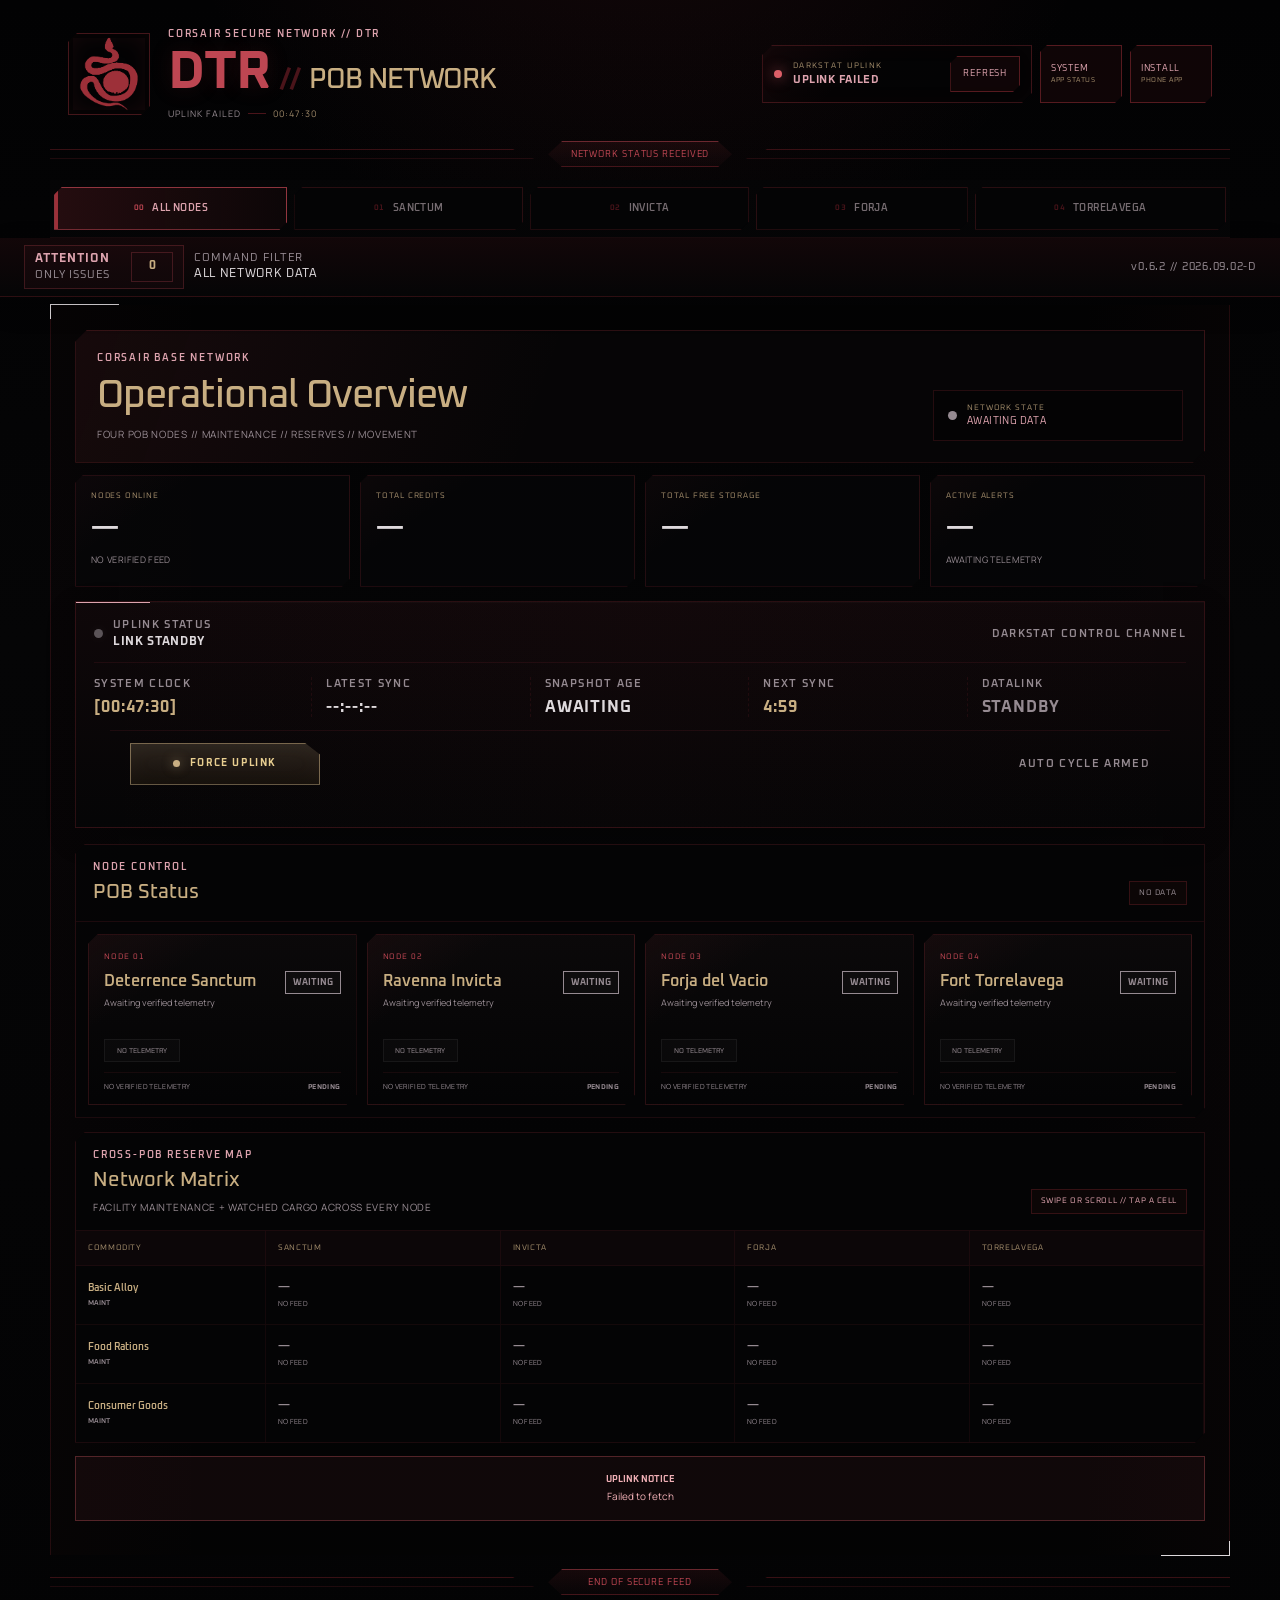
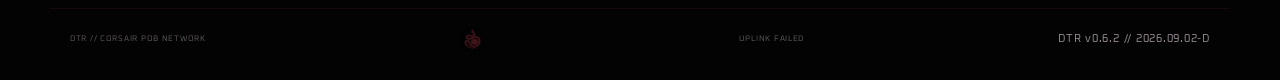
==== index.html @ dafbfe87 "DTR v0.6.2: compact POB detail telemetry Move structural integrity and last-sync data into the POB h" ====
<!doctype html>
<html lang="en">
<head>
  <meta charset="utf-8">
  <meta name="viewport" content="width=device-width,initial-scale=1,viewport-fit=cover">
  <meta name="theme-color" content="#050506">
  <meta name="description" content="DTR Corsair POB Network Control">
  <meta name="application-name" content="DTR Control">
  <meta name="mobile-web-app-capable" content="yes">
  <meta name="apple-mobile-web-app-capable" content="yes">
  <meta name="apple-mobile-web-app-status-bar-style" content="black-translucent">
  <meta name="apple-mobile-web-app-title" content="DTR Control">
  <title>DTR // POB Network</title>
  <link rel="manifest" href="./manifest.webmanifest">
  <link rel="icon" type="image/png" sizes="64x64" href="./assets/favicon-64.png">
  <link rel="apple-touch-icon" sizes="180x180" href="./assets/apple-touch-icon.png">
  <link rel="preconnect" href="https://fonts.googleapis.com">
  <link rel="preconnect" href="https://fonts.gstatic.com" crossorigin>
  <link href="https://fonts.googleapis.com/css2?family=Manrope:wght@400;500;600;700&family=Oxanium:wght@500;600;700&display=swap" rel="stylesheet">
  <link rel="stylesheet" href="./styles.css">
  <link rel="stylesheet" href="./enhancements.css">
  <link rel="stylesheet" href="./dtr-quality.css">
  <link rel="stylesheet" href="./dtr-uplink.css">
  <link rel="stylesheet" href="./dtr-responsive.css">
</head>
<body>
  <div class="ambient-grid" aria-hidden="true"></div>
  <div class="offline-banner" id="offlineBanner" role="status" aria-live="polite" hidden><strong>OFFLINE MODE</strong><span>LAST VERIFIED CACHE // LIVE TELEMETRY PAUSED</span></div>

  <header class="topbar">
    <div class="brand-shell">
      <div class="brand-sigil" aria-hidden="true"></div>
      <div class="brand-copy">
        <p class="eyebrow">CORSAIR SECURE NETWORK // DTR</p>
        <h1><span class="brand-main">DTR</span><span class="brand-slash">//</span><span class="brand-sub">POB NETWORK</span></h1>
        <div class="brand-meta">
          <span id="headerFreshness" aria-live="polite">AWAITING TELEMETRY</span><i></i>
          <span id="headerClock">--:--:--</span>
        </div>
      </div>
    </div>

    <div class="header-actions">
      <div class="uplink" id="uplink">
        <span class="status-dot" aria-hidden="true"></span>
        <div class="uplink-copy"><small>DARKSTAT UPLINK</small><strong id="statusText">CONNECTING</strong></div>
        <button id="refreshButton" type="button" aria-label="Refresh Darkstat telemetry">REFRESH</button>
      </div>
      <button class="system-button" id="systemButton" type="button" aria-haspopup="dialog" aria-controls="systemPanel"><span>SYSTEM</span><small>APP STATUS</small></button>
      <button class="install-button" id="installButton" type="button"><span>INSTALL</span><small>PHONE APP</small></button>
    </div>
  </header>

  <div class="transmission-rail" aria-hidden="true"><span>NETWORK STATUS RECEIVED</span></div>

  <nav class="tabs" id="tabs" aria-label="POB navigation">
    <button class="tab active" type="button" data-view="overview"><span>00</span>ALL NODES</button>
    <button class="tab" type="button" data-view="deterrence-sanctum"><span>01</span>SANCTUM</button>
    <button class="tab" type="button" data-view="ravenna-invicta"><span>02</span>INVICTA</button>
    <button class="tab" type="button" data-view="forja-del-vacio"><span>03</span>FORJA</button>
    <button class="tab" type="button" data-view="fort-torrelavega"><span>04</span>TORRELAVEGA</button>
  </nav>

  <main class="command-frame">
    <section id="overviewView" class="view">
      <div class="network-hero">
        <div class="network-identity">
          <p class="section-kicker">CORSAIR BASE NETWORK</p>
          <h2>Operational Overview</h2>
          <p class="section-subline">Four POB nodes // maintenance // reserves // movement</p>
        </div>
        <div class="network-state" id="networkState"><i></i><div><small>NETWORK STATE</small><strong>AWAITING DATA</strong></div></div>
      </div>

      <div class="network-metrics">
        <article><small>NODES ONLINE</small><strong id="metricNodes">—</strong><span id="metricNodesSub">NO VERIFIED FEED</span></article>
        <article><small>TOTAL CREDITS</small><strong id="metricCredits">—</strong><span id="metricCreditsDelta">NO BASELINE</span></article>
        <article><small>TOTAL FREE STORAGE</small><strong id="metricStorage">—</strong><span id="metricStorageDelta">NO BASELINE</span></article>
        <article><small>ACTIVE ALERTS</small><strong id="metricAlerts">—</strong><span id="metricAlertsSub">MAINTENANCE + HEALTH</span></article>
      </div>

      <section class="overview-section">
        <div class="section-head compact">
          <div><p class="section-kicker">NODE CONTROL</p><h3>POB Status</h3></div>
          <span class="freshness-chip" id="overviewSync">NO DATA</span>
        </div>
        <div class="overview-grid" id="overviewGrid"></div>
      </section>

      <section class="matrix-panel">
        <div class="section-head compact">
          <div>
            <p class="section-kicker">CROSS-POB RESERVE MAP</p>
            <h3>Network Matrix</h3>
            <p class="section-subline">Facility maintenance + watched cargo across every node</p>
          </div>
          <span class="matrix-hint">SWIPE OR SCROLL // TAP A CELL</span>
        </div>
        <div class="matrix-wrap" id="networkMatrix"></div>
      </section>
    </section>

    <section id="detailView" class="view" hidden>
      <div class="base-hero">
        <div class="base-hero-copy">
          <p class="section-kicker" id="detailKicker">POB DETAIL</p>
          <h2 id="detailName">—</h2>
          <p class="location-line" id="detailLocation">Awaiting telemetry</p>
          <div class="hero-delta" id="detailDelta">NO BASELINE SNAPSHOT</div>
        </div>
        <div class="hero-sigil" aria-hidden="true"></div>
        <div class="base-hero-telemetry">
          <div class="hero-health">
            <div class="hero-health-head"><small>STRUCTURAL INTEGRITY</small><span class="health-badge" id="detailHealthBadge">—</span></div>
            <div class="meter" aria-hidden="true"><span id="healthMeter"></span></div>
          </div>
          <div class="hero-sync"><small>LAST VERIFIED SYNC</small><strong id="syncValue">—</strong><span id="syncMode">—</span></div>
        </div>
      </div>

      <div class="stat-grid compact-stats">
        <article class="stat-card"><span class="card-index">01</span><small>BASE CREDITS</small><strong id="creditsValue">—</strong><span class="delta" id="creditsDelta">—</span></article>
        <article class="stat-card"><span class="card-index">02</span><small>FREE STORAGE</small><strong id="storageValue">—</strong><span class="delta" id="storageDelta">—</span></article>
      </div>

      <div class="detail-columns">
        <section class="maintenance-panel">
          <div class="section-head compact">
            <div><p class="section-kicker">FACILITY MAINTENANCE</p><h3>Daily Operating Reserves</h3><p class="section-subline">Basic Alloy // Food Rations // Consumer Goods</p></div>
            <span class="facility-state" id="facilityState">CHECKING</span>
          </div>
          <div class="maintenance-grid" id="maintenanceGrid"></div>
        </section>

        <section class="priority-panel">
          <div class="section-head compact">
            <div><p class="section-kicker">PRIORITY FEED</p><h3>Attention Required</h3></div>
            <span class="alert-count" id="priorityCount">0 ALERTS</span>
          </div>
          <div class="priority-list" id="priorityList"></div>
        </section>
      </div>

      <section class="watch-panel">
        <div class="section-head compact">
          <div><p class="section-kicker">WATCHED CARGO</p><h3>Quick Reserves</h3><p class="section-subline">Star commodities in the manifest to pin them here and into the network matrix</p></div>
          <span class="watch-count" id="watchCount">0 WATCHED</span>
        </div>
        <div class="watch-grid" id="watchGrid"></div>
      </section>

      <section class="inventory-panel">
        <div class="inventory-head">
          <div><p class="section-kicker">CARGO MANIFEST</p><h3>Base Inventory</h3><p class="section-subline">Live stock // quotations // watch controls</p></div>
          <div class="inventory-tools">
            <div class="filter-segments" id="inventoryFilters">
              <button class="active" data-filter="all" type="button">ALL</button>
              <button data-filter="watch" type="button">WATCHED</button>
              <button data-filter="buy" type="button">BASE BUYS</button>
              <button data-filter="sell" type="button">BASE SELLS</button>
            </div>
            <label class="search"><span class="sr-only">Search inventory</span><input id="inventorySearch" type="search" placeholder="SEARCH COMMODITIES…"></label>
          </div>
        </div>
        <div class="table-wrap">
          <table>
            <thead><tr><th>WATCH</th><th>ITEM</th><th>QUANTITY</th><th>BASE BUYS</th><th>BASE SELLS</th><th>STOCK LEVEL</th></tr></thead>
            <tbody id="inventoryBody"></tbody>
          </table>
        </div>
        <div class="empty-state" id="inventoryEmpty" hidden>NO MATCHING COMMODITY FOUND.</div>
      </section>
    </section>

    <section id="errorView" class="error-box" role="alert" hidden><strong>UPLINK NOTICE</strong><span id="errorText">Darkstat could not be reached.</span></section>
  </main>

  <div class="transmission-rail transmission-rail-end" aria-hidden="true"><span>END OF SECURE FEED</span></div>
  <footer><span>DTR // CORSAIR POB NETWORK</span><span class="footer-sigil" aria-hidden="true"></span><span id="footerState">AWAITING TELEMETRY</span></footer>

  <aside class="system-overlay" id="systemPanel" role="dialog" aria-modal="true" aria-labelledby="systemTitle" hidden>
    <section class="system-sheet">
      <header><div><small>DTR NETWORK DIAGNOSTICS</small><strong id="systemTitle">SYSTEM CHECK</strong></div><button id="systemClose" type="button">CLOSE</button></header>
      <div class="system-overall" id="systemOverall"><i></i><div><strong>CHECKING</strong><span>Collecting app status.</span></div></div>
      <div class="system-grid" id="systemGrid"></div>
      <div class="system-actions"><button id="systemRefresh" type="button">RUN CHECK</button><button id="systemInstall" type="button">INSTALL APP</button></div>
    </section>
  </aside>

  <aside class="install-sheet" id="installSheet" role="dialog" aria-modal="true" aria-labelledby="installTitle" hidden>
    <div><small>DTR COMMAND APP</small><strong id="installTitle">INSTALL ON THIS DEVICE</strong><span id="installMessage">Add DTR to your home screen.</span></div>
    <div class="install-actions"><button id="installPrimary" type="button">INSTALL</button><button id="installClose" type="button">LATER</button></div>
  </aside>

  <script src="./dtr-pwa.js"></script>
  <script src="./app.js"></script>
  <script src="./dtr-quality.js"></script>
  <script src="./dtr-uplink.js"></script>
</body>
</html>
---- styles.css ----
:root{color-scheme:dark;--bg:#050506;--bg2:#09090b;--panel:rgba(9,9,11,.94);--panel2:rgba(13,11,13,.98);--line:rgba(157,48,57,.34);--line-hot:rgba(189,70,82,.72);--red:#9d3039;--red-bright:#bd4652;--red-deep:#4a141a;--rose:#dda3ae;--gold:#c8ae82;--gold-soft:#9f8969;--text:#ded9dc;--muted:#766d72;--good:#62c998;--warn:#d2a767;--bad:#dc5f68;--sigil:none}*{box-sizing:border-box}html{min-width:320px;background:#000;scroll-behavior:smooth}body{margin:0;min-height:100vh;color:var(--text);background:radial-gradient(circle at 50% -12%,rgba(157,48,57,.13),transparent 30rem),linear-gradient(180deg,#020203,var(--bg) 38%,#030304);font-family:"Manrope",system-ui,-apple-system,"Segoe UI",sans-serif;overflow-x:hidden}body::before{content:"";position:fixed;inset:0;z-index:-3;pointer-events:none;background:linear-gradient(rgba(255,255,255,.008) 1px,transparent 1px),linear-gradient(90deg,rgba(255,255,255,.006) 1px,transparent 1px);background-size:4px 4px;mask-image:linear-gradient(to bottom,rgba(0,0,0,.65),transparent 80%)}body::after{content:"";position:fixed;inset:0;z-index:99;pointer-events:none;background:repeating-linear-gradient(to bottom,rgba(255,255,255,.008) 0,rgba(255,255,255,.008) 1px,transparent 1px,transparent 4px);opacity:.24;mix-blend-mode:soft-light}button,input{font:inherit}button{-webkit-tap-highlight-color:transparent}.modal-open{overflow:hidden}.ambient-grid{position:fixed;left:50%;top:21rem;width:min(980px,105vw);aspect-ratio:1;z-index:-2;translate:-50% 0;opacity:.022;background:var(--sigil) center/contain no-repeat;filter:grayscale(1) sepia(.5) saturate(1.5);pointer-events:none}.topbar,.tabs,.command-frame,footer,.transmission-rail{width:min(1180px,calc(100% - 32px));margin-inline:auto}.topbar{padding:28px 18px 18px;display:flex;justify-content:space-between;align-items:center;gap:24px}.brand-shell{min-width:0;display:flex;align-items:center;gap:18px}.brand-sigil{width:82px;height:82px;flex:0 0 auto;border:1px solid rgba(157,48,57,.42);background:var(--sigil) center/112% no-repeat;box-shadow:inset 0 0 0 4px rgba(0,0,0,.58),inset 0 0 24px rgba(157,48,57,.14),0 0 22px rgba(157,48,57,.08);clip-path:polygon(9px 0,100% 0,100% calc(100% - 9px),calc(100% - 9px) 100%,0 100%,0 9px)}.brand-copy{min-width:0}.eyebrow,.section-kicker{margin:0 0 6px;color:var(--rose);font-family:"Oxanium",sans-serif;font-size:10px;font-weight:600;letter-spacing:.18em}.brand-copy h1{display:flex;align-items:baseline;gap:9px;margin:0;line-height:.94;white-space:nowrap;font-family:"Oxanium",sans-serif;letter-spacing:-.035em}.brand-main{color:var(--red-bright);font-size:clamp(33px,5.8vw,54px);font-weight:700;text-shadow:0 0 22px rgba(157,48,57,.18)}.brand-slash{color:var(--red-deep);font-size:clamp(19px,3vw,29px)}.brand-sub{color:var(--gold);font-size:clamp(17px,3vw,28px);font-weight:500}.brand-meta{margin-top:9px;display:flex;align-items:center;flex-wrap:wrap;gap:7px;color:var(--gold-soft);font-size:9px;letter-spacing:.11em}.brand-meta i{width:18px;height:1px;background:var(--red-deep)}.header-actions{display:flex;align-items:stretch;gap:8px}.uplink{display:grid;grid-template-columns:auto 1fr auto;align-items:center;gap:11px;min-width:270px;padding:10px 11px;border:1px solid var(--line);background:linear-gradient(135deg,rgba(157,48,57,.08),transparent 36%),rgba(4,4,5,.92);clip-path:polygon(10px 0,100% 0,100% calc(100% - 10px),calc(100% - 10px) 100%,0 100%,0 10px);box-shadow:inset 0 0 24px rgba(157,48,57,.035)}.status-dot{width:8px;height:8px;border-radius:50%;background:var(--warn);box-shadow:0 0 14px rgba(210,167,103,.75)}.uplink-copy small{display:block;color:var(--gold-soft);font-family:"Oxanium",sans-serif;font-size:8px;letter-spacing:.16em}.uplink-copy strong{display:block;margin-top:2px;color:var(--rose);font-family:"Oxanium",sans-serif;font-size:11px;letter-spacing:.05em}.uplink button,.system-button,.install-button{border:1px solid rgba(157,48,57,.5);color:var(--rose);background:rgba(74,20,26,.18);font-family:"Oxanium",sans-serif;cursor:pointer;clip-path:polygon(7px 0,100% 0,100% calc(100% - 7px),calc(100% - 7px) 100%,0 100%,0 7px)}.uplink button{min-height:36px;padding:0 12px;font-size:9px;letter-spacing:.09em}.system-button,.install-button{min-width:82px;padding:7px 10px;display:flex;flex-direction:column;align-items:flex-start;justify-content:center;gap:1px}.system-button span,.install-button span{font-size:9px;letter-spacing:.08em}.system-button small,.install-button small{color:var(--gold-soft);font-size:7px;letter-spacing:.08em}.uplink button:hover,.system-button:hover,.install-button:hover,.uplink button:focus-visible,.system-button:focus-visible,.install-button:focus-visible{outline:none;border-color:var(--red-bright);background:rgba(157,48,57,.18)}.uplink[data-state=live] .status-dot{background:var(--good);box-shadow:0 0 14px rgba(98,201,152,.72)}.uplink[data-state=cache] .status-dot{background:var(--warn)}.uplink[data-state=error] .status-dot{background:var(--bad);box-shadow:0 0 14px rgba(220,95,104,.72)}.offline-banner{position:sticky;top:0;z-index:120;padding:8px 14px;display:flex;justify-content:center;gap:10px;background:#351015;border-bottom:1px solid var(--line-hot);color:var(--rose);font:9px "Oxanium",sans-serif;letter-spacing:.08em}.offline-banner span{color:var(--gold-soft)}.transmission-rail{position:relative;height:31px;margin-top:1px;margin-bottom:10px;display:flex;align-items:center;justify-content:center;color:var(--red-bright);font:9px "Oxanium",sans-serif;letter-spacing:.1em;text-transform:uppercase}.transmission-rail::before,.transmission-rail::after{content:"";position:absolute;top:50%;width:calc(50% - 105px);height:8px;translate:0 -50%;border-top:1px solid var(--red-deep);border-bottom:1px solid rgba(157,48,57,.18)}.transmission-rail::before{left:0;clip-path:polygon(0 0,calc(100% - 22px) 0,100% 100%,0 100%)}.transmission-rail::after{right:0;clip-path:polygon(22px 0,100% 0,100% 100%,0 100%)}.transmission-rail span{position:relative;min-width:184px;padding:7px 18px 6px;border-top:1px solid var(--line-hot);border-bottom:1px solid var(--line);text-align:center;background:linear-gradient(180deg,rgba(157,48,57,.12),rgba(157,48,57,.035));clip-path:polygon(14px 0,calc(100% - 14px) 0,100% 50%,calc(100% - 14px) 100%,14px 100%,0 50%)}.tabs{position:sticky;top:0;z-index:80;padding:7px 4px;display:flex;gap:7px;overflow-x:auto;background:linear-gradient(180deg,rgba(5,5,6,.98),rgba(5,5,6,.9));backdrop-filter:blur(12px);border-bottom:1px solid rgba(157,48,57,.12);scrollbar-width:thin;scrollbar-color:var(--red-deep) transparent}.tab{flex:1 0 auto;min-height:43px;padding:0 14px;display:inline-flex;align-items:center;justify-content:center;gap:8px;border:1px solid rgba(157,48,57,.24);color:#766c71;background:rgba(5,5,6,.76);font:600 10px "Oxanium",sans-serif;letter-spacing:.04em;cursor:pointer;clip-path:polygon(8px 0,100% 0,100% calc(100% - 8px),calc(100% - 8px) 100%,0 100%,0 8px)}.tab span{color:var(--red-deep);font-size:8px}.tab:hover{color:var(--rose);border-color:rgba(157,48,57,.45)}.tab.active{color:var(--rose);border-color:var(--line-hot);background:linear-gradient(90deg,rgba(157,48,57,.2),rgba(157,48,57,.04)),rgba(7,5,6,.96);box-shadow:inset 3px 0 0 var(--red)}.tab.active span{color:var(--red-bright)}.command-frame{position:relative;margin-top:8px;padding:25px 24px 34px;border-left:1px solid rgba(157,48,57,.2);border-right:1px solid rgba(157,48,57,.2);background:linear-gradient(90deg,rgba(157,48,57,.024),transparent 13%,transparent 87%,rgba(157,48,57,.024)),rgba(0,0,0,.13)}.command-frame::before,.command-frame::after{content:"";position:absolute;width:68px;height:14px;border-color:var(--red-deep);pointer-events:none}.command-frame::before{left:-1px;top:-1px;border-left:1px solid;border-top:1px solid}.command-frame::after{right:-1px;bottom:-1px;border-right:1px solid;border-bottom:1px solid}.network-hero,.base-hero{position:relative;overflow:hidden;display:flex;align-items:flex-end;justify-content:space-between;gap:20px;padding:21px;border:1px solid rgba(157,48,57,.25);background:linear-gradient(110deg,rgba(157,48,57,.11),transparent 42%),rgba(7,6,7,.82);clip-path:polygon(12px 0,100% 0,100% calc(100% - 12px),calc(100% - 12px) 100%,0 100%,0 12px)}.network-hero h2,.base-hero h2{margin:0;color:var(--gold);font:500 clamp(25px,4vw,39px) "Oxanium",sans-serif;letter-spacing:-.025em}.section-subline,.location-line{margin:7px 0 0;color:#6f646a;font-size:10px;letter-spacing:.07em;text-transform:uppercase}.network-state{display:flex;align-items:center;gap:10px;min-width:250px;padding:12px 14px;border:1px solid rgba(157,48,57,.22);background:rgba(0,0,0,.34)}.network-state i,.system-overall i{width:9px;height:9px;border-radius:50%;background:var(--muted)}.network-state small{display:block;color:var(--gold-soft);font:8px "Oxanium",sans-serif;letter-spacing:.11em}.network-state strong{display:block;margin-top:2px;color:var(--rose);font:10px "Oxanium",sans-serif;letter-spacing:.04em}.network-state[data-tone=good] i,.system-overall[data-tone=good] i{background:var(--good);box-shadow:0 0 12px rgba(98,201,152,.7)}.network-state[data-tone=warn] i,.system-overall[data-tone=warn] i{background:var(--warn);box-shadow:0 0 12px rgba(210,167,103,.7)}.network-state[data-tone=danger] i,.system-overall[data-tone=danger] i{background:var(--bad);box-shadow:0 0 12px rgba(220,95,104,.7)}.network-metrics{margin-top:12px;display:grid;grid-template-columns:repeat(4,minmax(0,1fr));gap:10px}.network-metrics article,.stat-card{position:relative;min-height:112px;padding:15px;border:1px solid rgba(157,48,57,.2);background:linear-gradient(145deg,rgba(157,48,57,.045),transparent 28%),rgba(6,6,7,.88);clip-path:polygon(8px 0,100% 0,100% calc(100% - 8px),calc(100% - 8px) 100%,0 100%,0 8px)}.network-metrics small,.stat-card small{display:block;color:var(--gold-soft);font:8px "Oxanium",sans-serif;letter-spacing:.1em}.network-metrics strong,.stat-card>strong{display:block;margin-top:10px;color:var(--text);font:600 clamp(19px,3vw,28px) "Oxanium",sans-serif}.network-metrics span,.stat-card .delta{display:block;margin-top:7px;color:var(--muted);font-size:9px;letter-spacing:.04em}.network-metrics span [data-tone],.delta [data-tone]{font-weight:700}.overview-section,.matrix-panel,.maintenance-panel,.priority-panel,.watch-panel,.inventory-panel{margin-top:14px;border:1px solid rgba(157,48,57,.21);background:rgba(5,5,6,.78);clip-path:polygon(10px 0,100% 0,100% calc(100% - 10px),calc(100% - 10px) 100%,0 100%,0 10px)}.section-head{display:flex;align-items:flex-end;justify-content:space-between;gap:18px;padding:16px 17px;border-bottom:1px solid rgba(157,48,57,.16)}.section-head.compact h3,.inventory-head h3{margin:0;color:var(--gold);font:500 20px "Oxanium",sans-serif}.freshness-chip,.matrix-hint,.facility-state,.alert-count,.watch-count{padding:6px 9px;border:1px solid rgba(157,48,57,.28);color:var(--rose);background:rgba(74,20,26,.11);font:8px "Oxanium",sans-serif;letter-spacing:.07em;white-space:nowrap}.overview-grid{padding:12px;display:grid;grid-template-columns:repeat(4,minmax(0,1fr));gap:10px}.base-card{position:relative;min-width:0;padding:17px 15px 13px;border:1px solid rgba(157,48,57,.25);color:var(--text);background:linear-gradient(145deg,rgba(157,48,57,.08),transparent 27%),linear-gradient(180deg,rgba(11,9,10,.96),rgba(4,4,5,.96));cursor:pointer;clip-path:polygon(10px 0,100% 0,100% calc(100% - 10px),calc(100% - 10px) 100%,0 100%,0 10px);transition:.18s}.base-card:hover{transform:translateY(-2px);border-color:var(--line-hot)}.base-card[data-state=missing]{opacity:.62;border-style:dashed}.node-id{display:block;margin-bottom:9px;color:var(--red-bright);font:8px "Oxanium",sans-serif;letter-spacing:.12em}.base-card-head{display:flex;justify-content:space-between;gap:10px;align-items:flex-start}.base-card h3{margin:0;color:var(--gold);font:600 16px "Oxanium",sans-serif}.where{min-height:31px;margin:5px 0 0;color:#70666b;font-size:9px;line-height:1.45}.health-pill,.health-badge{display:inline-flex;align-items:center;justify-content:center;border:1px solid currentColor;color:var(--muted);background:rgba(255,255,255,.02);font:700 9px "Oxanium",sans-serif;white-space:nowrap}.health-pill{padding:5px 7px}.health-badge{min-width:82px;padding:10px 13px;font-size:13px}.base-card-stats{margin-top:13px;display:grid;grid-template-columns:1fr 1fr;gap:8px}.base-card-stats>div{padding-top:8px;border-top:1px solid rgba(157,48,57,.12)}.base-card-stats>div:last-child{grid-column:1/-1}.base-card-stats small{display:block;color:var(--muted);font-size:7px;letter-spacing:.08em}.base-card-stats strong{display:block;margin-top:3px;color:var(--text);font:600 11px "Oxanium",sans-serif}.base-card-stats em{display:block;margin-top:3px;font-style:normal;font-size:8px}.maintenance-mini{margin-top:12px;display:grid;grid-template-columns:repeat(3,1fr);gap:5px}.maintenance-mini>span{padding:6px 5px;border:1px solid rgba(255,255,255,.06);background:rgba(255,255,255,.015);color:var(--muted);font:7px "Oxanium",sans-serif;text-align:center}.maintenance-mini b{display:block;margin-top:2px;color:inherit;font-size:9px}.base-card-footer{margin-top:10px;padding-top:9px;border-top:1px solid rgba(157,48,57,.12);display:flex;justify-content:space-between;gap:8px;color:var(--muted);font-size:7px;letter-spacing:.05em}.base-card-footer b{font:700 7px "Oxanium",sans-serif}.matrix-wrap{overflow-x:auto}.matrix-table{min-width:780px}.matrix-row{display:grid;grid-template-columns:190px repeat(4,minmax(130px,1fr));border-bottom:1px solid rgba(157,48,57,.1)}.matrix-row:last-child{border-bottom:0}.matrix-row>strong,.matrix-row>span,.matrix-row>button{min-height:58px;padding:9px 12px;display:flex;flex-direction:column;justify-content:center;border:0;border-right:1px solid rgba(157,48,57,.1);background:transparent;color:var(--text);text-align:left}.matrix-row>button{cursor:pointer}.matrix-row>button:hover{background:rgba(157,48,57,.08)}.matrix-row>strong{color:var(--gold);font:600 10px "Oxanium",sans-serif}.matrix-row>strong small{margin-top:3px;color:var(--muted);font-size:7px}.matrix-row>button b{font:600 12px "Oxanium",sans-serif}.matrix-row>button small{margin-top:3px;color:inherit;font-size:7px;letter-spacing:.04em}.matrix-head{background:rgba(157,48,57,.05)}.matrix-head>span{min-height:34px;color:var(--gold-soft);font:8px "Oxanium",sans-serif;letter-spacing:.08em}.base-hero{margin-bottom:11px}.base-hero-copy{position:relative;z-index:2}.hero-sigil{position:absolute;right:100px;top:50%;width:150px;aspect-ratio:1;translate:0 -50%;opacity:.055;background:var(--sigil) center/contain no-repeat}.hero-delta{margin-top:10px;color:var(--rose);font:8px "Oxanium",sans-serif;letter-spacing:.06em}.stat-grid{display:grid;grid-template-columns:repeat(4,minmax(0,1fr));gap:10px}.card-index{position:absolute;right:10px;top:8px;color:rgba(157,48,57,.28);font:700 20px "Oxanium",sans-serif}.meter{height:5px;margin-top:14px;border-radius:99px;overflow:hidden;background:#1c1518}.meter span{display:block;height:100%;background:var(--good);transition:width .25s}.meter[data-tone=warn] span{background:var(--warn)}.meter[data-tone=danger] span{background:var(--bad)}.detail-columns{display:grid;grid-template-columns:1.35fr .65fr;gap:12px}.maintenance-grid{padding:12px;display:grid;grid-template-columns:repeat(3,minmax(0,1fr));gap:9px}.maintenance-card{padding:13px;border:1px solid rgba(255,255,255,.06);background:rgba(255,255,255,.014)}.maintenance-title{display:flex;justify-content:space-between;gap:8px;align-items:flex-start}.maintenance-title small{display:block;color:var(--muted);font:7px "Oxanium",sans-serif;letter-spacing:.06em}.maintenance-title strong{display:block;margin-top:4px;color:var(--gold);font:600 12px "Oxanium",sans-serif}.maintenance-title>span{color:inherit;font:700 7px "Oxanium",sans-serif;white-space:nowrap}.maintenance-value{margin-top:15px;display:flex;align-items:baseline;gap:5px}.maintenance-value b{font:600 24px "Oxanium",sans-serif}.maintenance-value em{color:var(--muted);font-style:normal;font-size:8px}.maintenance-value>span{margin-left:auto;font-size:8px}.maintenance-meter{position:relative;height:6px;margin-top:11px;background:#1b1517;overflow:hidden}.maintenance-meter i{display:block;height:100%;background:currentColor;opacity:.85}.maintenance-meter mark{position:absolute;left:16.6%;top:0;width:1px;height:100%;background:#fff;opacity:.35}.maintenance-thresholds{margin-top:7px;display:flex;justify-content:space-between;gap:7px;color:var(--muted);font-size:6px;letter-spacing:.04em}.priority-list{padding:12px;display:grid;gap:7px}.priority-list article{padding:10px;display:grid;grid-template-columns:28px 1fr;gap:9px;border:1px solid rgba(255,255,255,.06);background:rgba(255,255,255,.012)}.priority-list article>span{color:inherit;font:700 10px "Oxanium",sans-serif}.priority-list strong{color:inherit;font:600 9px "Oxanium",sans-serif}.priority-list p{margin:4px 0 0;color:var(--muted);font-size:8px;line-height:1.4}.priority-empty{padding:18px;display:flex;align-items:center;gap:10px;color:var(--good)}.priority-empty i{width:8px;height:8px;border-radius:50%;background:var(--good);box-shadow:0 0 12px rgba(98,201,152,.6)}.priority-empty strong{display:block;font:600 9px "Oxanium",sans-serif}.priority-empty span{display:block;margin-top:3px;color:var(--muted);font-size:8px}.watch-grid{padding:12px;display:grid;grid-template-columns:repeat(auto-fit,minmax(160px,1fr));gap:8px}.watch-card{position:relative;padding:12px;border:1px solid rgba(157,48,57,.18);background:rgba(157,48,57,.025)}.watch-card small{display:block;color:var(--muted);font:7px "Oxanium",sans-serif}.watch-card strong{display:block;margin-top:5px;color:var(--gold);font:600 11px "Oxanium",sans-serif}.watch-card>b{display:block;margin-top:10px;font:600 20px "Oxanium",sans-serif}.watch-card>span{display:block;margin-top:5px;font-size:8px}.watch-remove{position:absolute;right:7px;top:6px;border:0;background:none;color:var(--muted);cursor:pointer;font-size:16px}.watch-empty{grid-column:1/-1;padding:18px;text-align:center;color:var(--muted);font:9px "Oxanium",sans-serif}.watch-empty small{display:block;margin-top:5px;color:#5f575b;font:8px "Manrope",sans-serif}.inventory-head{padding:16px;display:flex;align-items:flex-end;justify-content:space-between;gap:16px;border-bottom:1px solid rgba(157,48,57,.16)}.inventory-tools{display:flex;align-items:center;gap:8px;flex-wrap:wrap;justify-content:flex-end}.filter-segments{display:flex;gap:4px;overflow-x:auto}.filter-segments button{min-height:34px;padding:0 9px;border:1px solid rgba(157,48,57,.18);background:#070607;color:var(--muted);font:7px "Oxanium",sans-serif;cursor:pointer}.filter-segments button.active{border-color:var(--line-hot);color:var(--rose);background:rgba(157,48,57,.12)}.search input{width:min(230px,38vw);min-height:36px;padding:0 10px;border:1px solid rgba(157,48,57,.25);outline:0;background:#040405;color:var(--text);font-size:10px}.search input:focus{border-color:var(--red-bright)}.table-wrap{overflow-x:auto}table{width:100%;border-collapse:collapse;font-variant-numeric:tabular-nums}th,td{padding:11px 13px;border-bottom:1px solid rgba(157,48,57,.1);text-align:left}th{color:var(--gold-soft);font:7px "Oxanium",sans-serif;letter-spacing:.08em}td{font-size:10px}th:nth-child(n+3),td:nth-child(n+3){text-align:right}.item-name{color:var(--text);font-weight:700}.muted{color:var(--muted)}.watch-toggle{width:26px;height:26px;border:1px solid rgba(157,48,57,.15);background:transparent;color:#40383c;cursor:pointer}.watch-toggle.active{color:var(--gold);border-color:rgba(200,174,130,.32);background:rgba(200,174,130,.06)}.empty-state,.error-box{padding:17px;text-align:center;font-size:10px}.empty-state{color:var(--muted)}.error-box{margin-top:13px;border:1px solid rgba(220,95,104,.32);background:rgba(220,95,104,.06);color:#efafb5}.error-box strong{display:block;margin-bottom:4px;font:700 9px "Oxanium",sans-serif}[data-tone=good]{color:var(--good)!important}[data-tone=warn]{color:var(--warn)!important}[data-tone=danger]{color:var(--bad)!important}[data-tone=muted]{color:var(--muted)!important}.facility-state[data-tone=good],.alert-count[data-tone=good]{border-color:rgba(98,201,152,.28);background:rgba(98,201,152,.05)}.facility-state[data-tone=warn],.alert-count[data-tone=warn]{border-color:rgba(210,167,103,.3);background:rgba(210,167,103,.05)}.facility-state[data-tone=danger],.alert-count[data-tone=danger]{border-color:rgba(220,95,104,.34);background:rgba(220,95,104,.06)}.transmission-rail-end{margin-top:12px}footer{padding:18px 20px 28px;display:flex;justify-content:space-between;align-items:center;gap:12px;border-top:1px solid rgba(157,48,57,.12);color:#5e565a;font:8px "Oxanium",sans-serif;letter-spacing:.09em}.footer-sigil{width:25px;height:25px;background:var(--sigil) center/contain no-repeat;opacity:.4}.system-overlay{position:fixed;inset:0;z-index:140;padding:18px;display:grid;place-items:center;background:rgba(0,0,0,.74);backdrop-filter:blur(8px)}.system-sheet{width:min(720px,100%);max-height:88vh;overflow:auto;border:1px solid var(--line-hot);background:#070607;box-shadow:0 28px 80px rgba(0,0,0,.6);clip-path:polygon(12px 0,100% 0,100% calc(100% - 12px),calc(100% - 12px) 100%,0 100%,0 12px)}.system-sheet header{padding:15px 16px;display:flex;justify-content:space-between;align-items:center;border-bottom:1px solid var(--line)}.system-sheet header small{display:block;color:var(--red-bright);font:7px "Oxanium",sans-serif}.system-sheet header strong{display:block;margin-top:3px;color:var(--gold);font:600 18px "Oxanium",sans-serif}.system-sheet header button,.system-actions button{min-height:34px;padding:0 11px;border:1px solid rgba(157,48,57,.32);background:rgba(157,48,57,.07);color:var(--rose);font:8px "Oxanium",sans-serif;cursor:pointer}.system-overall{margin:12px;padding:12px;display:flex;align-items:center;gap:10px;border:1px solid rgba(157,48,57,.16);background:rgba(255,255,255,.012)}.system-overall strong{display:block;color:var(--text);font:600 10px "Oxanium",sans-serif}.system-overall span{display:block;margin-top:3px;color:var(--muted);font-size:8px}.system-grid{padding:0 12px 12px;display:grid;grid-template-columns:repeat(2,1fr);gap:8px}.system-grid article{padding:11px;border:1px solid rgba(255,255,255,.06);background:rgba(255,255,255,.01)}.system-grid small{display:block;color:var(--muted);font:7px "Oxanium",sans-serif}.system-grid strong{display:block;margin-top:5px;color:inherit;font:600 11px "Oxanium",sans-serif}.system-grid span{display:block;margin-top:4px;color:var(--muted);font-size:8px}.system-actions{padding:12px 16px;border-top:1px solid rgba(157,48,57,.12);display:flex;justify-content:flex-end;gap:7px}.install-sheet{position:fixed;z-index:150;left:50%;bottom:max(14px,env(safe-area-inset-bottom));translate:-50% 0;width:min(560px,calc(100% - 28px));padding:15px;border:1px solid var(--line-hot);background:#090708;box-shadow:0 24px 60px rgba(0,0,0,.7);display:flex;justify-content:space-between;align-items:center;gap:18px;clip-path:polygon(10px 0,100% 0,100% calc(100% - 10px),calc(100% - 10px) 100%,0 100%,0 10px)}.install-sheet small{display:block;color:var(--red-bright);font:7px "Oxanium",sans-serif}.install-sheet strong{display:block;margin-top:3px;color:var(--gold);font:600 11px "Oxanium",sans-serif}.install-sheet span{display:block;margin-top:5px;color:var(--muted);font-size:8px;line-height:1.4}.install-actions{display:flex;gap:6px}.install-actions button{min-height:34px;padding:0 10px;border:1px solid rgba(157,48,57,.3);background:rgba(157,48,57,.08);color:var(--rose);font:8px "Oxanium",sans-serif;cursor:pointer}.sr-only{position:absolute;width:1px;height:1px;padding:0;margin:-1px;overflow:hidden;clip:rect(0,0,0,0);white-space:nowrap;border:0}[hidden]{display:none!important}@media(max-width:980px){.topbar{align-items:flex-start;flex-direction:column}.header-actions{width:100%}.uplink{flex:1}.network-metrics,.stat-grid{grid-template-columns:repeat(2,1fr)}.overview-grid{grid-template-columns:repeat(2,1fr)}.detail-columns{grid-template-columns:1fr}.maintenance-grid{grid-template-columns:repeat(3,1fr)}}@media(max-width:680px){.topbar,.tabs,.command-frame,footer,.transmission-rail{width:min(100% - 18px,1180px)}.topbar{padding:19px 6px 13px;gap:13px}.brand-sigil{width:62px;height:62px}.brand-shell{gap:11px}.eyebrow{font-size:8px}.brand-main{font-size:34px}.brand-sub{font-size:17px}.brand-slash{font-size:19px}.brand-meta{font-size:7px;gap:5px}.brand-meta i{width:10px}.header-actions{display:grid;grid-template-columns:1fr auto auto;gap:5px}.uplink{min-width:0;padding:8px}.uplink button{display:none}.system-button,.install-button{min-width:67px;padding:6px}.tabs{top:0;padding-inline:0}.tab{min-height:40px;padding:0 11px;font-size:9px;flex:0 0 auto}.command-frame{padding:15px 9px 24px}.network-hero,.base-hero{padding:16px;align-items:flex-start;flex-direction:column}.network-state{min-width:0;width:100%}.network-metrics,.stat-grid,.overview-grid,.maintenance-grid{grid-template-columns:1fr}.overview-grid{padding:8px}.network-metrics{gap:7px}.network-metrics article,.stat-card{min-height:96px}.base-card-stats{grid-template-columns:1fr 1fr}.detail-columns{gap:8px}.section-head,.inventory-head{padding:13px;align-items:flex-start;flex-direction:column}.section-head.compact{flex-direction:row;align-items:flex-end}.maintenance-grid,.priority-list,.watch-grid{padding:8px}.maintenance-card{padding:11px}.inventory-tools{width:100%;justify-content:flex-start}.filter-segments{width:100%;padding-bottom:2px}.filter-segments button{flex:0 0 auto}.search{width:100%}.search input{width:100%}.table-wrap{overflow:visible}table,tbody,tr,td{display:block;width:100%}thead{display:none}tbody{padding:7px}tr{position:relative;margin-bottom:7px;padding:8px 9px 8px 42px;border:1px solid rgba(157,48,57,.12);background:rgba(255,255,255,.008)}td{padding:5px 0;border:0!important;text-align:right!important;font-size:9px}td::before{content:attr(data-label);float:left;color:var(--muted);font:7px "Oxanium",sans-serif;letter-spacing:.05em}.item-name{text-align:left!important;font-size:11px;color:var(--gold);padding-bottom:8px}.item-name::before{display:none}td:first-child{position:absolute;left:8px;top:9px;padding:0}.watch-toggle{width:27px;height:27px}.hero-sigil{right:-14px;top:18px;translate:0 0;width:110px}.health-badge{align-self:flex-start}.matrix-hint{display:none}.matrix-table{min-width:720px}.system-grid{grid-template-columns:1fr}.install-sheet{align-items:stretch;flex-direction:column}.install-actions{justify-content:flex-end}.transmission-rail::before,.transmission-rail::after{width:calc(50% - 88px)}.transmission-rail span{min-width:156px;font-size:8px}.section-head.compact h3,.inventory-head h3{font-size:17px}}@media(prefers-reduced-motion:reduce){*{scroll-behavior:auto!important;transition:none!important}}
---- enhancements.css ----
:root {
  --sigil: url("./assets/icon-512.png") !important;
}

.stock-cell {
  min-width: 190px;
}

.stock-level {
  width: 100%;
  min-width: 170px;
  color: var(--muted);
}

.stock-range {
  display: flex;
  justify-content: space-between;
  gap: 10px;
  margin-bottom: 7px;
  color: var(--muted);
  font: 0.75rem "Oxanium", sans-serif;
  letter-spacing: 0.045em;
}

.stock-track {
  position: relative;
  height: 8px;
  overflow: hidden;
  background: #1a1416;
  border: 1px solid rgba(157, 48, 57, 0.16);
}

.stock-track > i {
  display: block;
  height: 100%;
  background: var(--good);
  opacity: 0.9;
  transition: width 0.22s ease;
}

.stock-track > mark {
  position: absolute;
  top: -1px;
  bottom: -1px;
  width: 2px;
  translate: -1px 0;
  background: var(--gold);
  box-shadow: 0 0 5px rgba(200, 174, 130, 0.45);
}

.stock-level[data-tone="warn"] .stock-track > i {
  background: var(--warn);
}

.stock-level[data-tone="danger"] .stock-track > i {
  background: var(--bad);
}

.stock-level[data-tone="muted"] .stock-track > i {
  background: #4a4246;
}

.stock-level.compact {
  min-width: 0;
  margin-top: 9px;
}

.stock-level.compact .stock-range {
  font-size: 0.72rem;
}

.stock-level.compact .stock-track {
  height: 7px;
}

.stock-unavailable {
  display: inline-block;
  color: var(--muted);
  font: 600 0.8rem "Oxanium", sans-serif;
}

#detailDelta,
#creditsDelta,
#storageDelta {
  display: none !important;
}

@media (max-width: 640px) {
  .stock-cell {
    min-width: 0 !important;
    padding-top: 10px !important;
  }

  .stock-level {
    min-width: 0;
  }

  .stock-track {
    height: 10px;
  }
}
---- dtr-quality.css ----
/* DTR compact quality layer */
.dtr-quickbar {
  position: relative;
  z-index: 30;
  display: flex;
  align-items: center;
  gap: 10px;
  min-height: 52px;
  margin: 0;
  padding: 7px clamp(10px, 2vw, 24px);
  border-bottom: 1px solid rgba(157, 48, 57, 0.2);
  background: linear-gradient(180deg, rgba(19, 7, 9, 0.96), rgba(5, 5, 6, 0.98));
  box-shadow: 0 10px 28px rgba(0, 0, 0, 0.2);
}

.dtr-attention-toggle {
  display: grid;
  grid-template-columns: auto auto;
  grid-template-areas: "label count" "sub count";
  align-items: center;
  gap: 2px 10px;
  min-width: 160px;
  min-height: 44px;
  padding: 6px 10px;
  border: 1px solid rgba(189, 70, 82, 0.26);
  background: rgba(157, 48, 57, 0.055);
  color: var(--text);
  font-family: "Oxanium", sans-serif;
  text-align: left;
  cursor: pointer;
}

.dtr-attention-toggle span {
  grid-area: label;
  color: var(--rose);
  font-size: 0.75rem;
  font-weight: 700;
  letter-spacing: 0.08em;
}

.dtr-attention-toggle small {
  grid-area: sub;
  color: var(--muted);
  font-size: 0.67rem;
  letter-spacing: 0.08em;
}

.dtr-attention-toggle b {
  grid-area: count;
  display: grid;
  place-items: center;
  min-width: 30px;
  height: 30px;
  border: 1px solid rgba(189, 70, 82, 0.28);
  color: var(--gold);
  font-size: 0.75rem;
}

.dtr-attention-toggle[aria-pressed="true"] {
  border-color: rgba(189, 70, 82, 0.7);
  background: linear-gradient(180deg, rgba(157, 48, 57, 0.22), rgba(74, 20, 26, 0.09));
  box-shadow: inset 0 -2px 0 var(--red-bright);
}

.dtr-attention-toggle[aria-pressed="true"] b {
  background: rgba(189, 70, 82, 0.15);
  color: #fff;
}

.dtr-quickbar-state {
  display: grid;
  gap: 2px;
  min-width: 0;
}

.dtr-quickbar-state small {
  color: var(--muted);
  font: 0.67rem "Oxanium", sans-serif;
  letter-spacing: 0.1em;
}

.dtr-quickbar-state strong {
  overflow: hidden;
  color: var(--text);
  font: 0.75rem "Oxanium", sans-serif;
  letter-spacing: 0.055em;
  text-overflow: ellipsis;
  white-space: nowrap;
}

.dtr-build-chip {
  margin-left: auto;
  color: var(--muted);
  font: 0.68rem "Oxanium", sans-serif;
  letter-spacing: 0.07em;
  white-space: nowrap;
}

.dtr-attention-hidden {
  display: none !important;
}

.dtr-footer-build {
  color: var(--muted) !important;
  font: 0.68rem "Oxanium", sans-serif !important;
  letter-spacing: 0.07em !important;
  white-space: nowrap;
}

.dtr-diagnostic-card {
  position: relative;
  display: grid;
  gap: 6px;
  min-height: 104px;
  padding: 13px;
  overflow: hidden;
  border: 1px solid rgba(157, 48, 57, 0.18);
  background: linear-gradient(150deg, rgba(157, 48, 57, 0.055), rgba(255, 255, 255, 0.012));
}

.dtr-diagnostic-card::before {
  content: "";
  position: absolute;
  top: 0;
  bottom: 0;
  left: 0;
  width: 2px;
  background: #61595d;
}

.dtr-diagnostic-card[data-tone="good"]::before { background: var(--good); }
.dtr-diagnostic-card[data-tone="warn"]::before { background: var(--warn); }
.dtr-diagnostic-card[data-tone="danger"]::before { background: var(--bad); }

.dtr-diagnostic-card small {
  color: var(--muted);
  font: 0.68rem "Oxanium", sans-serif;
  letter-spacing: 0.09em;
}

.dtr-diagnostic-card strong {
  color: var(--text);
  font: 0.85rem "Oxanium", sans-serif;
  letter-spacing: 0.035em;
}

.dtr-diagnostic-card[data-tone="good"] strong { color: var(--good); }
.dtr-diagnostic-card[data-tone="warn"] strong { color: var(--warn); }
.dtr-diagnostic-card[data-tone="danger"] strong { color: var(--bad); }

.dtr-diagnostic-card span {
  color: var(--muted);
  font-size: 0.8rem;
  line-height: 1.45;
}

.system-actions { flex-wrap: wrap; }
.system-actions #dtrDiagnosticsCopy { border-color: rgba(200, 174, 130, 0.28); color: var(--gold); }
.dtr-mobile-nav { display: none; }
.system-overlay { z-index: 440 !important; }
.install-sheet { z-index: 460 !important; }

@media (max-width: 760px) {
  body {
    padding-bottom: calc(84px + env(safe-area-inset-bottom, 0px));
  }

  .tabs {
    display: none !important;
  }

  .dtr-quickbar {
    position: relative;
    top: auto;
    z-index: 85;
    gap: 8px;
    min-height: 48px;
    padding: 2px 8px;
    background: rgba(5, 5, 6, 0.97);
    backdrop-filter: blur(14px);
  }

  .dtr-attention-toggle {
    grid-template-areas: "label count";
    min-width: 132px;
    min-height: 44px;
    padding: 5px 8px;
  }

  .dtr-attention-toggle small,
  .dtr-quickbar-state small {
    display: none;
  }

  .dtr-attention-toggle b {
    min-width: 28px;
    height: 28px;
  }

  .dtr-quickbar-state {
    display: block;
  }

  .dtr-quickbar-state strong {
    font-size: 0.7rem;
  }

  .dtr-build-chip {
    display: none;
  }

  .dtr-mobile-nav {
    position: fixed;
    z-index: 220;
    right: 0;
    bottom: 0;
    left: 0;
    display: grid;
    grid-template-columns: repeat(5, minmax(0, 1fr));
    gap: 4px;
    padding: 7px 6px calc(7px + env(safe-area-inset-bottom, 0px));
    border-top: 1px solid rgba(189, 70, 82, 0.4);
    background: rgba(5, 5, 6, 0.985);
    box-shadow: 0 -14px 32px rgba(0, 0, 0, 0.55);
    backdrop-filter: blur(16px);
    transition: opacity 0.16s ease, transform 0.16s ease;
  }

  .modal-open .dtr-mobile-nav {
    opacity: 0;
    transform: translateY(112%);
    pointer-events: none;
  }

  .dtr-mobile-nav button {
    display: grid;
    place-items: center;
    gap: 4px;
    min-width: 0;
    min-height: 64px;
    padding: 7px 3px;
    border: 1px solid rgba(255, 255, 255, 0.075);
    background: rgba(255, 255, 255, 0.02);
    color: #aea3aa;
    font-family: "Oxanium", sans-serif;
    cursor: pointer;
  }

  .dtr-mobile-nav button small {
    color: rgba(221, 163, 174, 0.78);
    font-size: 0.67rem;
    letter-spacing: 0.08em;
  }

  .dtr-mobile-nav button span {
    max-width: 100%;
    overflow: hidden;
    font-size: clamp(0.69rem, 2.7vw, 0.82rem);
    font-weight: 700;
    letter-spacing: 0.015em;
    text-overflow: ellipsis;
    white-space: nowrap;
  }

  .dtr-mobile-nav button.active {
    border-color: rgba(189, 70, 82, 0.72);
    background: linear-gradient(180deg, rgba(157, 48, 57, 0.28), rgba(74, 20, 26, 0.1));
    color: #f2bbc5;
    box-shadow: inset 0 -3px 0 var(--red-bright);
  }

  .dtr-mobile-nav button.active small {
    color: #e5c690;
  }

  .dtr-diagnostic-card {
    min-height: 96px;
    padding: 12px;
  }

  .system-actions #dtrDiagnosticsCopy {
    width: 100%;
  }

  .install-sheet {
    bottom: max(14px, env(safe-area-inset-bottom, 0px)) !important;
    max-height: calc(100dvh - 28px);
    overflow: auto;
  }

  .system-overlay {
    padding-bottom: calc(18px + env(safe-area-inset-bottom, 0px));
  }
}

@media (max-width: 390px) {
  .dtr-quickbar-state strong {
    font-size: 0.67rem;
    line-height: 1.25;
    white-space: normal;
  }

  .dtr-attention-toggle {
    min-width: 124px;
  }

  .dtr-mobile-nav button {
    min-height: 60px;
  }

  .dtr-mobile-nav button span {
    font-size: clamp(0.65rem, 2.65vw, 0.74rem);
  }
}
---- dtr-uplink.css ----
/* DTR FORCE UPLINK deck + cleaner overview metrics. */
#overviewView #metricCreditsDelta,
#overviewView #metricStorageDelta,
#overviewView .base-card-stats em,
#overviewView .base-card-stats>div:nth-child(3){display:none!important}
#overviewView .base-card-stats{grid-template-columns:repeat(2,minmax(0,1fr))!important}

.dtr-uplink-console{
  position:relative;margin:14px 0 16px;padding:16px 18px 14px;
  border:1px solid rgba(157,48,57,.24);background:
  linear-gradient(180deg,rgba(16,8,10,.94),rgba(5,5,6,.98));
  box-shadow:inset 0 1px 0 rgba(255,255,255,.018),0 10px 28px rgba(0,0,0,.18);
  overflow:hidden
}
.dtr-uplink-console::before{content:"";position:absolute;left:0;top:0;width:74px;height:1px;background:var(--rose,#dda3ae)}
.dtr-uplink-console::after{content:"";position:absolute;inset:0;pointer-events:none;background:linear-gradient(90deg,transparent 0,rgba(157,48,57,.025) 50%,transparent 100%)}
.dtr-uplink-head,.dtr-uplink-actions{position:relative;z-index:1;display:flex;align-items:center;justify-content:space-between;gap:14px}
.dtr-uplink-head{padding-bottom:12px;border-bottom:1px solid rgba(157,48,57,.14)}
.dtr-uplink-head>span,.dtr-uplink-actions>span{color:var(--muted,#7d7378);font:600 7px "Oxanium",sans-serif;letter-spacing:.12em}
.dtr-uplink-state{display:flex;align-items:center;gap:10px}.dtr-uplink-state>i{width:9px;height:9px;border-radius:50%;background:#5b5458;box-shadow:0 0 12px rgba(255,255,255,.08)}
.dtr-uplink-state small,.dtr-uplink-grid small{display:block;color:var(--muted,#7d7378);font:600 7px "Oxanium",sans-serif;letter-spacing:.12em}
.dtr-uplink-state strong{display:block;margin-top:3px;color:var(--text,#ded9dc);font:700 12px "Oxanium",sans-serif;letter-spacing:.055em}
.dtr-uplink-console[data-tone=good] .dtr-uplink-state>i{background:var(--good,#63d3a6);box-shadow:0 0 14px rgba(99,211,166,.45)}
.dtr-uplink-console[data-tone=good] .dtr-uplink-state strong{color:var(--good,#63d3a6)}
.dtr-uplink-console[data-tone=warn] .dtr-uplink-state>i{background:var(--gold,#c8ae82);box-shadow:0 0 14px rgba(200,174,130,.38)}
.dtr-uplink-console[data-tone=warn] .dtr-uplink-state strong{color:var(--gold,#c8ae82)}
.dtr-uplink-console[data-tone=danger] .dtr-uplink-state>i{background:var(--bad,#d6535d);box-shadow:0 0 14px rgba(214,83,93,.42)}
.dtr-uplink-console[data-tone=danger] .dtr-uplink-state strong{color:var(--bad,#d6535d)}

.dtr-uplink-grid{position:relative;z-index:1;display:grid;grid-template-columns:repeat(5,minmax(0,1fr));gap:0;padding:14px 0 13px}
.dtr-uplink-grid>div{min-width:0;padding:0 14px;border-right:1px dashed rgba(157,48,57,.14)}
.dtr-uplink-grid>div:first-child{padding-left:0}.dtr-uplink-grid>div:last-child{padding-right:0;border-right:0}
.dtr-uplink-grid strong{display:block;margin-top:6px;color:var(--text,#ded9dc);font:700 16px "Oxanium",sans-serif;letter-spacing:.055em;white-space:nowrap}
#dtrUplinkClock,#dtrUplinkNext{color:var(--gold,#c8ae82)}
#dtrUplinkDatalink[data-tone=good]{color:var(--good,#63d3a6)}
#dtrUplinkDatalink[data-tone=warn]{color:var(--gold,#c8ae82)}
#dtrUplinkDatalink[data-tone=danger]{color:var(--bad,#d6535d)}

.dtr-uplink-actions{padding-top:12px;border-top:1px solid rgba(157,48,57,.14)}
#dtrForceUplink{position:relative;display:inline-flex;align-items:center;justify-content:center;gap:10px;min-width:190px;min-height:42px;padding:0 18px;border:1px solid rgba(200,174,130,.55);background:linear-gradient(180deg,rgba(200,174,130,.18),rgba(113,86,42,.12));color:#e9cf91;font:700 10px "Oxanium",sans-serif;letter-spacing:.16em;clip-path:polygon(0 0,92% 0,100% 28%,100% 100%,0 100%);cursor:pointer;box-shadow:inset 0 0 22px rgba(200,174,130,.035)}
#dtrForceUplink>i{width:7px;height:7px;border-radius:50%;background:var(--gold,#c8ae82);box-shadow:0 0 11px rgba(200,174,130,.55)}
#dtrForceUplink:hover:not(:disabled){border-color:#e4c47d;background:linear-gradient(180deg,rgba(200,174,130,.26),rgba(113,86,42,.16))}
#dtrForceUplink:disabled{opacity:.52;cursor:default}#dtrForceUplink.busy>i{animation:dtr-uplink-pulse .9s ease-in-out infinite}
#dtrUplinkMessage[data-tone=good]{color:var(--good,#63d3a6)}#dtrUplinkMessage[data-tone=warn]{color:var(--gold,#c8ae82)}#dtrUplinkMessage[data-tone=danger]{color:var(--bad,#d6535d)}
@keyframes dtr-uplink-pulse{0%,100%{opacity:.35;transform:scale(.8)}50%{opacity:1;transform:scale(1.15)}}

@media(max-width:820px){
  .dtr-uplink-console{padding:14px 13px 13px;margin:10px 0 14px}
  .dtr-uplink-head>span{display:none}
  .dtr-uplink-grid{grid-template-columns:repeat(2,minmax(0,1fr));gap:12px 0;padding:13px 0}
  .dtr-uplink-grid>div{padding:0 10px;border-right:0;border-bottom:1px dashed rgba(157,48,57,.13);padding-bottom:10px}
  .dtr-uplink-grid>div:nth-last-child(-n+2){border-bottom:0;padding-bottom:0}
  .dtr-uplink-grid>div:nth-child(odd){padding-left:0;border-right:1px dashed rgba(157,48,57,.13)}
  .dtr-uplink-grid strong{font-size:14px}
  .dtr-uplink-actions{align-items:stretch;flex-direction:column}.dtr-uplink-actions>span{text-align:center}
  #dtrForceUplink{width:100%;min-height:46px}
}

@media(max-width:640px){
  #overviewView .base-card-stats{grid-template-columns:repeat(2,minmax(0,1fr))!important}
}
---- dtr-responsive.css ----
/* DTR v0.6.2 responsive and accessibility layer */
:root {
  --muted: #958a91;
}

.tabs {
  top: var(--sticky-offset, 0px);
}

button:focus-visible,
input:focus-visible,
[tabindex]:focus-visible {
  outline: 2px solid var(--gold);
  outline-offset: 3px;
}

.tab,
.base-card,
.matrix-row > button,
.filter-segments button,
.watch-toggle,
.system-sheet button,
.install-actions button {
  touch-action: manipulation;
}

.section-subline,
.location-line,
.where {
  color: #9a8e95;
}

.filter-segments button,
.watch-toggle,
.system-sheet header button,
.system-actions button,
.install-actions button {
  min-height: 44px;
}

.watch-toggle {
  width: 44px;
  height: 44px;
  font-size: 18px;
}

.install-sheet small,
.system-sheet header small {
  font-size: 0.75rem;
}

.install-sheet strong {
  font-size: 0.9rem;
}

.install-sheet span,
.system-overall span,
.system-grid span {
  font-size: 0.8rem;
}

.install-actions button,
.system-sheet header button,
.system-actions button {
  font-size: 0.75rem;
}

.matrix-wrap {
  scrollbar-color: var(--red) #120d0f;
  overscroll-behavior-inline: contain;
}

.matrix-hint {
  white-space: normal;
  text-align: right;
  line-height: 1.4;
}

.base-hero-telemetry {
  position: relative;
  z-index: 2;
  display: grid;
  flex: 0 1 330px;
  min-width: 280px;
  gap: 9px;
}

.hero-health,
.hero-sync {
  border: 1px solid rgba(157, 48, 57, 0.22);
  background: rgba(0, 0, 0, 0.32);
}

.hero-health {
  padding: 10px 11px;
}

.hero-health-head {
  display: flex;
  align-items: center;
  justify-content: space-between;
  gap: 12px;
}

.hero-health-head small,
.hero-sync small {
  color: var(--gold-soft);
  font: 0.75rem "Oxanium", sans-serif;
  letter-spacing: 0.08em;
}

.hero-health .health-badge {
  min-width: 72px;
  padding: 7px 10px;
  font-size: 0.9rem;
}

.hero-health .meter {
  height: 6px;
  margin-top: 10px;
}

.hero-health .meter > span[data-tone="warn"] {
  background: var(--warn);
}

.hero-health .meter > span[data-tone="danger"] {
  background: var(--bad);
}

.hero-health .meter > span[data-tone="muted"] {
  background: var(--muted);
}

.hero-sync {
  display: grid;
  grid-template-columns: minmax(0, 1fr) auto;
  align-items: baseline;
  gap: 4px 10px;
  padding: 9px 11px;
}

.hero-sync strong {
  color: var(--text);
  font: 600 1rem "Oxanium", sans-serif;
}

.hero-sync span {
  grid-column: 1 / -1;
  color: var(--muted);
  font-size: 0.75rem;
  letter-spacing: 0.04em;
}

.compact-stats {
  grid-template-columns: repeat(2, minmax(0, 1fr));
}

.stock-range.is-fixed {
  justify-content: flex-start;
  color: var(--gold-soft);
}

.dtr-uplink-head > span,
.dtr-uplink-actions > span,
.dtr-uplink-state small,
.dtr-uplink-grid small {
  font-size: 0.7rem;
}

@media (max-width: 680px) {
  .topbar {
    gap: 8px;
    padding: 12px 6px 8px;
  }

  .brand-shell {
    gap: 10px;
  }

  .brand-sigil {
    width: 58px;
    height: 58px;
  }

  .eyebrow {
    margin-bottom: 3px;
    font-size: 0.52rem;
    letter-spacing: 0.14em;
  }

  .brand-copy h1 {
    gap: 6px;
  }

  .brand-main {
    font-size: 1.95rem;
  }

  .brand-slash {
    font-size: 1.05rem;
  }

  .brand-sub {
    font-size: 0.96rem;
  }

  .brand-meta {
    gap: 5px;
    margin-top: 5px;
    font-size: 0.52rem;
  }

  .header-actions {
    grid-template-columns: minmax(0, 1fr) auto auto;
    gap: 5px;
    min-height: 52px;
  }

  .uplink {
    grid-template-columns: auto minmax(0, 1fr) auto;
    gap: 8px;
    min-height: 52px;
    padding: 6px 8px;
  }

  .uplink-copy {
    min-width: 0;
  }

  .uplink-copy small,
  .uplink-copy strong {
    overflow: hidden;
    text-overflow: ellipsis;
    white-space: nowrap;
  }

  .uplink-copy small {
    font-size: 0.62rem;
  }

  .uplink-copy strong {
    font-size: 0.78rem;
  }

  .uplink button {
    display: inline-flex;
    align-items: center;
    justify-content: center;
    min-width: 56px;
    min-height: 44px;
    padding: 0 9px;
    font-size: 0.7rem;
  }

  .system-button,
  .install-button {
    min-width: 62px;
    min-height: 52px;
    padding: 5px 7px;
  }

  .system-button span,
  .install-button span {
    font-size: 0.7rem;
  }

  .system-button small,
  .install-button small {
    font-size: 0.6rem;
  }

  .transmission-rail {
    display: none;
  }

  .command-frame {
    margin-top: 0;
  }

  .network-metrics,
  .overview-grid,
  .maintenance-grid {
    grid-template-columns: 1fr;
  }

  .stat-grid {
    grid-template-columns: repeat(2, minmax(0, 1fr));
  }

  .stat-grid .stat-card:first-child,
  .stat-grid .stat-card:last-child {
    grid-column: 1 / -1;
  }

  .compact-stats .stat-card:first-child,
  .compact-stats .stat-card:last-child {
    grid-column: auto;
  }

  .base-hero {
    gap: 14px;
  }

  .base-hero-telemetry {
    width: 100%;
    min-width: 0;
    grid-template-columns: minmax(0, 1fr) minmax(118px, 0.62fr);
    align-items: stretch;
  }

  .hero-sync {
    display: flex;
    flex-direction: column;
    align-items: flex-start;
    justify-content: center;
    gap: 3px;
  }

  .hero-sync strong {
    font-size: 0.9rem;
  }

  .hero-sync span {
    font-size: 0.72rem;
    line-height: 1.35;
  }

  .matrix-hint {
    display: inline-flex;
    max-width: 145px;
    font-size: 0.7rem;
  }

  .matrix-table {
    min-width: 620px;
  }

  .matrix-row {
    grid-template-columns: 150px repeat(4, minmax(112px, 1fr));
  }

  .matrix-row > strong,
  .matrix-head > span:first-child {
    position: sticky;
    left: 0;
    z-index: 3;
    background: #090708;
    box-shadow: 8px 0 14px rgba(0, 0, 0, 0.38);
  }

  .matrix-head > span:first-child {
    z-index: 4;
  }

  .filter-segments button {
    padding-inline: 13px;
    font-size: 0.72rem;
  }

  td {
    font-size: 0.82rem;
  }

  td::before {
    font-size: 0.7rem;
  }

  .item-name {
    font-size: 0.95rem;
  }

  .install-actions {
    width: 100%;
    display: grid;
    grid-template-columns: 1fr 1fr;
  }

  .install-actions button {
    min-height: 48px;
  }

  .dtr-uplink-grid > div:last-child {
    grid-column: 1 / -1;
    padding: 0 0 10px;
    border-bottom: 0;
  }
}

@media (max-width: 390px) {
  .brand-sigil {
    width: 56px;
    height: 56px;
  }

  .brand-main {
    font-size: 31px;
  }

  .brand-sub {
    font-size: 15px;
  }

  .system-button,
  .install-button {
    min-width: 58px;
  }

  .uplink button {
    min-width: 52px;
    padding-inline: 7px;
    font-size: 0.7rem;
  }

  .base-hero-telemetry {
    grid-template-columns: 1fr;
  }

  .hero-sync {
    display: grid;
    grid-template-columns: minmax(0, 1fr) auto;
  }
}

@media (orientation: landscape) and (max-height: 560px) and (max-width: 1000px) {
  .topbar {
    width: min(1180px, calc(100% - 24px));
    flex-direction: row;
    align-items: center;
    gap: 14px;
    padding: 9px 0;
  }

  .brand-shell {
    flex: 0 1 340px;
    gap: 9px;
  }

  .brand-sigil {
    width: 52px;
    height: 52px;
  }

  .eyebrow {
    margin-bottom: 2px;
    font-size: 0.48rem;
  }

  .brand-main {
    font-size: 1.85rem;
  }

  .brand-slash {
    font-size: 1rem;
  }

  .brand-sub {
    font-size: 0.9rem;
  }

  .brand-meta {
    margin-top: 4px;
    font-size: 0.48rem;
  }

  .header-actions {
    display: grid;
    flex: 1 1 auto;
    grid-template-columns: minmax(180px, 1fr) auto auto;
    gap: 5px;
    width: auto;
    min-width: 0;
  }

  .uplink {
    min-width: 0;
    min-height: 52px;
    padding: 6px 8px;
  }

  .uplink button,
  .system-button,
  .install-button {
    min-height: 44px;
  }

  .transmission-rail {
    display: none;
  }

  .dtr-quickbar {
    min-height: 46px;
    padding-block: 3px;
  }
}
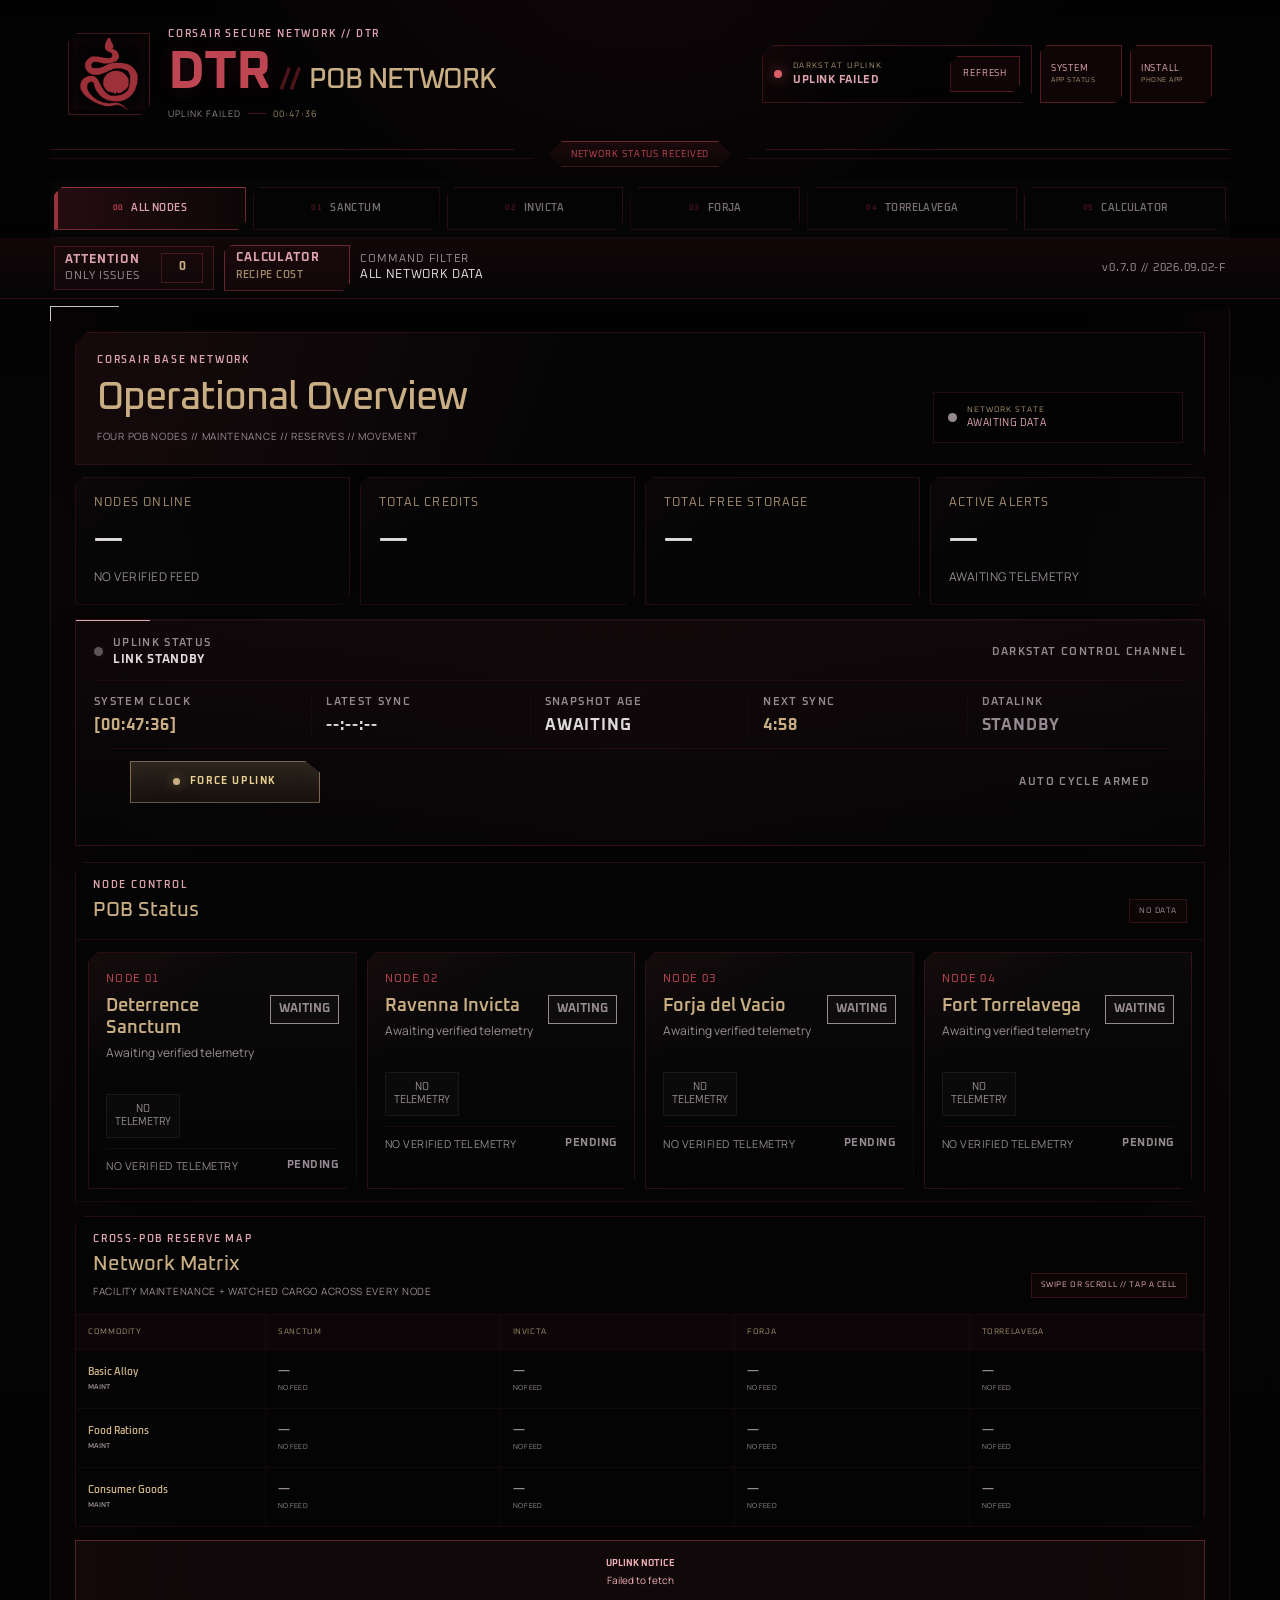
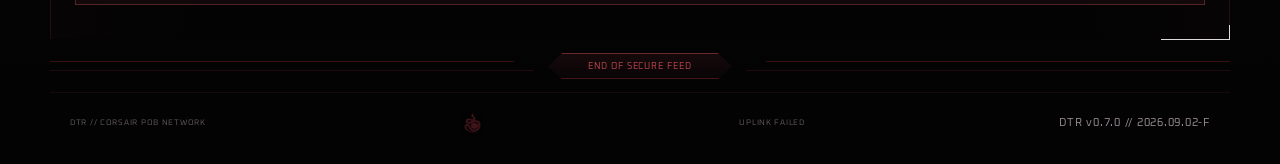
==== commit 5b91977b: "DTR v0.7.0: add live POB recipe calculator Add the complete 292-recipe Discovery catalog, searchable" ====
--- a/index.html
+++ b/index.html
@@ -22,6 +22,7 @@
   <link rel="stylesheet" href="./dtr-quality.css">
   <link rel="stylesheet" href="./dtr-uplink.css">
   <link rel="stylesheet" href="./dtr-responsive.css">
+  <link rel="stylesheet" href="./dtr-calculator.css">
 </head>
 <body>
   <div class="ambient-grid" aria-hidden="true"></div>
@@ -53,12 +54,13 @@
 
   <div class="transmission-rail" aria-hidden="true"><span>NETWORK STATUS RECEIVED</span></div>
 
-  <nav class="tabs" id="tabs" aria-label="POB navigation">
+  <nav class="tabs" id="tabs" aria-label="DTR workspace navigation">
     <button class="tab active" type="button" data-view="overview"><span>00</span>ALL NODES</button>
     <button class="tab" type="button" data-view="deterrence-sanctum"><span>01</span>SANCTUM</button>
     <button class="tab" type="button" data-view="ravenna-invicta"><span>02</span>INVICTA</button>
     <button class="tab" type="button" data-view="forja-del-vacio"><span>03</span>FORJA</button>
     <button class="tab" type="button" data-view="fort-torrelavega"><span>04</span>TORRELAVEGA</button>
+    <button class="tab" type="button" data-view="calculator"><span>05</span>CALCULATOR</button>
   </nav>
 
   <main class="command-frame">
@@ -98,6 +100,10 @@
         </div>
         <div class="matrix-wrap" id="networkMatrix"></div>
       </section>
+    </section>
+
+    <section id="calculatorView" class="view calculator-view" hidden>
+      <div class="calculator-empty">LOADING RECIPE CATALOG…</div>
     </section>
 
     <section id="detailView" class="view" hidden>
@@ -193,7 +199,9 @@
   </aside>
 
   <script src="./dtr-pwa.js"></script>
+  <script src="./recipe-catalog.js"></script>
   <script src="./app.js"></script>
+  <script src="./dtr-calculator.js"></script>
   <script src="./dtr-quality.js"></script>
   <script src="./dtr-uplink.js"></script>
 </body>
--- a/dtr-quality.css
+++ b/dtr-quality.css
@@ -2,15 +2,20 @@
 .dtr-quickbar {
   position: relative;
   z-index: 30;
+  margin: 0;
+  border-bottom: 1px solid rgba(157, 48, 57, 0.2);
+  background: linear-gradient(180deg, rgba(19, 7, 9, 0.96), rgba(5, 5, 6, 0.98));
+  box-shadow: 0 10px 28px rgba(0, 0, 0, 0.2);
+}
+
+.dtr-quickbar-inner {
   display: flex;
   align-items: center;
   gap: 10px;
+  width: min(1180px, calc(100% - 32px));
   min-height: 52px;
-  margin: 0;
-  padding: 7px clamp(10px, 2vw, 24px);
-  border-bottom: 1px solid rgba(157, 48, 57, 0.2);
-  background: linear-gradient(180deg, rgba(19, 7, 9, 0.96), rgba(5, 5, 6, 0.98));
-  box-shadow: 0 10px 28px rgba(0, 0, 0, 0.2);
+  margin-inline: auto;
+  padding: 7px 4px;
 }
 
 .dtr-attention-toggle {
@@ -173,11 +178,15 @@
     position: relative;
     top: auto;
     z-index: 85;
-    gap: 8px;
-    min-height: 48px;
-    padding: 2px 8px;
     background: rgba(5, 5, 6, 0.97);
     backdrop-filter: blur(14px);
+  }
+
+  .dtr-quickbar-inner {
+    gap: 8px;
+    width: min(1180px, calc(100% - 18px));
+    min-height: 48px;
+    padding: 2px 0;
   }
 
   .dtr-attention-toggle {
--- a/dtr-responsive.css
+++ b/dtr-responsive.css
@@ -1,4 +1,4 @@
-/* DTR v0.6.2 responsive and accessibility layer */
+/* DTR v0.6.3 responsive and accessibility layer */
 :root {
   --muted: #958a91;
 }
@@ -161,6 +161,77 @@
   color: var(--gold-soft);
 }
 
+@media (min-width: 981px) {
+  .network-metrics article {
+    min-height: 128px;
+    padding: 18px;
+  }
+
+  .network-metrics small {
+    font-size: 0.75rem;
+  }
+
+  .network-metrics strong {
+    margin-top: 12px;
+    font-size: clamp(1.8rem, 1.5vw, 2.25rem);
+  }
+
+  .network-metrics span {
+    margin-top: 9px;
+    font-size: 0.75rem;
+  }
+
+  .base-card {
+    padding: 19px 17px 15px;
+  }
+
+  .node-id {
+    font-size: 0.7rem;
+  }
+
+  .base-card h3 {
+    font-size: 1.1rem;
+  }
+
+  .where {
+    min-height: 38px;
+    font-size: 0.75rem;
+  }
+
+  .health-pill {
+    padding: 6px 8px;
+    font-size: 0.75rem;
+  }
+
+  .base-card-stats > div:last-child {
+    grid-column: auto;
+  }
+
+  .base-card-stats small {
+    font-size: 0.68rem;
+  }
+
+  .base-card-stats strong {
+    margin-top: 5px;
+    font-size: 1rem;
+  }
+
+  .maintenance-mini > span {
+    padding: 8px 5px;
+    font-size: 0.65rem;
+  }
+
+  .maintenance-mini b {
+    margin-top: 4px;
+    font-size: 0.82rem;
+  }
+
+  .base-card-footer,
+  .base-card-footer b {
+    font-size: 0.68rem;
+  }
+}
+
 .dtr-uplink-head > span,
 .dtr-uplink-actions > span,
 .dtr-uplink-state small,
@@ -488,7 +559,7 @@
     display: none;
   }
 
-  .dtr-quickbar {
+  .dtr-quickbar-inner {
     min-height: 46px;
     padding-block: 3px;
   }
--- a/dtr-calculator.css
+++ b/dtr-calculator.css
@@ -0,0 +1,816 @@
+/* DTR v0.7 calculator workspace */
+.calculator-view {
+  min-width: 0;
+}
+
+.calculator-heading {
+  position: relative;
+  display: flex;
+  align-items: flex-end;
+  justify-content: space-between;
+  gap: 24px;
+  padding: 20px 21px;
+  overflow: hidden;
+  border: 1px solid rgba(157, 48, 57, 0.28);
+  background: linear-gradient(110deg, rgba(157, 48, 57, 0.12), transparent 46%), rgba(7, 6, 7, 0.88);
+  clip-path: polygon(12px 0, 100% 0, 100% calc(100% - 12px), calc(100% - 12px) 100%, 0 100%, 0 12px);
+}
+
+.calculator-heading::after {
+  content: attr(data-recipe-count);
+  position: absolute;
+  right: 150px;
+  bottom: -24px;
+  color: rgba(157, 48, 57, 0.07);
+  font: 700 6rem "Oxanium", sans-serif;
+  pointer-events: none;
+}
+
+.calculator-heading > div,
+.calculator-heading > button {
+  position: relative;
+  z-index: 1;
+}
+
+.calculator-heading h2 {
+  margin: 0;
+  color: var(--gold);
+  font: 500 clamp(1.8rem, 4vw, 2.55rem) "Oxanium", sans-serif;
+  letter-spacing: -0.025em;
+}
+
+.calculator-heading p:last-child {
+  margin: 8px 0 0;
+  color: #a0959b;
+  font-size: 0.78rem;
+  letter-spacing: 0.075em;
+}
+
+.calculator-heading > button,
+.dtr-calculator-launch {
+  min-height: 46px;
+  border: 1px solid rgba(189, 70, 82, 0.5);
+  background: rgba(74, 20, 26, 0.17);
+  color: var(--rose);
+  font: 600 0.75rem "Oxanium", sans-serif;
+  letter-spacing: 0.07em;
+  cursor: pointer;
+  clip-path: polygon(7px 0, 100% 0, 100% calc(100% - 7px), calc(100% - 7px) 100%, 0 100%, 0 7px);
+}
+
+.calculator-heading > button {
+  flex: 0 0 auto;
+  padding: 0 15px;
+}
+
+.calculator-heading > button:hover,
+.calculator-heading > button:focus-visible,
+.dtr-calculator-launch:hover,
+.dtr-calculator-launch:focus-visible,
+.dtr-calculator-launch.active {
+  border-color: var(--red-bright);
+  background: rgba(157, 48, 57, 0.2);
+  color: #f2bbc5;
+}
+
+.calculator-controls,
+.calculator-quote,
+.calculator-materials,
+.calculator-catalysts {
+  margin-top: 12px;
+  border: 1px solid rgba(157, 48, 57, 0.22);
+  background: rgba(5, 5, 6, 0.84);
+  clip-path: polygon(10px 0, 100% 0, 100% calc(100% - 10px), calc(100% - 10px) 100%, 0 100%, 0 10px);
+}
+
+.calculator-section-head {
+  display: flex;
+  align-items: center;
+  justify-content: space-between;
+  gap: 16px;
+  min-height: 54px;
+  padding: 12px 16px;
+  border-bottom: 1px solid rgba(157, 48, 57, 0.17);
+}
+
+.calculator-section-head > div {
+  display: flex;
+  align-items: center;
+  gap: 10px;
+}
+
+.calculator-section-head > div > span {
+  display: grid;
+  place-items: center;
+  width: 30px;
+  height: 30px;
+  border: 1px solid rgba(189, 70, 82, 0.3);
+  color: var(--red-bright);
+  font: 700 0.72rem "Oxanium", sans-serif;
+}
+
+.calculator-section-head strong {
+  color: var(--gold);
+  font: 600 0.9rem "Oxanium", sans-serif;
+  letter-spacing: 0.06em;
+}
+
+.calculator-section-head > small {
+  color: #a0959b;
+  font: 0.72rem "Oxanium", sans-serif;
+  letter-spacing: 0.055em;
+  text-align: right;
+}
+
+.calculator-form-grid {
+  display: grid;
+  grid-template-columns: repeat(2, minmax(0, 1fr));
+  gap: 13px;
+  padding: 16px;
+}
+
+.calculator-field {
+  display: grid;
+  min-width: 0;
+  gap: 7px;
+}
+
+.calculator-field.calculator-wide {
+  grid-column: 1 / -1;
+}
+
+.calculator-field > span,
+.calculator-alternative > span {
+  color: var(--rose);
+  font: 600 0.76rem "Oxanium", sans-serif;
+  letter-spacing: 0.07em;
+}
+
+.calculator-field > small {
+  min-height: 1.1em;
+  color: #948990;
+  font-size: 0.75rem;
+  letter-spacing: 0.035em;
+  line-height: 1.4;
+}
+
+.calculator-field input,
+.calculator-field select,
+.calculator-alternative select {
+  width: 100%;
+  min-width: 0;
+  min-height: 50px;
+  padding: 0 13px;
+  border: 1px solid rgba(157, 48, 57, 0.32);
+  border-radius: 0;
+  outline: 0;
+  background: #050405;
+  color: var(--text);
+  font-size: 1rem;
+}
+
+.calculator-field input:focus,
+.calculator-field select:focus,
+.calculator-alternative select:focus {
+  border-color: var(--red-bright);
+  box-shadow: 0 0 0 2px rgba(189, 70, 82, 0.12);
+}
+
+.calculator-quantity {
+  display: grid;
+  grid-template-columns: 52px minmax(0, 1fr) 52px;
+  gap: 6px;
+}
+
+.calculator-quantity input {
+  padding-inline: 8px;
+  text-align: center;
+  font: 600 1.05rem "Oxanium", sans-serif;
+  font-variant-numeric: tabular-nums;
+}
+
+.calculator-quantity button {
+  min-width: 48px;
+  min-height: 50px;
+  border: 1px solid rgba(189, 70, 82, 0.38);
+  background: rgba(157, 48, 57, 0.08);
+  color: var(--rose);
+  font: 600 1.4rem "Oxanium", sans-serif;
+  cursor: pointer;
+}
+
+.calculator-quantity button:hover,
+.calculator-quantity button:focus-visible {
+  border-color: var(--red-bright);
+  background: rgba(157, 48, 57, 0.18);
+}
+
+.calculator-recipe-meta {
+  display: grid;
+  grid-template-columns: 1.7fr repeat(3, minmax(0, 0.72fr));
+  margin: 0 16px 16px;
+  border: 1px solid rgba(157, 48, 57, 0.16);
+  background: rgba(157, 48, 57, 0.025);
+}
+
+.calculator-recipe-meta > div {
+  min-width: 0;
+  padding: 12px 13px;
+  border-right: 1px solid rgba(157, 48, 57, 0.14);
+}
+
+.calculator-recipe-meta > div:last-child {
+  border-right: 0;
+}
+
+.calculator-recipe-meta small,
+.calculator-quote-grid small {
+  display: block;
+  color: #9b8f96;
+  font: 0.7rem "Oxanium", sans-serif;
+  letter-spacing: 0.065em;
+}
+
+.calculator-recipe-meta strong {
+  display: block;
+  margin-top: 5px;
+  overflow: hidden;
+  color: var(--text);
+  font: 600 0.95rem "Oxanium", sans-serif;
+  text-overflow: ellipsis;
+  white-space: nowrap;
+}
+
+.calculator-recipe-notes {
+  display: flex;
+  flex-wrap: wrap;
+  gap: 7px;
+  margin: -4px 16px 16px;
+}
+
+.calculator-recipe-notes span {
+  padding: 6px 8px;
+  border: 1px solid rgba(210, 167, 103, 0.28);
+  background: rgba(210, 167, 103, 0.045);
+  color: var(--warn);
+  font: 0.68rem "Oxanium", sans-serif;
+  letter-spacing: 0.045em;
+}
+
+.calculator-quote[data-calculator-tone="good"] {
+  border-color: rgba(98, 201, 152, 0.3);
+}
+
+.calculator-quote[data-calculator-tone="warn"] {
+  border-color: rgba(210, 167, 103, 0.34);
+}
+
+.calculator-quote[data-calculator-tone="danger"] {
+  border-color: rgba(220, 95, 104, 0.4);
+}
+
+.calculator-quote-grid {
+  display: grid;
+  grid-template-columns: repeat(4, minmax(0, 1fr));
+  gap: 9px;
+  padding: 12px;
+}
+
+.calculator-quote-grid article {
+  min-width: 0;
+  min-height: 116px;
+  padding: 14px;
+  border: 1px solid rgba(157, 48, 57, 0.17);
+  background: linear-gradient(145deg, rgba(157, 48, 57, 0.055), transparent 38%), rgba(4, 4, 5, 0.72);
+}
+
+.calculator-quote-grid strong {
+  display: block;
+  margin-top: 11px;
+  color: var(--text);
+  font: 600 clamp(1.2rem, 2.1vw, 1.65rem) "Oxanium", sans-serif;
+  font-variant-numeric: tabular-nums;
+  overflow-wrap: anywhere;
+}
+
+.calculator-quote-grid span {
+  display: block;
+  margin-top: 8px;
+  color: #9b8f96;
+  font-size: 0.74rem;
+  line-height: 1.4;
+}
+
+.calculator-quote-state {
+  display: flex;
+  align-items: center;
+  gap: 9px;
+  min-height: 46px;
+  margin: 0 12px 12px;
+  padding: 10px 12px;
+  border: 1px solid rgba(157, 48, 57, 0.17);
+  background: rgba(255, 255, 255, 0.012);
+}
+
+.calculator-quote-state i,
+.calculator-legend i {
+  width: 9px;
+  height: 9px;
+  flex: 0 0 auto;
+  border-radius: 50%;
+  background: currentColor;
+  box-shadow: 0 0 10px currentColor;
+}
+
+.calculator-quote-state strong {
+  font: 600 0.77rem "Oxanium", sans-serif;
+  letter-spacing: 0.055em;
+}
+
+.calculator-table-wrap {
+  overflow-x: auto;
+}
+
+.calculator-table {
+  min-width: 920px;
+}
+
+.calculator-table th {
+  padding: 11px 12px;
+  color: #9f9299;
+  font-size: 0.7rem;
+}
+
+.calculator-table td {
+  padding: 13px 12px;
+  font-size: 0.88rem;
+  vertical-align: middle;
+}
+
+.calculator-table tr[data-calculator-tone="warn"] {
+  background: rgba(210, 167, 103, 0.025);
+}
+
+.calculator-table tr[data-calculator-tone="danger"] {
+  background: rgba(220, 95, 104, 0.035);
+}
+
+.calculator-table td:first-child {
+  min-width: 240px;
+}
+
+.calculator-table td:first-child > strong {
+  display: block;
+  color: var(--gold);
+  font: 600 0.93rem "Oxanium", sans-serif;
+}
+
+.calculator-table td:first-child > small {
+  display: block;
+  margin-top: 4px;
+  color: #80767c;
+  font-size: 0.7rem;
+}
+
+.calculator-table td:nth-child(n + 2) {
+  font-family: "Oxanium", sans-serif;
+  font-variant-numeric: tabular-nums;
+}
+
+.calculator-price {
+  color: var(--gold);
+  font-weight: 600;
+}
+
+.calculator-status {
+  display: inline-flex;
+  align-items: center;
+  justify-content: center;
+  min-height: 30px;
+  padding: 5px 8px;
+  border: 1px solid currentColor;
+  font: 700 0.67rem "Oxanium", sans-serif;
+  letter-spacing: 0.045em;
+  white-space: nowrap;
+}
+
+.calculator-alternative {
+  display: grid;
+  gap: 6px;
+  margin-top: 10px;
+}
+
+.calculator-alternative > span {
+  font-size: 0.64rem;
+}
+
+.calculator-alternative select {
+  min-height: 44px;
+  padding: 0 9px;
+  font-size: 0.82rem;
+}
+
+.calculator-legend {
+  display: flex;
+  flex-wrap: wrap;
+  gap: 13px 20px;
+  padding: 11px 13px;
+  border-top: 1px solid rgba(157, 48, 57, 0.14);
+  color: #988d93;
+  font: 0.68rem "Oxanium", sans-serif;
+  letter-spacing: 0.04em;
+}
+
+.calculator-legend span {
+  display: inline-flex;
+  align-items: center;
+  gap: 7px;
+}
+
+.calculator-catalysts {
+  padding-bottom: 12px;
+}
+
+.calculator-catalysts summary {
+  display: flex;
+  align-items: center;
+  justify-content: space-between;
+  gap: 12px;
+  min-height: 54px;
+  padding: 12px 16px;
+  color: var(--gold);
+  font: 600 0.86rem "Oxanium", sans-serif;
+  letter-spacing: 0.055em;
+  cursor: pointer;
+  list-style-position: inside;
+}
+
+.calculator-catalysts summary b {
+  font-size: 0.7rem;
+}
+
+.calculator-catalysts > p {
+  margin: -3px 16px 12px;
+  color: #948990;
+  font-size: 0.75rem;
+  letter-spacing: 0.035em;
+}
+
+.calculator-catalyst-grid {
+  display: grid;
+  grid-template-columns: repeat(auto-fit, minmax(270px, 1fr));
+  gap: 8px;
+  padding: 0 12px;
+}
+
+.calculator-catalyst-grid article {
+  padding: 13px;
+  border: 1px solid rgba(157, 48, 57, 0.16);
+  border-left-width: 3px;
+  background: rgba(255, 255, 255, 0.012);
+}
+
+.calculator-catalyst-grid article[data-calculator-tone="good"] { border-left-color: var(--good); }
+.calculator-catalyst-grid article[data-calculator-tone="warn"] { border-left-color: var(--warn); }
+.calculator-catalyst-grid article[data-calculator-tone="danger"] { border-left-color: var(--bad); }
+.calculator-catalyst-grid article[data-calculator-tone="muted"] { border-left-color: var(--muted); }
+
+.calculator-catalyst-grid article > div > strong {
+  display: block;
+  color: var(--gold);
+  font: 600 0.88rem "Oxanium", sans-serif;
+}
+
+.calculator-catalyst-grid article > div > small {
+  display: block;
+  margin-top: 4px;
+  color: #80767c;
+  font-size: 0.68rem;
+}
+
+.calculator-catalyst-grid dl {
+  display: grid;
+  grid-template-columns: repeat(3, minmax(0, 1fr));
+  gap: 6px;
+  margin: 12px 0;
+}
+
+.calculator-catalyst-grid dl > div {
+  min-width: 0;
+}
+
+.calculator-catalyst-grid dt {
+  color: #8c8187;
+  font: 0.62rem "Oxanium", sans-serif;
+  letter-spacing: 0.04em;
+}
+
+.calculator-catalyst-grid dd {
+  margin: 4px 0 0;
+  overflow: hidden;
+  color: var(--text);
+  font: 600 0.82rem "Oxanium", sans-serif;
+  text-overflow: ellipsis;
+  white-space: nowrap;
+}
+
+.calculator-empty {
+  margin: 12px;
+  padding: 22px 16px;
+  border: 1px dashed rgba(157, 48, 57, 0.28);
+  background: rgba(157, 48, 57, 0.035);
+  text-align: center;
+  font: 600 0.85rem "Oxanium", sans-serif;
+  letter-spacing: 0.055em;
+}
+
+.calculator-empty small {
+  display: block;
+  margin-top: 7px;
+  color: #9b9096;
+  font: 0.75rem "Manrope", sans-serif;
+}
+
+.calculator-source {
+  display: flex;
+  justify-content: space-between;
+  gap: 12px;
+  padding: 16px 4px 2px;
+  color: #82777d;
+  font: 0.68rem "Oxanium", sans-serif;
+  letter-spacing: 0.045em;
+}
+
+.calculator-source a {
+  color: var(--gold-soft);
+  text-underline-offset: 3px;
+}
+
+.dtr-calculator-launch {
+  display: grid;
+  flex: 0 0 auto;
+  grid-template-columns: 1fr;
+  gap: 1px;
+  min-width: 126px;
+  padding: 5px 11px;
+  text-align: left;
+}
+
+.dtr-calculator-launch span {
+  font-size: 0.74rem;
+  font-weight: 700;
+}
+
+.dtr-calculator-launch small {
+  color: var(--gold-soft);
+  font-size: 0.62rem;
+  letter-spacing: 0.07em;
+}
+
+@media (max-width: 760px) {
+  .calculator-heading {
+    align-items: flex-start;
+    padding: 16px;
+  }
+
+  .calculator-heading::after {
+    right: 70px;
+    font-size: 4.5rem;
+  }
+
+  .calculator-heading h2 {
+    font-size: 1.8rem;
+  }
+
+  .calculator-heading p:last-child {
+    max-width: 260px;
+    font-size: 0.72rem;
+    line-height: 1.45;
+  }
+
+  .calculator-heading > button {
+    min-width: 92px;
+    padding-inline: 9px;
+    font-size: 0.68rem;
+  }
+
+  .calculator-form-grid {
+    grid-template-columns: 1fr;
+    gap: 14px;
+    padding: 13px;
+  }
+
+  .calculator-field.calculator-wide {
+    grid-column: auto;
+  }
+
+  .calculator-field > span {
+    font-size: 0.75rem;
+  }
+
+  .calculator-field > small {
+    font-size: 0.72rem;
+  }
+
+  .calculator-recipe-meta {
+    grid-template-columns: repeat(2, minmax(0, 1fr));
+    margin: 0 13px 13px;
+  }
+
+  .calculator-recipe-meta > div:nth-child(2) {
+    border-right: 0;
+  }
+
+  .calculator-recipe-meta > div:nth-child(-n + 2) {
+    border-bottom: 1px solid rgba(157, 48, 57, 0.14);
+  }
+
+  .calculator-recipe-meta strong {
+    font-size: 0.88rem;
+  }
+
+  .calculator-recipe-notes {
+    margin-inline: 13px;
+  }
+
+  .calculator-quote-grid {
+    grid-template-columns: repeat(2, minmax(0, 1fr));
+    gap: 7px;
+    padding: 8px;
+  }
+
+  .calculator-quote-grid article {
+    min-height: 111px;
+    padding: 12px;
+  }
+
+  .calculator-quote-grid strong {
+    font-size: 1.24rem;
+  }
+
+  .calculator-table-wrap {
+    overflow: visible;
+    padding: 8px;
+  }
+
+  .calculator-table,
+  .calculator-table tbody,
+  .calculator-table tr,
+  .calculator-table td {
+    display: block;
+    width: 100%;
+    min-width: 0;
+  }
+
+  .calculator-table {
+    min-width: 0;
+  }
+
+  .calculator-table thead {
+    display: none;
+  }
+
+  .calculator-table tr {
+    position: relative;
+    display: grid;
+    grid-template-columns: repeat(2, minmax(0, 1fr));
+    gap: 12px 10px;
+    margin-bottom: 8px;
+    padding: 13px;
+    border: 1px solid rgba(157, 48, 57, 0.16);
+    border-left-width: 3px;
+    background: rgba(255, 255, 255, 0.01);
+  }
+
+  .calculator-table tr:last-child {
+    margin-bottom: 0;
+  }
+
+  .calculator-table tr[data-calculator-tone="good"] { border-left-color: var(--good); }
+  .calculator-table tr[data-calculator-tone="warn"] { border-left-color: var(--warn); }
+  .calculator-table tr[data-calculator-tone="danger"] { border-left-color: var(--bad); }
+  .calculator-table tr[data-calculator-tone="muted"] { border-left-color: var(--muted); }
+
+  .calculator-table td {
+    padding: 0;
+    border: 0;
+    text-align: left !important;
+    font-size: 0.88rem;
+  }
+
+  .calculator-table td:first-child {
+    grid-column: 1 / -1;
+    padding-bottom: 11px;
+    border-bottom: 1px solid rgba(157, 48, 57, 0.13);
+  }
+
+  .calculator-table td::before {
+    content: attr(data-label);
+    display: block;
+    float: none;
+    margin-bottom: 5px;
+    color: #948990;
+    font: 0.67rem "Oxanium", sans-serif;
+    letter-spacing: 0.055em;
+  }
+
+  .calculator-table td:first-child::before {
+    display: none;
+  }
+
+  .calculator-table td:last-child {
+    display: flex;
+    align-items: flex-end;
+    justify-content: flex-start;
+  }
+
+  .calculator-table td:last-child::before {
+    display: none;
+  }
+
+  .calculator-status {
+    min-height: 36px;
+  }
+
+  .calculator-alternative select {
+    min-height: 48px;
+    font-size: 0.88rem;
+  }
+
+  .calculator-legend {
+    gap: 11px;
+    font-size: 0.65rem;
+  }
+
+  .calculator-catalyst-grid {
+    grid-template-columns: 1fr;
+    padding-inline: 8px;
+  }
+
+  .calculator-source {
+    flex-direction: column;
+    padding: 15px 3px 0;
+    line-height: 1.5;
+  }
+
+  .dtr-calculator-launch {
+    min-width: 118px;
+    min-height: 44px;
+    padding: 4px 8px;
+  }
+
+  .dtr-calculator-launch span {
+    font-size: 0.7rem;
+  }
+
+  .dtr-calculator-launch small {
+    font-size: 0.59rem;
+  }
+}
+
+@media (max-width: 430px) {
+  .calculator-heading {
+    display: grid;
+    gap: 13px;
+  }
+
+  .calculator-heading > button {
+    width: 100%;
+  }
+
+  .calculator-section-head {
+    align-items: flex-start;
+  }
+
+  .calculator-section-head > small {
+    max-width: 145px;
+    line-height: 1.4;
+  }
+
+  .calculator-quote-grid {
+    grid-template-columns: 1fr;
+  }
+
+  .calculator-quote-grid article {
+    min-height: 98px;
+  }
+
+  .calculator-catalysts summary {
+    align-items: flex-start;
+    flex-direction: column;
+  }
+
+  .dtr-quickbar-state {
+    display: none !important;
+  }
+}
+
+@media (max-width: 365px) {
+  .dtr-attention-toggle {
+    min-width: 112px;
+  }
+
+  .dtr-calculator-launch {
+    min-width: 108px;
+  }
+}
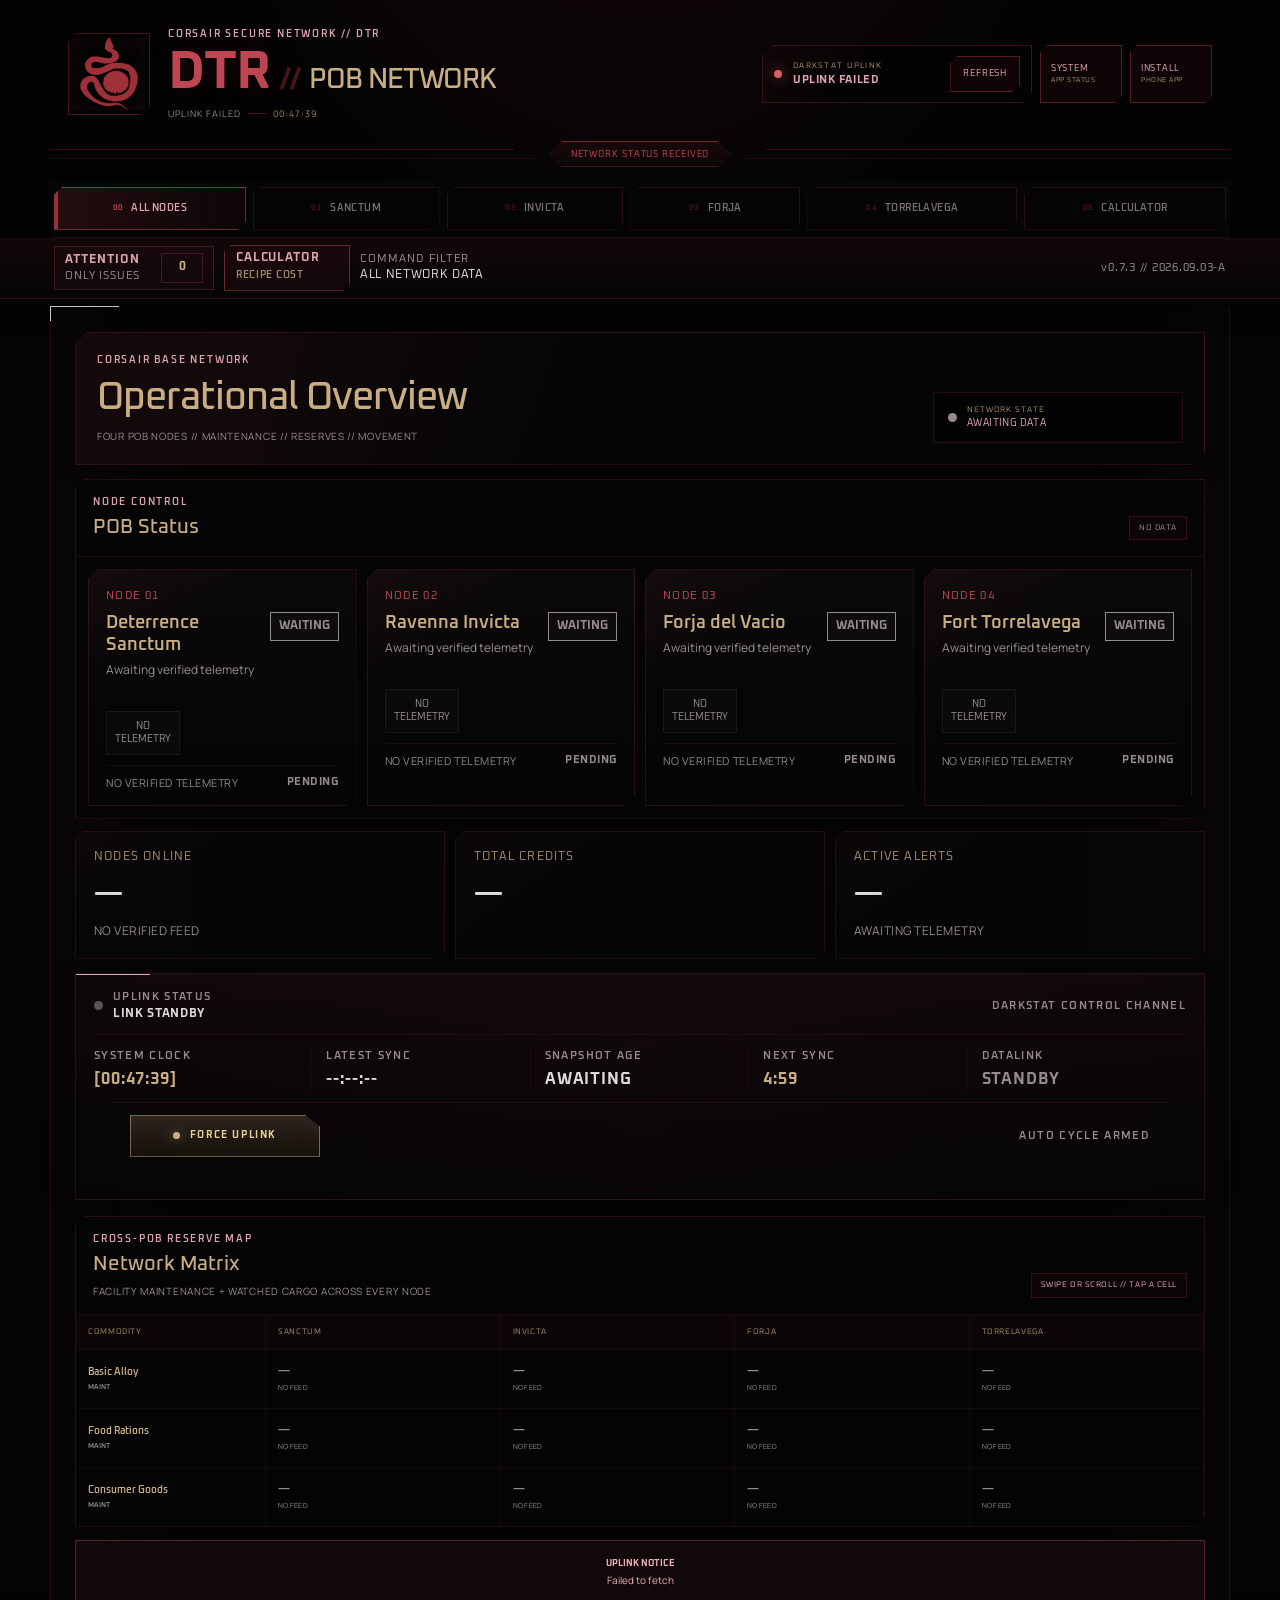
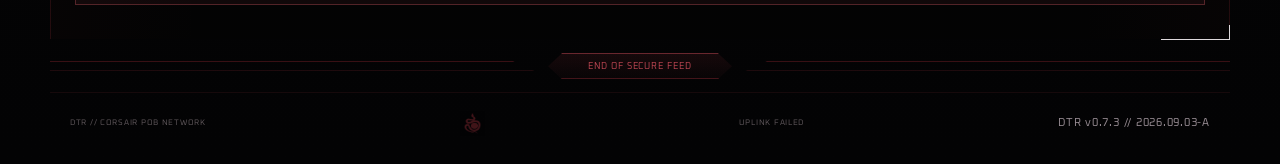
==== commit bce43af9: "DTR v0.7.3: prioritize POB overview Remove aggregate free storage from the all-nodes dashboard, move" ====
--- a/index.html
+++ b/index.html
@@ -74,13 +74,6 @@
         <div class="network-state" id="networkState"><i></i><div><small>NETWORK STATE</small><strong>AWAITING DATA</strong></div></div>
       </div>
 
-      <div class="network-metrics">
-        <article><small>NODES ONLINE</small><strong id="metricNodes">—</strong><span id="metricNodesSub">NO VERIFIED FEED</span></article>
-        <article><small>TOTAL CREDITS</small><strong id="metricCredits">—</strong><span id="metricCreditsDelta">NO BASELINE</span></article>
-        <article><small>TOTAL FREE STORAGE</small><strong id="metricStorage">—</strong><span id="metricStorageDelta">NO BASELINE</span></article>
-        <article><small>ACTIVE ALERTS</small><strong id="metricAlerts">—</strong><span id="metricAlertsSub">MAINTENANCE + HEALTH</span></article>
-      </div>
-
       <section class="overview-section">
         <div class="section-head compact">
           <div><p class="section-kicker">NODE CONTROL</p><h3>POB Status</h3></div>
@@ -88,6 +81,12 @@
         </div>
         <div class="overview-grid" id="overviewGrid"></div>
       </section>
+
+      <div class="network-metrics">
+        <article><small>NODES ONLINE</small><strong id="metricNodes">—</strong><span id="metricNodesSub">NO VERIFIED FEED</span></article>
+        <article><small>TOTAL CREDITS</small><strong id="metricCredits">—</strong><span id="metricCreditsDelta">NO BASELINE</span></article>
+        <article><small>ACTIVE ALERTS</small><strong id="metricAlerts">—</strong><span id="metricAlertsSub">MAINTENANCE + HEALTH</span></article>
+      </div>
 
       <section class="matrix-panel">
         <div class="section-head compact">
--- a/dtr-uplink.css
+++ b/dtr-uplink.css
@@ -1,9 +1,9 @@
 /* DTR FORCE UPLINK deck + cleaner overview metrics. */
 #overviewView #metricCreditsDelta,
-#overviewView #metricStorageDelta,
 #overviewView .base-card-stats em,
 #overviewView .base-card-stats>div:nth-child(3){display:none!important}
 #overviewView .base-card-stats{grid-template-columns:repeat(2,minmax(0,1fr))!important}
+#overviewView .network-metrics{grid-template-columns:repeat(3,minmax(0,1fr))}
 
 .dtr-uplink-console{
   position:relative;margin:14px 0 16px;padding:16px 18px 14px;
@@ -57,5 +57,6 @@
 }
 
 @media(max-width:640px){
+  #overviewView .network-metrics{grid-template-columns:1fr}
   #overviewView .base-card-stats{grid-template-columns:repeat(2,minmax(0,1fr))!important}
 }
--- a/dtr-calculator.css
+++ b/dtr-calculator.css
@@ -271,9 +271,13 @@
 
 .calculator-quote-grid {
   display: grid;
-  grid-template-columns: repeat(4, minmax(0, 1fr));
+  grid-template-columns: repeat(2, minmax(0, 1fr));
   gap: 9px;
   padding: 12px;
+}
+
+.calculator-quote-grid[data-cards="3"] {
+  grid-template-columns: repeat(3, minmax(0, 1fr));
 }
 
 .calculator-quote-grid article {
@@ -304,6 +308,7 @@
 .calculator-quote-state {
   display: flex;
   align-items: center;
+  flex-wrap: wrap;
   gap: 9px;
   min-height: 46px;
   margin: 0 12px 12px;
@@ -327,12 +332,19 @@
   letter-spacing: 0.055em;
 }
 
+.calculator-quote-state > span {
+  margin-left: auto;
+  color: #a0959b;
+  font: 600 0.7rem "Oxanium", sans-serif;
+  letter-spacing: 0.05em;
+}
+
 .calculator-table-wrap {
   overflow-x: auto;
 }
 
 .calculator-table {
-  min-width: 920px;
+  min-width: 980px;
 }
 
 .calculator-table th {
@@ -356,7 +368,7 @@
 }
 
 .calculator-table td:first-child {
-  min-width: 240px;
+  min-width: 300px;
 }
 
 .calculator-table td:first-child > strong {
@@ -380,6 +392,83 @@
 .calculator-price {
   color: var(--gold);
   font-weight: 600;
+}
+
+.calculator-table th:nth-child(4) {
+  min-width: 210px;
+}
+
+.calculator-price-editor {
+  display: grid;
+  gap: 6px;
+  min-width: 190px;
+}
+
+.calculator-price-editor > div {
+  display: grid;
+  grid-template-columns: 38px minmax(0, 1fr);
+}
+
+.calculator-price-editor input {
+  width: 100%;
+  min-width: 0;
+  min-height: 46px;
+  padding: 0 10px;
+  border: 1px solid rgba(157, 48, 57, 0.38);
+  border-left: 0;
+  border-radius: 0;
+  outline: 0;
+  background: #050405;
+  color: var(--text);
+  font: 600 1rem "Oxanium", sans-serif;
+  font-variant-numeric: tabular-nums;
+}
+
+.calculator-price-editor > div > span {
+  display: grid;
+  place-items: center;
+  border: 1px solid rgba(157, 48, 57, 0.38);
+  border-right: 0;
+  color: #948990;
+  font: 700 0.7rem "Oxanium", sans-serif;
+}
+
+.calculator-price-editor input:focus {
+  border-color: var(--red-bright);
+  box-shadow: 0 0 0 2px rgba(189, 70, 82, 0.12);
+}
+
+.calculator-price-editor[data-source="manual"] input,
+.calculator-price-editor[data-source="manual"] > div > span {
+  border-color: rgba(210, 167, 103, 0.58);
+}
+
+.calculator-price-editor > small {
+  color: #8f858b;
+  font: 0.7rem "Oxanium", sans-serif;
+  letter-spacing: 0.035em;
+  line-height: 1.35;
+}
+
+.calculator-price-editor[data-source="manual"] > small {
+  color: var(--warn);
+}
+
+.calculator-price-editor > button {
+  min-height: 38px;
+  padding: 6px 9px;
+  border: 1px solid rgba(210, 167, 103, 0.42);
+  background: rgba(210, 167, 103, 0.055);
+  color: var(--warn);
+  font: 700 0.68rem "Oxanium", sans-serif;
+  letter-spacing: 0.045em;
+  cursor: pointer;
+}
+
+.calculator-price-editor > button:hover,
+.calculator-price-editor > button:focus-visible {
+  border-color: var(--warn);
+  background: rgba(210, 167, 103, 0.12);
 }
 
 .calculator-status {
@@ -398,16 +487,27 @@
   display: grid;
   gap: 6px;
   margin-top: 10px;
+  padding: 10px;
+  border: 1px solid rgba(210, 167, 103, 0.22);
+  background: rgba(210, 167, 103, 0.035);
 }
 
 .calculator-alternative > span {
-  font-size: 0.64rem;
+  color: var(--warn);
+  font-size: 0.72rem;
 }
 
 .calculator-alternative select {
   min-height: 44px;
   padding: 0 9px;
   font-size: 0.82rem;
+}
+
+.calculator-alternative > small {
+  color: #968b91;
+  font-size: 0.7rem;
+  letter-spacing: 0.035em;
+  line-height: 1.4;
 }
 
 .calculator-legend {
@@ -514,6 +614,15 @@
   white-space: nowrap;
 }
 
+.calculator-catalyst-grid dd em {
+  display: block;
+  margin-top: 3px;
+  color: var(--warn);
+  font-size: 0.62rem;
+  font-style: normal;
+  letter-spacing: 0.04em;
+}
+
 .calculator-empty {
   margin: 12px;
   padding: 22px 16px;
@@ -646,6 +755,19 @@
 
   .calculator-quote-grid strong {
     font-size: 1.24rem;
+  }
+
+  .calculator-quote-grid[data-cards="3"] {
+    grid-template-columns: repeat(2, minmax(0, 1fr));
+  }
+
+  .calculator-quote-grid[data-cards="3"] article:last-child {
+    grid-column: 1 / -1;
+  }
+
+  .calculator-quote-state > span {
+    width: 100%;
+    margin-left: 18px;
   }
 
   .calculator-table-wrap {
@@ -704,6 +826,10 @@
     border-bottom: 1px solid rgba(157, 48, 57, 0.13);
   }
 
+  .calculator-table td:nth-child(4) {
+    grid-column: 1 / -1;
+  }
+
   .calculator-table td::before {
     content: attr(data-label);
     display: block;
@@ -732,9 +858,27 @@
     min-height: 36px;
   }
 
+  .calculator-price-editor {
+    min-width: 0;
+  }
+
+  .calculator-price-editor input {
+    min-height: 50px;
+    font-size: 1.05rem;
+  }
+
+  .calculator-price-editor > button {
+    min-height: 44px;
+  }
+
   .calculator-alternative select {
     min-height: 48px;
     font-size: 0.88rem;
+  }
+
+  .calculator-alternative > span,
+  .calculator-alternative > small {
+    font-size: 0.74rem;
   }
 
   .calculator-legend {
@@ -791,6 +935,14 @@
     grid-template-columns: 1fr;
   }
 
+  .calculator-quote-grid[data-cards="3"] {
+    grid-template-columns: 1fr;
+  }
+
+  .calculator-quote-grid[data-cards="3"] article:last-child {
+    grid-column: auto;
+  }
+
   .calculator-quote-grid article {
     min-height: 98px;
   }
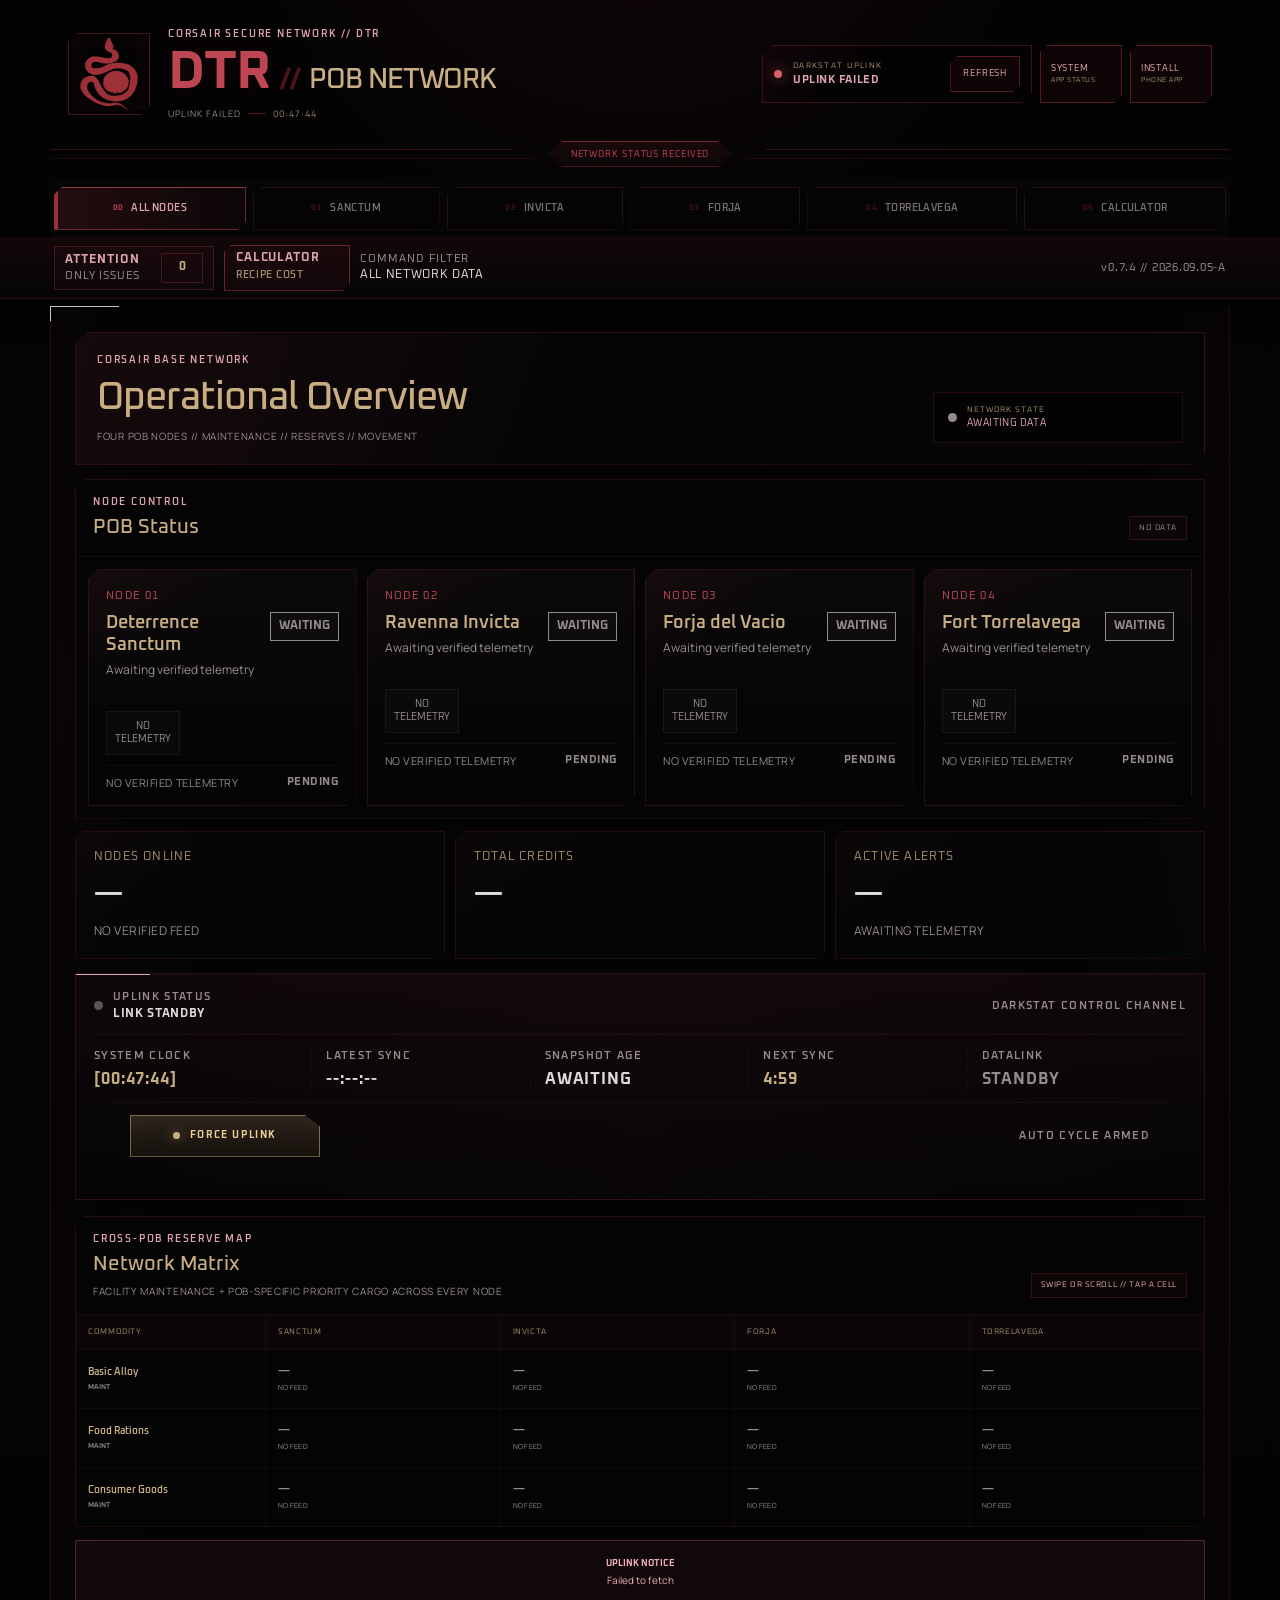
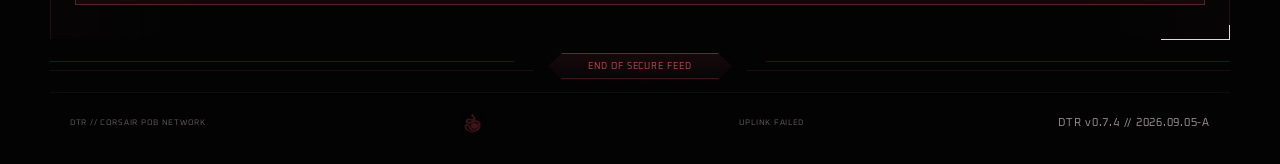
==== commit 8be9e0ad: "DTR v0.7.4: add POB pins and Torrelavega production Scope priority cargo independently per POB and a" ====
--- a/index.html
+++ b/index.html
@@ -23,6 +23,7 @@
   <link rel="stylesheet" href="./dtr-uplink.css">
   <link rel="stylesheet" href="./dtr-responsive.css">
   <link rel="stylesheet" href="./dtr-calculator.css">
+  <link rel="stylesheet" href="./dtr-production.css">
 </head>
 <body>
   <div class="ambient-grid" aria-hidden="true"></div>
@@ -93,7 +94,7 @@
           <div>
             <p class="section-kicker">CROSS-POB RESERVE MAP</p>
             <h3>Network Matrix</h3>
-            <p class="section-subline">Facility maintenance + watched cargo across every node</p>
+            <p class="section-subline">Facility maintenance + POB-specific priority cargo across every node</p>
           </div>
           <span class="matrix-hint">SWIPE OR SCROLL // TAP A CELL</span>
         </div>
@@ -146,21 +147,29 @@
         </section>
       </div>
 
+      <section class="production-panel" id="productionPanel" hidden>
+        <div class="section-head compact">
+          <div><p class="section-kicker">TORRELAVEGA PRODUCTION</p><h3>Wildcat Gold Refining</h3><p class="section-subline">Advanced recipe // Corsair material efficiency // live POB stock</p></div>
+          <span class="production-state" id="productionState">CHECKING</span>
+        </div>
+        <div id="productionGrid"></div>
+      </section>
+
       <section class="watch-panel">
         <div class="section-head compact">
-          <div><p class="section-kicker">WATCHED CARGO</p><h3>Quick Reserves</h3><p class="section-subline">Star commodities in the manifest to pin them here and into the network matrix</p></div>
-          <span class="watch-count" id="watchCount">0 WATCHED</span>
+          <div><p class="section-kicker">POB PRIORITY STOCK</p><h3>Pinned Cargo</h3><p class="section-subline">Each POB keeps its own pins // star commodities in this base's manifest</p></div>
+          <span class="watch-count" id="watchCount">0 PINNED</span>
         </div>
         <div class="watch-grid" id="watchGrid"></div>
       </section>
 
       <section class="inventory-panel">
         <div class="inventory-head">
-          <div><p class="section-kicker">CARGO MANIFEST</p><h3>Base Inventory</h3><p class="section-subline">Live stock // quotations // watch controls</p></div>
+          <div><p class="section-kicker">CARGO MANIFEST</p><h3>Base Inventory</h3><p class="section-subline">Live stock // quotations // POB pin controls</p></div>
           <div class="inventory-tools">
             <div class="filter-segments" id="inventoryFilters">
               <button class="active" data-filter="all" type="button">ALL</button>
-              <button data-filter="watch" type="button">WATCHED</button>
+              <button data-filter="watch" type="button">PINNED</button>
               <button data-filter="buy" type="button">BASE BUYS</button>
               <button data-filter="sell" type="button">BASE SELLS</button>
             </div>
@@ -169,7 +178,7 @@
         </div>
         <div class="table-wrap">
           <table>
-            <thead><tr><th>WATCH</th><th>ITEM</th><th>QUANTITY</th><th>BASE BUYS</th><th>BASE SELLS</th><th>STOCK LEVEL</th></tr></thead>
+            <thead><tr><th>PIN</th><th>ITEM</th><th>QUANTITY</th><th>BASE BUYS</th><th>BASE SELLS</th><th>STOCK LEVEL</th></tr></thead>
             <tbody id="inventoryBody"></tbody>
           </table>
         </div>
@@ -201,6 +210,7 @@
   <script src="./recipe-catalog.js"></script>
   <script src="./app.js"></script>
   <script src="./dtr-calculator.js"></script>
+  <script src="./dtr-production.js"></script>
   <script src="./dtr-quality.js"></script>
   <script src="./dtr-uplink.js"></script>
 </body>
--- a/dtr-production.css
+++ b/dtr-production.css
@@ -0,0 +1,229 @@
+/* Torrelavega production module */
+.production-panel {
+  margin-top: 14px;
+  overflow: hidden;
+  border: 1px solid rgba(157, 48, 57, 0.24);
+  background: linear-gradient(135deg, rgba(157, 48, 57, 0.05), transparent 24%), rgba(5, 5, 6, 0.82);
+  clip-path: polygon(10px 0, 100% 0, 100% calc(100% - 10px), calc(100% - 10px) 100%, 0 100%, 0 10px);
+}
+
+.production-state {
+  padding: 6px 9px;
+  border: 1px solid currentColor;
+  background: rgba(74, 20, 26, 0.11);
+  font: 700 0.68rem "Oxanium", sans-serif;
+  letter-spacing: 0.07em;
+  white-space: nowrap;
+}
+
+#productionGrid { padding: 12px; }
+
+.production-card {
+  position: relative;
+  overflow: hidden;
+  border: 1px solid rgba(157, 48, 57, 0.25);
+  background:
+    linear-gradient(115deg, rgba(157, 48, 57, 0.085), transparent 34%),
+    linear-gradient(180deg, rgba(10, 9, 10, 0.98), rgba(3, 3, 4, 0.98));
+  box-shadow: inset 3px 0 0 currentColor;
+  clip-path: polygon(12px 0, 100% 0, 100% calc(100% - 12px), calc(100% - 12px) 100%, 0 100%, 0 12px);
+}
+
+.production-card::after {
+  content: "";
+  position: absolute;
+  right: -28px;
+  top: 18px;
+  width: 180px;
+  aspect-ratio: 1;
+  pointer-events: none;
+  opacity: 0.025;
+  background: var(--sigil) center / contain no-repeat;
+}
+
+.production-card > header {
+  position: relative;
+  z-index: 1;
+  display: flex;
+  align-items: flex-end;
+  justify-content: space-between;
+  gap: 24px;
+  padding: 20px;
+  border-bottom: 1px solid rgba(157, 48, 57, 0.15);
+}
+
+.production-card > header small,
+.production-metrics small,
+.production-materials small,
+.production-card > footer small {
+  color: var(--muted);
+  font: 0.66rem "Oxanium", sans-serif;
+  letter-spacing: 0.08em;
+}
+
+.production-card h4 {
+  margin: 5px 0 0;
+  color: var(--gold);
+  font: 600 clamp(1.65rem, 4vw, 2.5rem) "Oxanium", sans-serif;
+  letter-spacing: -0.025em;
+}
+
+.production-card header p {
+  margin: 8px 0 0;
+  color: var(--gold-soft);
+  font: 0.72rem "Oxanium", sans-serif;
+  letter-spacing: 0.08em;
+}
+
+.production-card header p strong { color: var(--text); }
+
+.production-actions {
+  display: grid;
+  justify-items: end;
+  gap: 9px;
+}
+
+.production-actions span {
+  color: var(--good);
+  font: 700 0.66rem "Oxanium", sans-serif;
+  letter-spacing: 0.07em;
+}
+
+.production-actions button {
+  min-width: 190px;
+  min-height: 48px;
+  padding: 0 18px;
+  border: 1px solid rgba(200, 174, 130, 0.5);
+  background: linear-gradient(90deg, rgba(200, 174, 130, 0.11), rgba(157, 48, 57, 0.07));
+  color: var(--gold);
+  font: 700 0.76rem "Oxanium", sans-serif;
+  letter-spacing: 0.075em;
+  cursor: pointer;
+  clip-path: polygon(8px 0, 100% 0, 100% calc(100% - 8px), calc(100% - 8px) 100%, 0 100%, 0 8px);
+}
+
+.production-actions button:hover,
+.production-actions button:focus-visible {
+  outline: none;
+  border-color: var(--gold);
+  background: rgba(200, 174, 130, 0.14);
+}
+
+.production-metrics {
+  display: grid;
+  grid-template-columns: repeat(3, minmax(0, 1fr));
+  border-bottom: 1px solid rgba(157, 48, 57, 0.14);
+}
+
+.production-metrics > div {
+  min-height: 112px;
+  padding: 17px 20px;
+  border-right: 1px solid rgba(157, 48, 57, 0.12);
+}
+
+.production-metrics > div:last-child { border-right: 0; }
+
+.production-metrics strong {
+  display: block;
+  margin-top: 10px;
+  color: var(--text);
+  font: 600 clamp(1.6rem, 4vw, 2.25rem) "Oxanium", sans-serif;
+}
+
+.production-metrics span {
+  display: block;
+  margin-top: 4px;
+  color: var(--gold-soft);
+  font-size: 0.68rem;
+  letter-spacing: 0.05em;
+}
+
+.production-next {
+  margin: 14px;
+  padding: 13px 15px;
+  border: 1px dashed currentColor;
+  background: rgba(255, 255, 255, 0.012);
+  font: 700 0.75rem "Oxanium", sans-serif;
+  letter-spacing: 0.07em;
+}
+
+.production-materials {
+  margin: 0 14px 14px;
+  border: 1px solid rgba(157, 48, 57, 0.17);
+  background: rgba(0, 0, 0, 0.24);
+}
+
+.production-materials summary {
+  min-height: 46px;
+  padding: 0 14px;
+  display: flex;
+  align-items: center;
+  justify-content: space-between;
+  gap: 12px;
+  color: var(--rose);
+  font: 700 0.69rem "Oxanium", sans-serif;
+  letter-spacing: 0.075em;
+  cursor: pointer;
+  list-style-position: inside;
+}
+
+.production-materials summary span { color: var(--muted); font-size: 0.61rem; }
+.production-materials[open] summary { border-bottom: 1px solid rgba(157, 48, 57, 0.14); }
+.production-materials ul { margin: 0; padding: 0; list-style: none; }
+
+.production-materials li {
+  display: grid;
+  grid-template-columns: minmax(180px, 1fr) 130px 130px 120px;
+  align-items: center;
+  gap: 12px;
+  min-height: 70px;
+  padding: 12px 14px;
+  border-bottom: 1px solid rgba(157, 48, 57, 0.1);
+}
+
+.production-materials li:last-child { border-bottom: 0; }
+.production-materials li > div strong { display: block; margin-top: 4px; color: var(--gold); font: 600 0.92rem "Oxanium", sans-serif; }
+.production-materials li > span { display: grid; gap: 4px; }
+.production-materials li > span b { color: var(--text); font: 600 0.9rem "Oxanium", sans-serif; }
+.production-materials li > em { color: inherit; font: 700 0.65rem "Oxanium", sans-serif; font-style: normal; text-align: right; }
+
+.production-card > footer {
+  display: flex;
+  flex-wrap: wrap;
+  gap: 8px 24px;
+  padding: 14px 20px 18px;
+  border-top: 1px solid rgba(157, 48, 57, 0.12);
+}
+
+.production-card > footer span { display: grid; gap: 4px; }
+.production-card > footer b { color: var(--gold-soft); font: 600 0.72rem "Oxanium", sans-serif; }
+.production-empty { padding: 24px; text-align: center; font: 0.75rem "Oxanium", sans-serif; }
+
+@media (max-width: 760px) {
+  #productionGrid { padding: 8px; }
+  .production-card > header { align-items: stretch; flex-direction: column; gap: 15px; padding: 16px; }
+  .production-card h4 { font-size: 1.75rem; }
+  .production-actions { justify-items: stretch; }
+  .production-actions button { width: 100%; min-width: 0; min-height: 52px; }
+  .production-metrics { grid-template-columns: repeat(3, minmax(0, 1fr)); }
+  .production-metrics > div { min-height: 98px; padding: 13px 10px; }
+  .production-metrics strong { font-size: 1.35rem; }
+  .production-metrics span { overflow: hidden; font-size: 0.58rem; text-overflow: ellipsis; white-space: nowrap; }
+  .production-next { margin: 10px; padding: 12px; font-size: 0.69rem; line-height: 1.45; }
+  .production-materials { margin: 0 10px 10px; }
+  .production-materials summary { min-height: 50px; padding: 0 11px; }
+  .production-materials li {
+    grid-template-columns: 1fr 1fr;
+    gap: 12px 9px;
+    padding: 13px 11px;
+  }
+  .production-materials li > div { grid-column: 1 / -1; }
+  .production-materials li > em { grid-column: 1 / -1; text-align: left; }
+  .production-card > footer { display: grid; padding: 13px 16px 17px; }
+}
+
+@media (max-width: 390px) {
+  .production-metrics { grid-template-columns: 1fr; }
+  .production-metrics > div { min-height: 80px; border-right: 0; border-bottom: 1px solid rgba(157, 48, 57, 0.12); }
+  .production-metrics > div:last-child { border-bottom: 0; }
+}
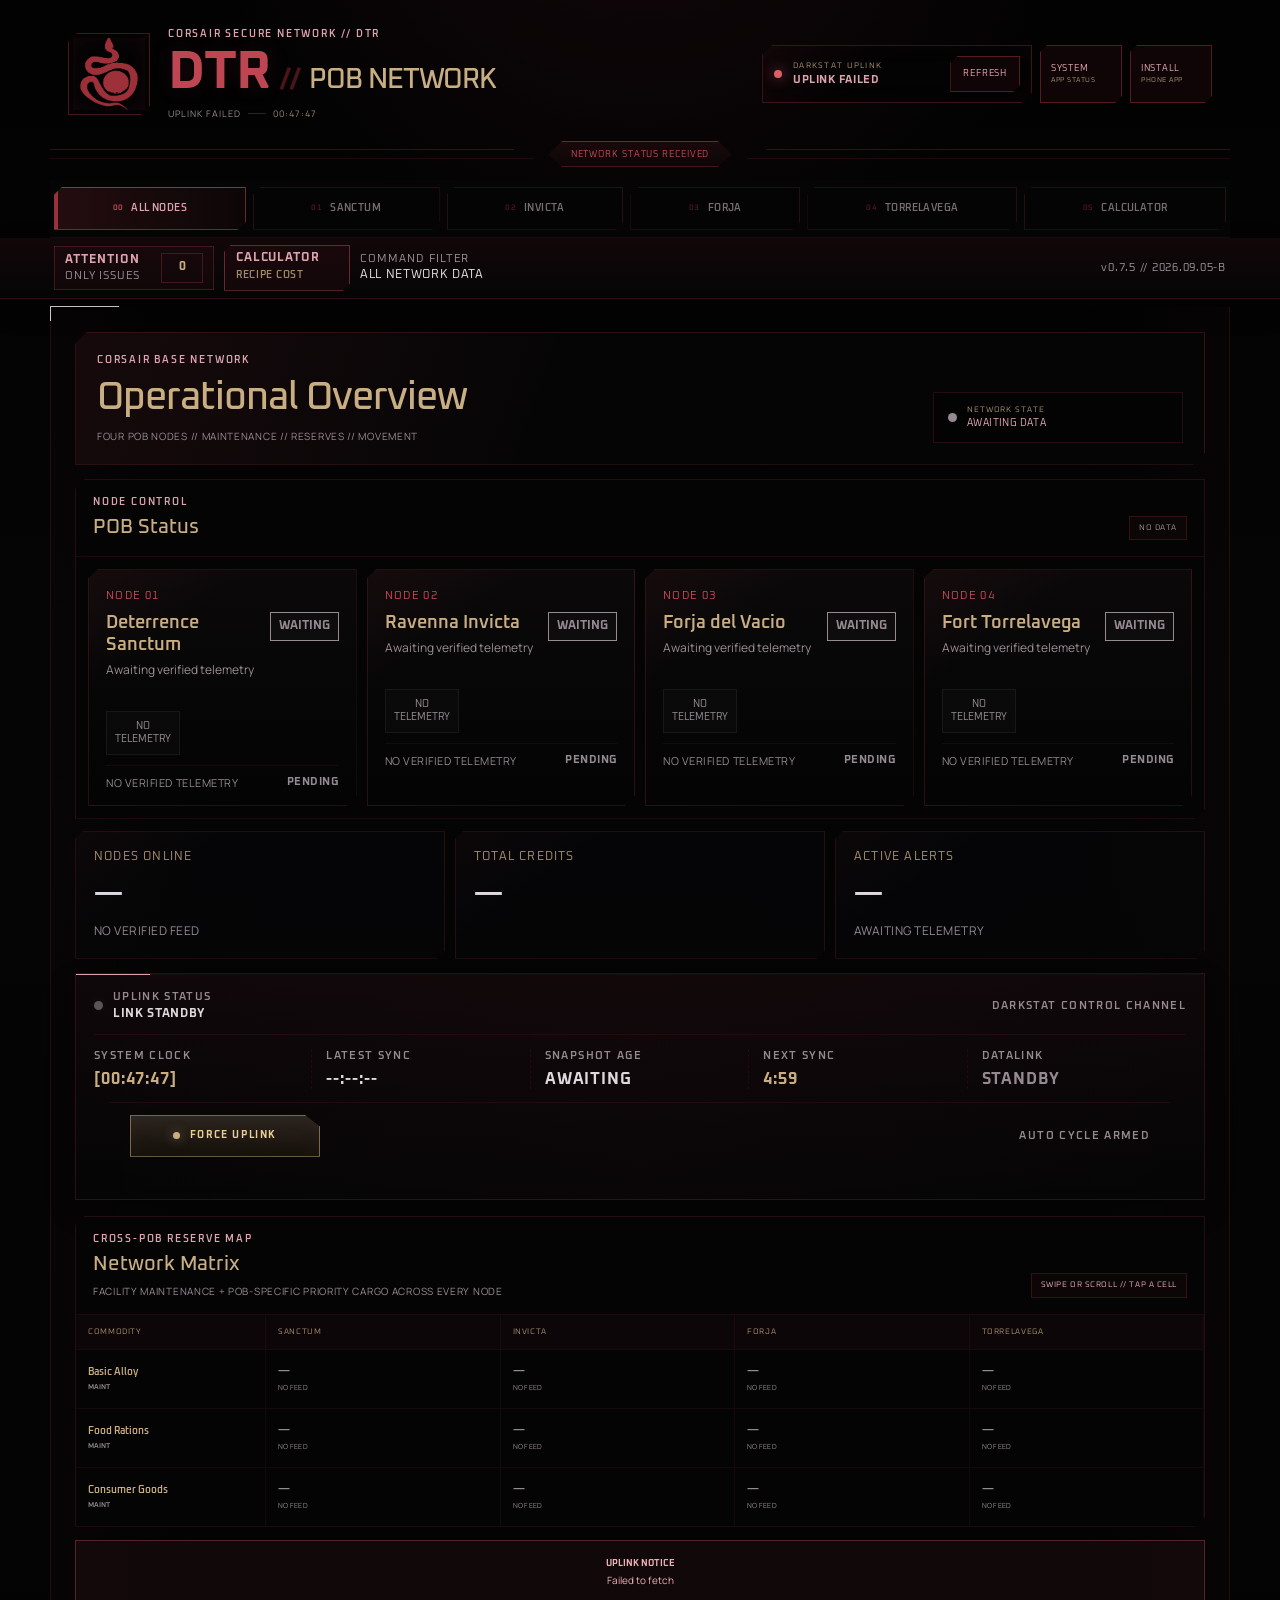
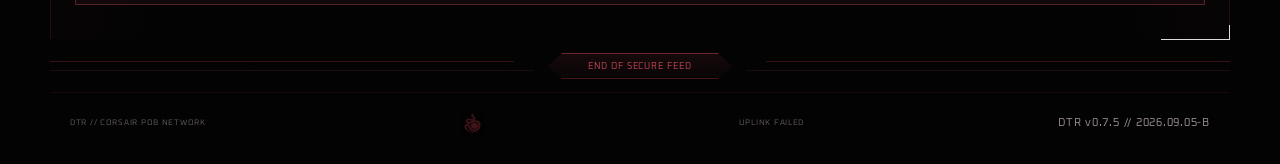
==== commit bcbb36a9: "DTR v0.7.5: compact production and add Scrap Smelter" ====
--- a/index.html
+++ b/index.html
@@ -129,27 +129,17 @@
         <article class="stat-card"><span class="card-index">02</span><small>FREE STORAGE</small><strong id="storageValue">—</strong><span class="delta" id="storageDelta">—</span></article>
       </div>
 
-      <div class="detail-columns">
-        <section class="maintenance-panel">
-          <div class="section-head compact">
-            <div><p class="section-kicker">FACILITY MAINTENANCE</p><h3>Daily Operating Reserves</h3><p class="section-subline">Basic Alloy // Food Rations // Consumer Goods</p></div>
-            <span class="facility-state" id="facilityState">CHECKING</span>
-          </div>
-          <div class="maintenance-grid" id="maintenanceGrid"></div>
-        </section>
-
-        <section class="priority-panel">
-          <div class="section-head compact">
-            <div><p class="section-kicker">PRIORITY FEED</p><h3>Attention Required</h3></div>
-            <span class="alert-count" id="priorityCount">0 ALERTS</span>
-          </div>
-          <div class="priority-list" id="priorityList"></div>
-        </section>
-      </div>
+      <section class="maintenance-panel">
+        <div class="section-head compact">
+          <div><p class="section-kicker">FACILITY MAINTENANCE</p><h3>Daily Operating Reserves</h3><p class="section-subline">Basic Alloy // Food Rations // Consumer Goods</p></div>
+          <span class="facility-state" id="facilityState">CHECKING</span>
+        </div>
+        <div class="maintenance-grid" id="maintenanceGrid"></div>
+      </section>
 
       <section class="production-panel" id="productionPanel" hidden>
         <div class="section-head compact">
-          <div><p class="section-kicker">TORRELAVEGA PRODUCTION</p><h3>Wildcat Gold Refining</h3><p class="section-subline">Advanced recipe // Corsair material efficiency // live POB stock</p></div>
+          <div><p class="section-kicker">TORRELAVEGA PRODUCTION</p><h3>Production Modules</h3><p class="section-subline">Wildcat Gold // Basic Alloy // live material capacity</p></div>
           <span class="production-state" id="productionState">CHECKING</span>
         </div>
         <div id="productionGrid"></div>
--- a/dtr-production.css
+++ b/dtr-production.css
@@ -1,4 +1,4 @@
-/* Torrelavega production module */
+/* Compact Torrelavega production modules */
 .production-panel {
   margin-top: 14px;
   overflow: hidden;
@@ -7,7 +7,8 @@
   clip-path: polygon(10px 0, 100% 0, 100% calc(100% - 10px), calc(100% - 10px) 100%, 0 100%, 0 10px);
 }
 
-.production-state {
+.production-state,
+.production-card-state {
   padding: 6px 9px;
   border: 1px solid currentColor;
   background: rgba(74, 20, 26, 0.11);
@@ -16,40 +17,47 @@
   white-space: nowrap;
 }
 
-#productionGrid { padding: 12px; }
+#productionGrid {
+  padding: 10px;
+  display: grid;
+  grid-template-columns: repeat(2, minmax(0, 1fr));
+  gap: 10px;
+}
 
 .production-card {
   position: relative;
+  min-width: 0;
   overflow: hidden;
   border: 1px solid rgba(157, 48, 57, 0.25);
   background:
-    linear-gradient(115deg, rgba(157, 48, 57, 0.085), transparent 34%),
+    linear-gradient(115deg, rgba(157, 48, 57, 0.075), transparent 32%),
     linear-gradient(180deg, rgba(10, 9, 10, 0.98), rgba(3, 3, 4, 0.98));
   box-shadow: inset 3px 0 0 currentColor;
-  clip-path: polygon(12px 0, 100% 0, 100% calc(100% - 12px), calc(100% - 12px) 100%, 0 100%, 0 12px);
+  clip-path: polygon(10px 0, 100% 0, 100% calc(100% - 10px), calc(100% - 10px) 100%, 0 100%, 0 10px);
 }
 
 .production-card::after {
   content: "";
   position: absolute;
   right: -28px;
-  top: 18px;
-  width: 180px;
+  top: 10px;
+  width: 130px;
   aspect-ratio: 1;
   pointer-events: none;
-  opacity: 0.025;
+  opacity: 0.022;
   background: var(--sigil) center / contain no-repeat;
 }
 
 .production-card > header {
   position: relative;
   z-index: 1;
+  min-height: 72px;
+  padding: 12px 13px;
   display: flex;
-  align-items: flex-end;
+  align-items: flex-start;
   justify-content: space-between;
-  gap: 24px;
-  padding: 20px;
-  border-bottom: 1px solid rgba(157, 48, 57, 0.15);
+  gap: 10px;
+  border-bottom: 1px solid rgba(157, 48, 57, 0.14);
 }
 
 .production-card > header small,
@@ -57,53 +65,53 @@
 .production-materials small,
 .production-card > footer small {
   color: var(--muted);
-  font: 0.66rem "Oxanium", sans-serif;
-  letter-spacing: 0.08em;
+  font: 0.62rem "Oxanium", sans-serif;
+  letter-spacing: 0.065em;
 }
 
 .production-card h4 {
-  margin: 5px 0 0;
+  margin: 4px 0 0;
   color: var(--gold);
-  font: 600 clamp(1.65rem, 4vw, 2.5rem) "Oxanium", sans-serif;
-  letter-spacing: -0.025em;
-}
-
-.production-card header p {
-  margin: 8px 0 0;
+  font: 600 clamp(1.25rem, 2.8vw, 1.65rem) "Oxanium", sans-serif;
+  letter-spacing: -0.02em;
+}
+
+.production-command {
+  position: relative;
+  z-index: 1;
+  padding: 9px 11px;
+  display: grid;
+  grid-template-columns: auto 1fr auto;
+  align-items: center;
+  gap: 8px;
+  border-bottom: 1px solid rgba(157, 48, 57, 0.12);
+}
+
+.production-command p {
+  margin: 0;
   color: var(--gold-soft);
-  font: 0.72rem "Oxanium", sans-serif;
-  letter-spacing: 0.08em;
-}
-
-.production-card header p strong { color: var(--text); }
-
-.production-actions {
-  display: grid;
-  justify-items: end;
-  gap: 9px;
-}
-
-.production-actions span {
-  color: var(--good);
-  font: 700 0.66rem "Oxanium", sans-serif;
-  letter-spacing: 0.07em;
-}
-
-.production-actions button {
-  min-width: 190px;
-  min-height: 48px;
-  padding: 0 18px;
+  font: 0.68rem "Oxanium", sans-serif;
+  letter-spacing: 0.06em;
+  white-space: nowrap;
+}
+
+.production-command p strong { color: var(--text); font-size: 0.88rem; }
+.production-command > span { color: var(--good); font: 700 0.61rem "Oxanium", sans-serif; letter-spacing: 0.05em; text-align: right; }
+
+.production-command button {
+  min-height: 42px;
+  padding: 0 12px;
   border: 1px solid rgba(200, 174, 130, 0.5);
   background: linear-gradient(90deg, rgba(200, 174, 130, 0.11), rgba(157, 48, 57, 0.07));
   color: var(--gold);
-  font: 700 0.76rem "Oxanium", sans-serif;
-  letter-spacing: 0.075em;
+  font: 700 0.68rem "Oxanium", sans-serif;
+  letter-spacing: 0.055em;
   cursor: pointer;
-  clip-path: polygon(8px 0, 100% 0, 100% calc(100% - 8px), calc(100% - 8px) 100%, 0 100%, 0 8px);
-}
-
-.production-actions button:hover,
-.production-actions button:focus-visible {
+  clip-path: polygon(7px 0, 100% 0, 100% calc(100% - 7px), calc(100% - 7px) 100%, 0 100%, 0 7px);
+}
+
+.production-command button:hover,
+.production-command button:focus-visible {
   outline: none;
   border-color: var(--gold);
   background: rgba(200, 174, 130, 0.14);
@@ -112,118 +120,109 @@
 .production-metrics {
   display: grid;
   grid-template-columns: repeat(3, minmax(0, 1fr));
-  border-bottom: 1px solid rgba(157, 48, 57, 0.14);
+  border-bottom: 1px solid rgba(157, 48, 57, 0.12);
 }
 
 .production-metrics > div {
-  min-height: 112px;
-  padding: 17px 20px;
-  border-right: 1px solid rgba(157, 48, 57, 0.12);
+  min-width: 0;
+  min-height: 70px;
+  padding: 10px 11px;
+  border-right: 1px solid rgba(157, 48, 57, 0.1);
 }
 
 .production-metrics > div:last-child { border-right: 0; }
 
 .production-metrics strong {
   display: block;
-  margin-top: 10px;
+  margin-top: 6px;
+  overflow: hidden;
   color: var(--text);
-  font: 600 clamp(1.6rem, 4vw, 2.25rem) "Oxanium", sans-serif;
-}
-
-.production-metrics span {
-  display: block;
-  margin-top: 4px;
-  color: var(--gold-soft);
-  font-size: 0.68rem;
-  letter-spacing: 0.05em;
+  font: 600 clamp(1.12rem, 2.7vw, 1.45rem) "Oxanium", sans-serif;
+  text-overflow: ellipsis;
+  white-space: nowrap;
 }
 
 .production-next {
-  margin: 14px;
-  padding: 13px 15px;
+  margin: 8px;
+  padding: 9px 10px;
   border: 1px dashed currentColor;
   background: rgba(255, 255, 255, 0.012);
-  font: 700 0.75rem "Oxanium", sans-serif;
-  letter-spacing: 0.07em;
+  font: 700 0.67rem/1.4 "Oxanium", sans-serif;
+  letter-spacing: 0.05em;
 }
 
 .production-materials {
-  margin: 0 14px 14px;
-  border: 1px solid rgba(157, 48, 57, 0.17);
-  background: rgba(0, 0, 0, 0.24);
-}
-
-.production-materials summary {
-  min-height: 46px;
-  padding: 0 14px;
+  margin: 0 8px 8px;
+  border: 1px solid rgba(157, 48, 57, 0.16);
+  background: rgba(0, 0, 0, 0.23);
+}
+
+.production-materials-head {
+  min-height: 34px;
+  padding: 7px 9px;
   display: flex;
   align-items: center;
   justify-content: space-between;
-  gap: 12px;
-  color: var(--rose);
-  font: 700 0.69rem "Oxanium", sans-serif;
-  letter-spacing: 0.075em;
-  cursor: pointer;
-  list-style-position: inside;
-}
-
-.production-materials summary span { color: var(--muted); font-size: 0.61rem; }
-.production-materials[open] summary { border-bottom: 1px solid rgba(157, 48, 57, 0.14); }
+  gap: 8px;
+  border-bottom: 1px solid rgba(157, 48, 57, 0.13);
+}
+
+.production-materials-head strong { color: var(--rose); font: 700 0.67rem "Oxanium", sans-serif; letter-spacing: 0.07em; }
+.production-materials-head span { color: var(--muted); font: 0.58rem "Oxanium", sans-serif; letter-spacing: 0.05em; }
 .production-materials ul { margin: 0; padding: 0; list-style: none; }
 
 .production-materials li {
-  display: grid;
-  grid-template-columns: minmax(180px, 1fr) 130px 130px 120px;
+  min-height: 56px;
+  padding: 8px 9px;
+  display: grid;
+  grid-template-columns: minmax(0, 1fr) 78px 88px;
   align-items: center;
-  gap: 12px;
-  min-height: 70px;
-  padding: 12px 14px;
-  border-bottom: 1px solid rgba(157, 48, 57, 0.1);
+  gap: 8px;
+  border-bottom: 1px solid rgba(157, 48, 57, 0.09);
 }
 
 .production-materials li:last-child { border-bottom: 0; }
-.production-materials li > div strong { display: block; margin-top: 4px; color: var(--gold); font: 600 0.92rem "Oxanium", sans-serif; }
-.production-materials li > span { display: grid; gap: 4px; }
-.production-materials li > span b { color: var(--text); font: 600 0.9rem "Oxanium", sans-serif; }
-.production-materials li > em { color: inherit; font: 700 0.65rem "Oxanium", sans-serif; font-style: normal; text-align: right; }
+.production-materials li > div { min-width: 0; }
+.production-materials li > div strong { display: block; margin-top: 2px; overflow: hidden; color: var(--gold); font: 600 0.84rem "Oxanium", sans-serif; text-overflow: ellipsis; white-space: nowrap; }
+.production-materials li > div em { display: block; margin-top: 3px; color: inherit; font: 700 0.58rem "Oxanium", sans-serif; font-style: normal; }
+.production-materials li > span { min-width: 0; display: grid; gap: 3px; text-align: right; }
+.production-materials li > span b { overflow: hidden; color: var(--text); font: 600 0.82rem "Oxanium", sans-serif; text-overflow: ellipsis; white-space: nowrap; }
 
 .production-card > footer {
+  padding: 9px 11px 12px;
   display: flex;
   flex-wrap: wrap;
-  gap: 8px 24px;
-  padding: 14px 20px 18px;
-  border-top: 1px solid rgba(157, 48, 57, 0.12);
-}
-
-.production-card > footer span { display: grid; gap: 4px; }
-.production-card > footer b { color: var(--gold-soft); font: 600 0.72rem "Oxanium", sans-serif; }
-.production-empty { padding: 24px; text-align: center; font: 0.75rem "Oxanium", sans-serif; }
+  gap: 7px 18px;
+  border-top: 1px solid rgba(157, 48, 57, 0.1);
+}
+
+.production-card > footer span { display: grid; gap: 3px; }
+.production-card > footer b { color: var(--gold-soft); font: 600 0.65rem "Oxanium", sans-serif; }
+.production-empty { grid-column: 1 / -1; padding: 20px; text-align: center; font: 0.75rem "Oxanium", sans-serif; }
+
+@media (max-width: 980px) {
+  #productionGrid { grid-template-columns: 1fr; }
+}
 
 @media (max-width: 760px) {
-  #productionGrid { padding: 8px; }
-  .production-card > header { align-items: stretch; flex-direction: column; gap: 15px; padding: 16px; }
-  .production-card h4 { font-size: 1.75rem; }
-  .production-actions { justify-items: stretch; }
-  .production-actions button { width: 100%; min-width: 0; min-height: 52px; }
-  .production-metrics { grid-template-columns: repeat(3, minmax(0, 1fr)); }
-  .production-metrics > div { min-height: 98px; padding: 13px 10px; }
-  .production-metrics strong { font-size: 1.35rem; }
-  .production-metrics span { overflow: hidden; font-size: 0.58rem; text-overflow: ellipsis; white-space: nowrap; }
-  .production-next { margin: 10px; padding: 12px; font-size: 0.69rem; line-height: 1.45; }
-  .production-materials { margin: 0 10px 10px; }
-  .production-materials summary { min-height: 50px; padding: 0 11px; }
-  .production-materials li {
-    grid-template-columns: 1fr 1fr;
-    gap: 12px 9px;
-    padding: 13px 11px;
-  }
-  .production-materials li > div { grid-column: 1 / -1; }
-  .production-materials li > em { grid-column: 1 / -1; text-align: left; }
-  .production-card > footer { display: grid; padding: 13px 16px 17px; }
-}
-
-@media (max-width: 390px) {
-  .production-metrics { grid-template-columns: 1fr; }
-  .production-metrics > div { min-height: 80px; border-right: 0; border-bottom: 1px solid rgba(157, 48, 57, 0.12); }
-  .production-metrics > div:last-child { border-bottom: 0; }
-}
+  #productionGrid { padding: 7px; gap: 7px; }
+  .production-card > header { min-height: 64px; padding: 10px 11px; }
+  .production-card h4 { font-size: 1.25rem; }
+  .production-card-state { padding: 5px 7px; font-size: 0.61rem; }
+  .production-command { grid-template-columns: minmax(0, 1fr) auto; padding: 8px 9px; }
+  .production-command > span { grid-column: 1 / -1; grid-row: 2; text-align: left; }
+  .production-command button { min-height: 44px; padding-inline: 10px; }
+  .production-metrics > div { min-height: 64px; padding: 9px; }
+  .production-metrics strong { font-size: 1.12rem; }
+  .production-next { margin: 7px; padding: 8px 9px; }
+  .production-materials { margin: 0 7px 7px; }
+  .production-materials li { grid-template-columns: minmax(0, 1fr) 70px 80px; gap: 6px; padding: 8px; }
+  .production-materials li > div strong { font-size: 0.8rem; }
+  .production-materials li > span b { font-size: 0.76rem; }
+  .production-card > footer { display: grid; padding: 8px 10px 11px; }
+}
+
+@media (max-width: 370px) {
+  .production-materials-head span { display: none; }
+  .production-materials li { grid-template-columns: minmax(0, 1fr) 62px 70px; }
+}
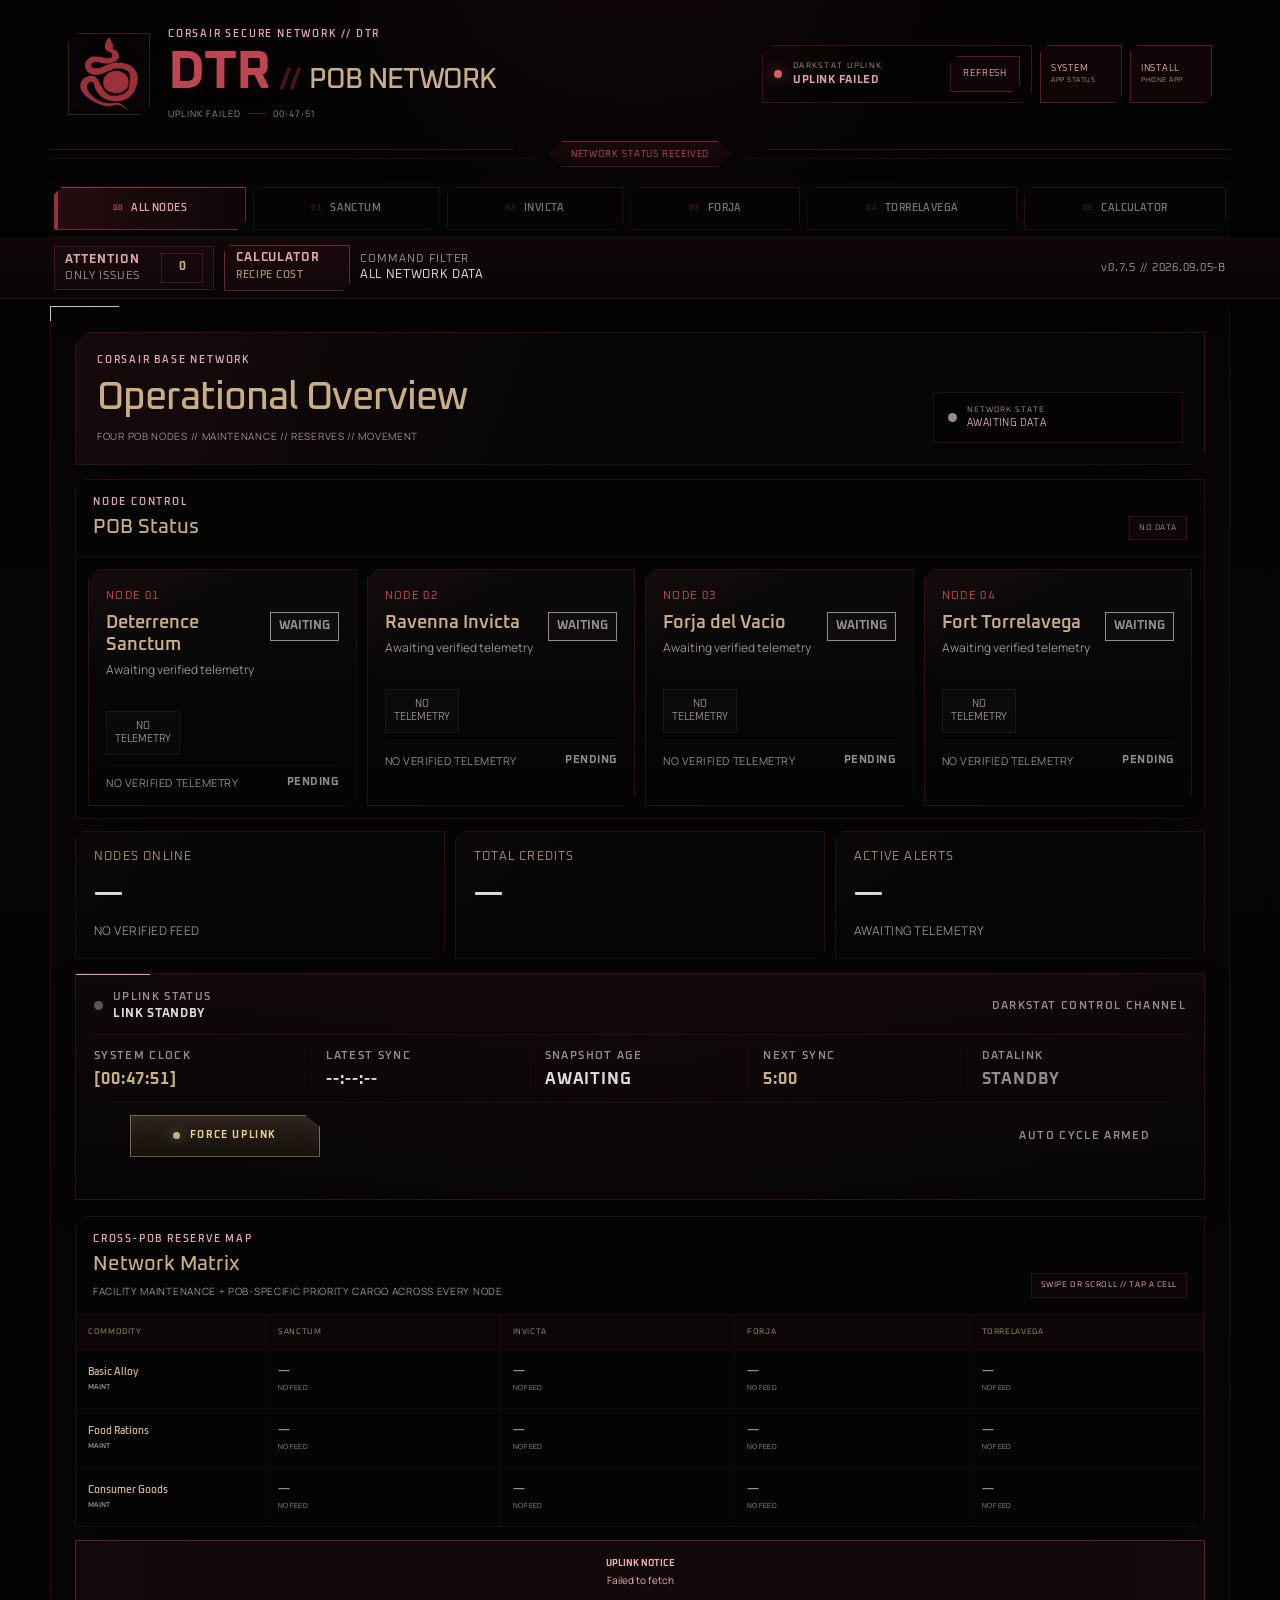
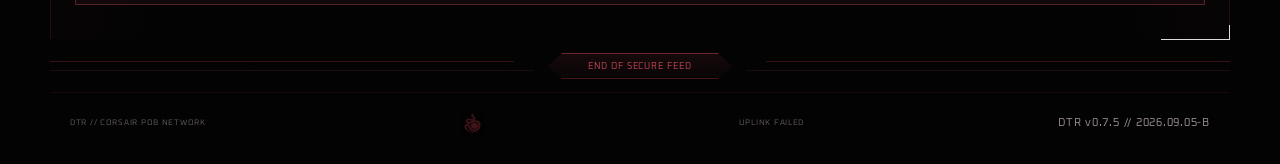
==== commit 36e3bffa: "Load procurement price direction adapter" ====
--- a/index.html
+++ b/index.html
@@ -199,9 +199,10 @@
   <script src="./dtr-pwa.js"></script>
   <script src="./recipe-catalog.js"></script>
   <script src="./app.js"></script>
+  <script src="./dtr-procurement-prices.js"></script>
   <script src="./dtr-calculator.js"></script>
   <script src="./dtr-production.js"></script>
   <script src="./dtr-quality.js"></script>
   <script src="./dtr-uplink.js"></script>
 </body>
-</html>
+</html>
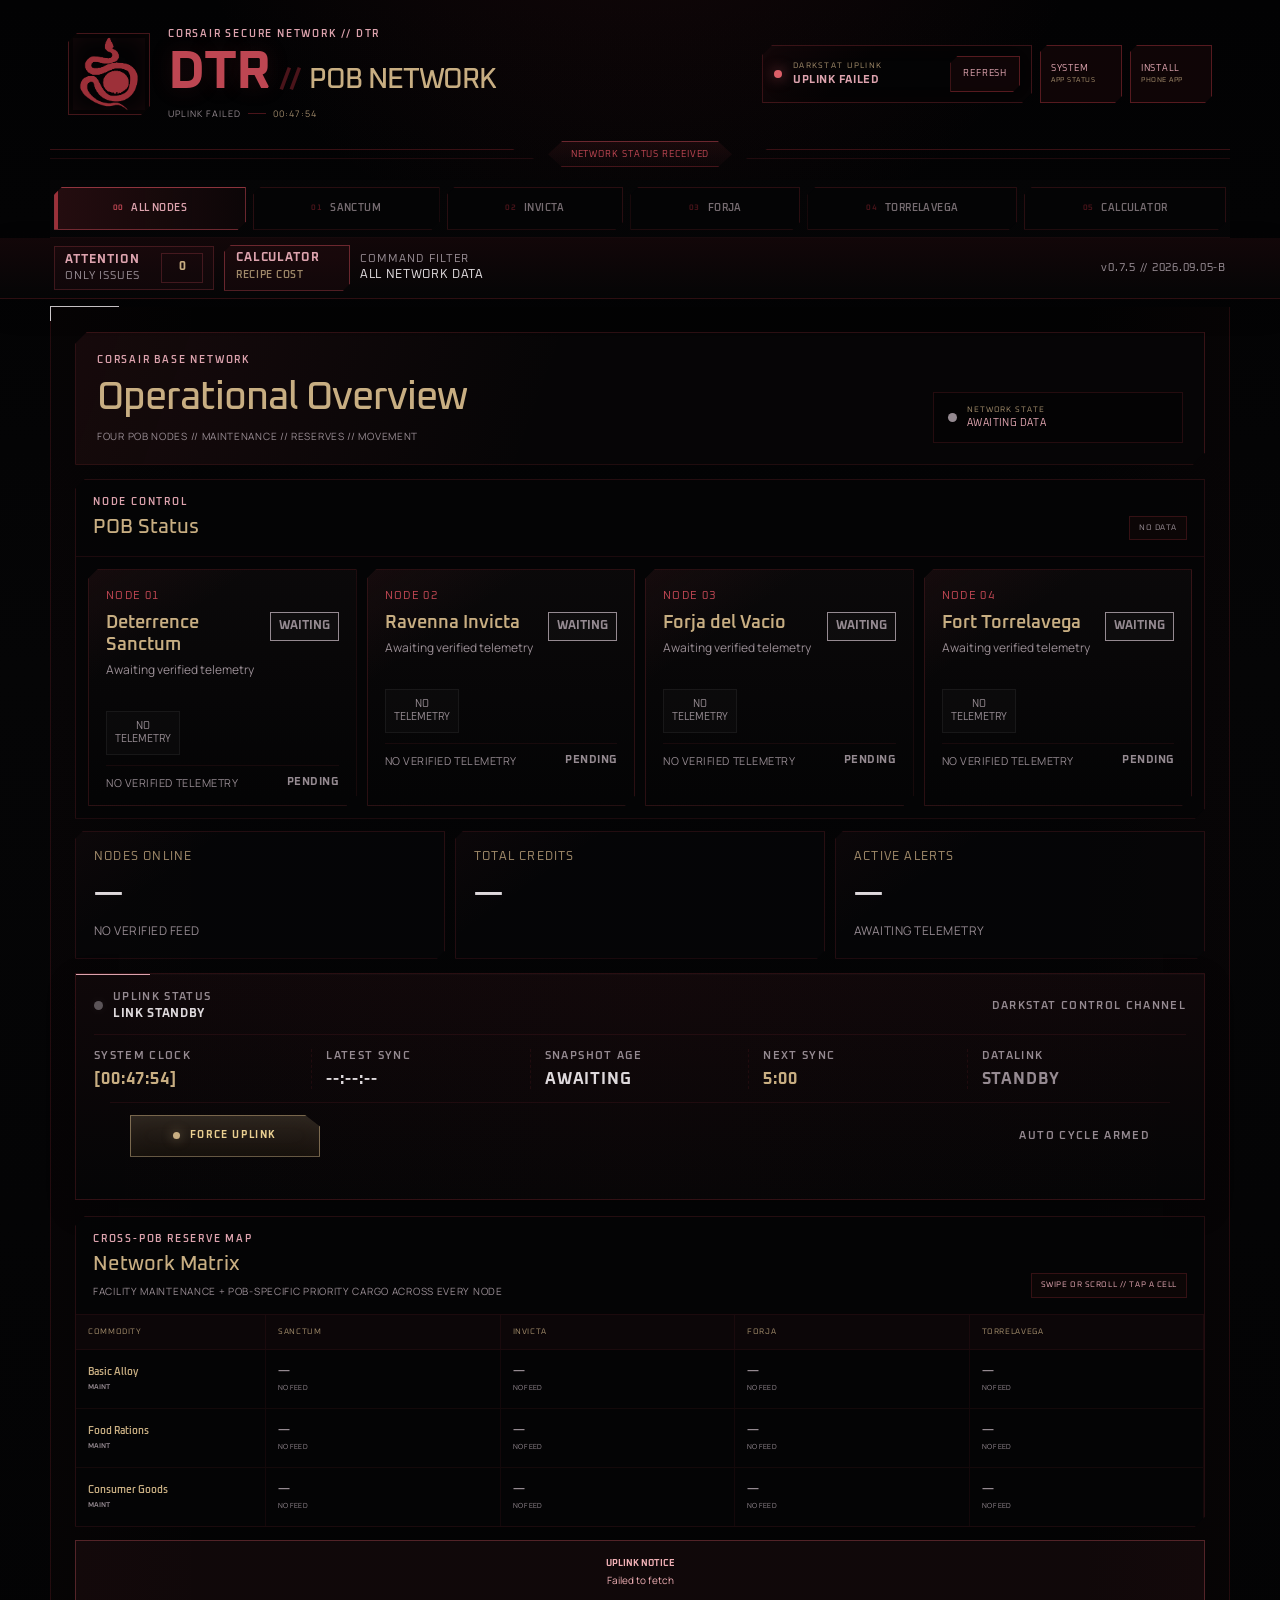
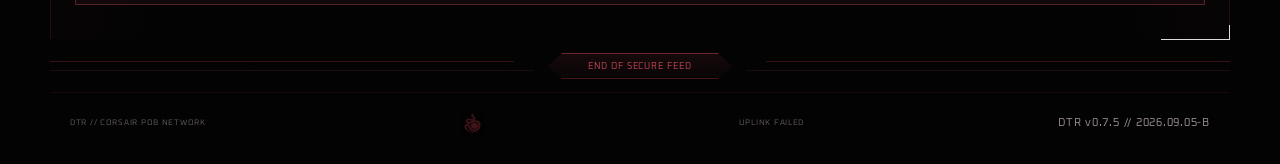
==== commit 3bfea939: "Load hardened mobile calculator layout" ====
--- a/index.html
+++ b/index.html
@@ -24,6 +24,7 @@
   <link rel="stylesheet" href="./dtr-responsive.css">
   <link rel="stylesheet" href="./dtr-calculator.css">
   <link rel="stylesheet" href="./dtr-production.css">
+  <link rel="stylesheet" href="./dtr-calculator-mobile.css">
 </head>
 <body>
   <div class="ambient-grid" aria-hidden="true"></div>
--- a/dtr-calculator-mobile.css
+++ b/dtr-calculator-mobile.css
@@ -0,0 +1,123 @@
+/* DTR calculator mobile layout hardening.
+   Keep alternative-material selectors inside their own material row so
+   recipe cards cannot overlap price, cost or status fields on phones. */
+@media (max-width: 760px) {
+  #calculatorView .calculator-table tr {
+    display: grid;
+    grid-template-columns: minmax(0, 1fr) minmax(0, 1fr);
+    grid-template-areas:
+      "material material"
+      "required stock"
+      "price price"
+      "cost status";
+    align-items: start;
+    gap: 12px 10px;
+  }
+
+  #calculatorView .calculator-table td {
+    width: auto;
+    min-width: 0;
+    max-width: 100%;
+    overflow: visible;
+  }
+
+  #calculatorView .calculator-table td:nth-child(1) {
+    grid-area: material;
+    min-width: 0;
+    padding-bottom: 12px;
+    border-bottom: 1px solid rgba(157, 48, 57, 0.13);
+  }
+
+  #calculatorView .calculator-table td:nth-child(2) { grid-area: required; }
+  #calculatorView .calculator-table td:nth-child(3) { grid-area: stock; }
+  #calculatorView .calculator-table td:nth-child(4) { grid-area: price; }
+  #calculatorView .calculator-table td:nth-child(5) { grid-area: cost; }
+  #calculatorView .calculator-table td:nth-child(6) { grid-area: status; }
+
+  #calculatorView .calculator-table td:last-child {
+    display: block;
+    align-self: end;
+  }
+
+  #calculatorView .calculator-table td:last-child::before {
+    content: "STATUS";
+    display: block;
+    margin-bottom: 5px;
+    color: #948990;
+    font: 0.67rem "Oxanium", sans-serif;
+    letter-spacing: 0.055em;
+  }
+
+  #calculatorView .calculator-alternative {
+    box-sizing: border-box;
+    width: 100%;
+    min-width: 0;
+    max-width: 100%;
+    margin-top: 12px;
+    padding: 10px;
+    overflow: hidden;
+  }
+
+  #calculatorView .calculator-alternative select {
+    box-sizing: border-box;
+    display: block;
+    width: 100%;
+    min-width: 0;
+    max-width: 100%;
+    min-height: 50px;
+    overflow: hidden;
+    text-overflow: ellipsis;
+    white-space: nowrap;
+  }
+
+  #calculatorView .calculator-alternative > span,
+  #calculatorView .calculator-alternative > small {
+    display: block;
+    max-width: 100%;
+    overflow-wrap: anywhere;
+  }
+
+  #calculatorView .calculator-price-editor,
+  #calculatorView .calculator-price-editor > div {
+    width: 100%;
+    min-width: 0;
+    max-width: 100%;
+  }
+
+  #calculatorView .calculator-status {
+    max-width: 100%;
+    white-space: normal;
+    text-align: center;
+  }
+}
+
+@media (max-width: 430px) {
+  #calculatorView .calculator-table tr {
+    grid-template-columns: 1fr;
+    grid-template-areas:
+      "material"
+      "required"
+      "stock"
+      "price"
+      "cost"
+      "status";
+    gap: 11px;
+  }
+
+  #calculatorView .calculator-table td:not(:first-child) {
+    padding-top: 2px;
+  }
+
+  #calculatorView .calculator-table td:nth-child(2),
+  #calculatorView .calculator-table td:nth-child(3),
+  #calculatorView .calculator-table td:nth-child(5),
+  #calculatorView .calculator-table td:nth-child(6) {
+    padding-bottom: 8px;
+    border-bottom: 1px solid rgba(157, 48, 57, 0.08);
+  }
+
+  #calculatorView .calculator-table td:nth-child(6) {
+    padding-bottom: 0;
+    border-bottom: 0;
+  }
+}
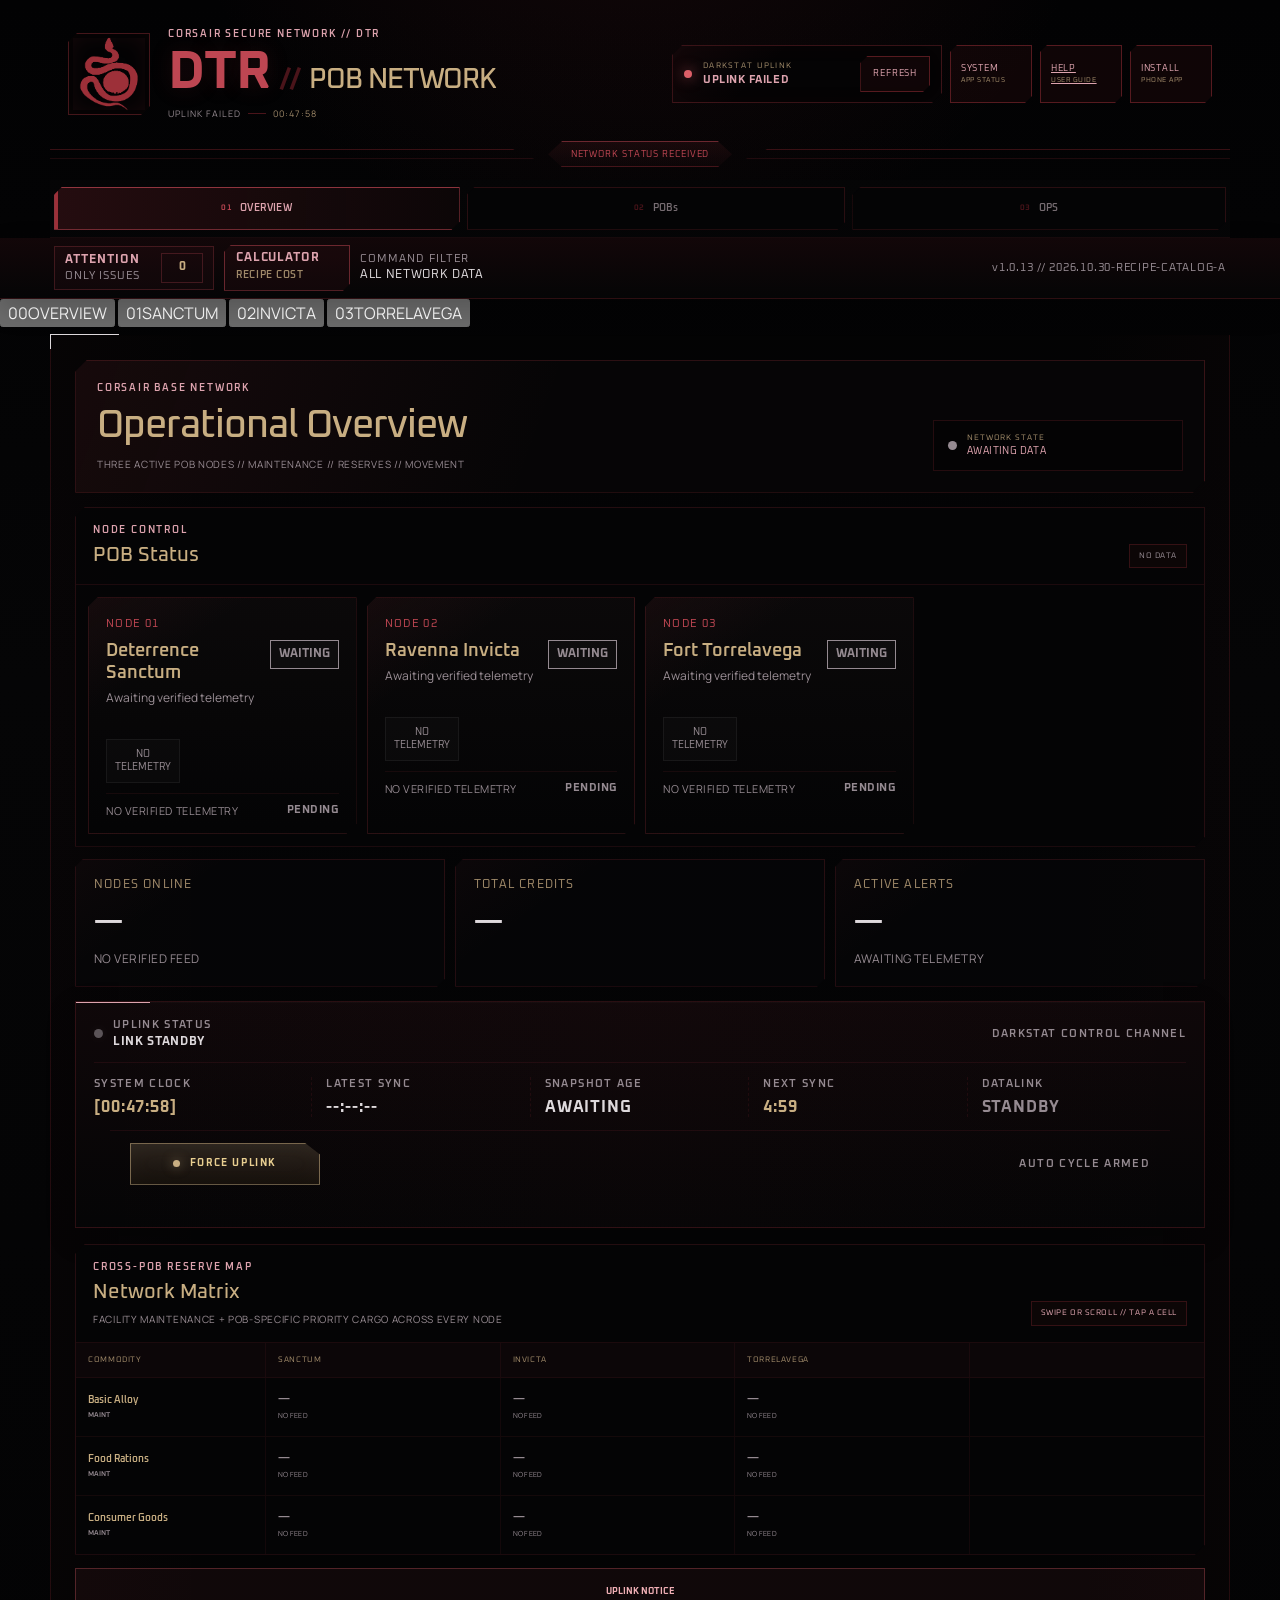
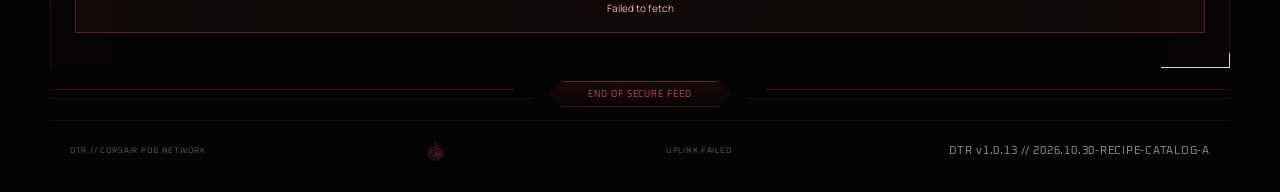
==== commit e94530ad: "Integrate operations hub, bounty board and mobile navigation" ====
--- a/index.html
+++ b/index.html
@@ -24,7 +24,13 @@
   <link rel="stylesheet" href="./dtr-responsive.css">
   <link rel="stylesheet" href="./dtr-calculator.css">
   <link rel="stylesheet" href="./dtr-production.css">
+  <link rel="stylesheet" href="./dtr-shipyard.css">
   <link rel="stylesheet" href="./dtr-calculator-mobile.css">
+  <link rel="stylesheet" href="./dtr-forum.css">
+  <link rel="stylesheet" href="./dtr-avatar.css">
+  <link rel="stylesheet" href="./dtr-trade-routes.css">
+  <link rel="stylesheet" href="./dtr-ships.css">
+  <link rel="stylesheet" href="./dtr-bounty.css">
 </head>
 <body>
   <div class="ambient-grid" aria-hidden="true"></div>
@@ -50,28 +56,50 @@
         <button id="refreshButton" type="button" aria-label="Refresh Darkstat telemetry">REFRESH</button>
       </div>
       <button class="system-button" id="systemButton" type="button" aria-haspopup="dialog" aria-controls="systemPanel"><span>SYSTEM</span><small>APP STATUS</small></button>
+      <a class="system-button" id="helpButton" href="./help/guide.html" target="_blank" rel="noopener noreferrer" aria-label="Open the DTR user guide in a new tab"><span>HELP</span><small>USER GUIDE</small></a>
       <button class="install-button" id="installButton" type="button"><span>INSTALL</span><small>PHONE APP</small></button>
     </div>
   </header>
 
   <div class="transmission-rail" aria-hidden="true"><span>NETWORK STATUS RECEIVED</span></div>
 
-  <nav class="tabs" id="tabs" aria-label="DTR workspace navigation">
-    <button class="tab active" type="button" data-view="overview"><span>00</span>ALL NODES</button>
-    <button class="tab" type="button" data-view="deterrence-sanctum"><span>01</span>SANCTUM</button>
-    <button class="tab" type="button" data-view="ravenna-invicta"><span>02</span>INVICTA</button>
-    <button class="tab" type="button" data-view="forja-del-vacio"><span>03</span>FORJA</button>
-    <button class="tab" type="button" data-view="fort-torrelavega"><span>04</span>TORRELAVEGA</button>
-    <button class="tab" type="button" data-view="calculator"><span>05</span>CALCULATOR</button>
+  <nav class="tabs" id="tabs" aria-label="DTR main sections">
+    <button class="tab active" type="button" data-view="overview"><span>01</span>OVERVIEW</button>
+    <button class="tab" type="button" data-view="pobs"><span>02</span>POBs</button>
+    <button class="tab" type="button" data-view="ops"><span>03</span>OPS</button>
   </nav>
+  <nav class="dtr-pob-subtabs" id="pobTabs" aria-label="POB network views">
+    <button class="pob-tab active" type="button" data-view="overview"><span>00</span>OVERVIEW</button>
+    <button class="pob-tab" type="button" data-view="deterrence-sanctum"><span>01</span>SANCTUM</button>
+    <button class="pob-tab" type="button" data-view="ravenna-invicta"><span>02</span>INVICTA</button>
+    <button class="pob-tab" type="button" data-view="fort-torrelavega"><span>03</span>TORRELAVEGA</button>
+  </nav>
 
   <main class="command-frame">
+    <section id="pobsView" class="view" hidden>
+      <div class="dtr-hub-hero"><div><p class="section-kicker">DTR // CORSAIR BASE NETWORK</p><h2>POB OPERATIONS</h2><p>SELECT YOUR NODE // LIVE LOGISTICS &amp; PRODUCTION</p></div></div>
+      <div class="dtr-pob-launches">
+        <button type="button" data-hub-view="deterrence-sanctum"><small>NODE 01</small><strong>DETERRENCE SANCTUM</strong><span>Maintenance // Stock // Production</span></button>
+        <button type="button" data-hub-view="ravenna-invicta"><small>NODE 02</small><strong>RAVENNA INVICTA</strong><span>Production // Shipyard // Inventory</span></button>
+        <button type="button" data-hub-view="fort-torrelavega"><small>NODE 03</small><strong>FORT TORRELAVEGA</strong><span>Wildcat Gold // Stock // Reserves</span></button>
+      </div>
+    </section>
+    <section id="opsView" class="view" hidden>
+      <div class="dtr-hub-hero"><div><p class="section-kicker">DTR // MISSION UTILITIES</p><h2>OPERATIONS CENTER</h2><p>TRADE INTELLIGENCE // TRANSMISSIONS // BOUNTY CLAIMS</p></div></div>
+      <div class="dtr-hub-grid">
+        <button class="dtr-hub-card" type="button" data-hub-view="trade-routes"><small>OPS 01 // MARKET</small><div><strong>TRADE ROUTES</strong><em>Route planning &amp; profit intelligence</em></div><span class="dtr-hub-arrow" aria-hidden="true">›</span></button>
+        <button class="dtr-hub-card" type="button" data-hub-view="calculator"><small>OPS 02 // PRODUCTION</small><div><strong>CALCULATOR</strong><em>Recipe costs &amp; resource planning</em></div><span class="dtr-hub-arrow" aria-hidden="true">›</span></button>
+        <button class="dtr-hub-card" type="button" data-hub-view="forum"><small>OPS 03 // COMMUNICATION</small><div><strong>FORUM TOOLS</strong><em>BBCode composer &amp; avatar studio</em></div><span class="dtr-hub-arrow" aria-hidden="true">›</span></button>
+        <button class="dtr-hub-card dtr-hub-card--bounty" type="button" data-hub-view="bounty"><small>OPS 04 // COMBAT</small><div><strong>BOUNTY BOARD</strong><em>Kill &amp; piracy claims // evidence</em></div><span class="dtr-hub-arrow" aria-hidden="true">›</span></button>
+      </div>
+    </section>
+    <section id="bountyView" class="view" hidden><div id="bountyRoot"></div></section>
     <section id="overviewView" class="view">
       <div class="network-hero">
         <div class="network-identity">
           <p class="section-kicker">CORSAIR BASE NETWORK</p>
           <h2>Operational Overview</h2>
-          <p class="section-subline">Four POB nodes // maintenance // reserves // movement</p>
+          <p class="section-subline">Three active POB nodes // maintenance // reserves // movement</p>
         </div>
         <div class="network-state" id="networkState"><i></i><div><small>NETWORK STATE</small><strong>AWAITING DATA</strong></div></div>
       </div>
@@ -103,8 +131,127 @@
       </section>
     </section>
 
+    <section id="tradeRoutesView" class="view dtr-routes-view" hidden>
+      <div class="dtr-routes-hero"><div><p class="section-kicker">DTR TRADE INTELLIGENCE</p>
+        <h2>Trade Routes</h2><p>LOADING TRADE ROUTE PLANNER...</p></div></div>
+    </section>
+
     <section id="calculatorView" class="view calculator-view" hidden>
       <div class="calculator-empty">LOADING RECIPE CATALOG…</div>
+    </section>
+
+
+    <section id="forumView" class="view dtr-forum-view" hidden>
+      <header class="dtr-forum-hero">
+        <div><p class="section-kicker">CORSAIR SECURE NETWORK // COMMUNICATIONS</p><h2>Forum Tools</h2><p>COMPOSE TRANSMISSIONS OR CREATE A FRAMED CHARACTER PORTRAIT.</p></div>
+        <em>LOCAL DRAFTS // NO ACCOUNT REQUIRED</em>
+      </header>
+      <nav class="dtr-forum-tool-tabs" aria-label="Choose a forum tool">
+        <button id="dtrForumToolComposer" type="button" data-forum-tool="composer" aria-pressed="true"><span>01</span> FORUM COMPOSER</button>
+        <button id="dtrForumToolAvatar" type="button" data-forum-tool="avatar" aria-pressed="false"><span>02</span> AVATAR FRAME</button>
+      </nav>
+      <div id="dtrForumComposerWorkspace" aria-label="Forum transmission composer">
+      <p class="dtr-forum-copy-feedback" id="dtrForumCopyFeedback" role="status" aria-live="polite" hidden></p>
+      <nav class="dtr-forum-lenses" role="tablist" aria-label="Forum composer views">
+        <button type="button" role="tab" data-forum-lens="write" aria-controls="dtrForumWrite" aria-selected="true">01 WRITE</button>
+        <button type="button" role="tab" data-forum-lens="preview" aria-controls="dtrForumPreviewPanel" aria-selected="false">02 PREVIEW</button>
+        <button type="button" role="tab" data-forum-lens="code" aria-controls="dtrForumCodePanel" aria-selected="false">03 BB CODE</button>
+      </nav>
+      <div class="dtr-forum-grid">
+        <section class="dtr-forum-panel" id="dtrForumWrite" data-forum-panel="write" aria-label="Write transmission">
+          <div class="dtr-forum-panel-head"><strong>01 // WRITE TRANSMISSION</strong><small id="dtrForumCount">0 CHARACTERS</small></div>
+          <div class="dtr-forum-fields">
+            <label class="dtr-forum-field wide"><span>LOAD SAVED SENDER</span><select id="dtrForumSenderList"><option value="">CUSTOM / ENTER SENDER</option></select><small>ANY CHARACTER MAY SEND. PROFILES ARE STORED ON THIS DEVICE.</small></label>
+            <label class="dtr-forum-field"><span>SENDER ID</span><input id="dtrForum_sender" data-forum-field maxlength="100" placeholder="Character or organisation name"></label>
+            <label class="dtr-forum-field"><span>ROLE / SIGNATURE TITLE</span><input id="dtrForum_role" data-forum-field maxlength="110" placeholder="Optional rank or title"></label>
+            <label class="dtr-forum-field wide"><span>PERSONAL SENDER IMAGE / LEFT (OPTIONAL)</span><input id="dtrForum_leftImage" data-forum-field inputmode="url" type="url" placeholder="https://example.com/your-character.gif"><small>PASTE YOUR OWN CHARACTER IMAGE OR GIF URL. LEFT BLANK BY DEFAULT. SAVED WITH THE SENDER PROFILE.</small></label>
+            <label class="dtr-forum-field"><span>LOCATION</span><input id="dtrForum_location" data-forum-field maxlength="150" placeholder="Origin of transmission"></label>
+            <label class="dtr-forum-field"><span>RECIPIENT</span><input id="dtrForum_recipient" data-forum-field maxlength="160" placeholder="Recipient / office / organisation"></label>
+            <label class="dtr-forum-field"><span>ENCRYPTION</span><input id="dtrForum_encryption" data-forum-field maxlength="130" placeholder="High Encryption / Open Channel / etc."></label>
+            <label class="dtr-forum-field"><span>INTERNAL DRAFT SUBJECT (OPTIONAL)</span><input id="dtrForum_subject" data-forum-field maxlength="160" placeholder="Only for organising drafts; not included in forum posts"></label>
+            <label class="dtr-forum-field wide"><span>OPENING (OPTIONAL)</span><input id="dtrForum_opening" data-forum-field maxlength="220" placeholder="Elders, fellow Corsairs, ..."></label>
+            <div class="dtr-forum-field wide">
+              <label class="dtr-forum-message-label" for="dtrForum_message">MESSAGE</label>
+              <div class="dtr-forum-tools" role="toolbar" aria-label="BBCode formatting tools">
+                <button type="button" data-forum-format="bold">BOLD</button><button type="button" data-forum-format="italic">ITALIC</button>
+                <button type="button" data-forum-format="underline">UNDERLINE</button><button type="button" data-forum-format="heading">HEADING</button>
+                <button type="button" data-forum-format="quote">QUOTE</button><button type="button" data-forum-format="spoiler">SPOILER</button>
+                <button type="button" data-forum-format="image">IMAGE</button><button type="button" data-forum-format="url">LINK</button>
+                <button type="button" data-forum-format="list">LIST</button>
+              </div>
+              <textarea id="dtrForum_message" data-forum-field rows="16" spellcheck="true" placeholder="Write your transmission. Plain text is fine; you can also paste existing [spoiler] and [img] BBCode here."></textarea>
+              <small>PLAIN TEXT OR BB CODE // **BOLD** AND ## HEADINGS ARE SUPPORTED.</small>
+            </div>
+            <label class="dtr-forum-field"><span>SIGN-OFF (OPTIONAL)</span><input id="dtrForum_closing" data-forum-field maxlength="150" placeholder="Con respeto, / Regards, ..."></label>
+            <label class="dtr-forum-field"><span>DRAFT NAME</span><input id="dtrForum_draftName" data-forum-field maxlength="100" placeholder="For your local draft archive"></label>
+            <details class="dtr-forum-advanced">
+              <summary>VISUAL SETTINGS // IMAGE URLS</summary>
+              <p class="dtr-forum-image-note">The top banner and footer are optional. The personal sender image is set above. The DTR serpent crest on the right is permanent and cannot be replaced.</p>
+              <div class="dtr-forum-fields">
+                <label class="dtr-forum-field wide"><span>TOP BANNER</span><input id="dtrForum_topImage" data-forum-field inputmode="url" placeholder="https://..."></label>
+                <div class="dtr-forum-field dtr-forum-fixed-crest" aria-label="Fixed DTR serpent logo on right"><strong>DTR SERPENT CREST / RIGHT (FIXED)</strong><img src="https://i.imgur.com/QFFOGWY.png" alt="Red DTR Corsair serpent emblem" loading="lazy"><small>ALWAYS SHOWN ON THE RIGHT OF THE MESSAGE HEADER.</small></div>
+                <label class="dtr-forum-field wide"><span>FOOTER IMAGE</span><input id="dtrForum_footerImage" data-forum-field inputmode="url" placeholder="https://..."></label>
+              </div>
+            </details>
+          </div>
+          <div class="dtr-forum-actions">
+            <button type="button" class="primary" data-forum-action="copy">COPY BB CODE</button>
+            <button type="button" data-forum-action="save">SAVE DRAFT</button>
+            <button type="button" data-forum-action="saveSender">SAVE SENDER</button>
+            <button type="button" data-forum-action="clear">CLEAR MESSAGE</button>
+          </div>
+          <div class="dtr-forum-actions">
+            <select id="dtrForumDraftList" aria-label="Saved drafts"><option value="">SELECT A SAVED DRAFT</option></select>
+            <button type="button" data-forum-action="load">LOAD DRAFT</button>
+            <button type="button" class="danger" data-forum-action="delete">DELETE DRAFT</button>
+            <button type="button" class="danger" data-forum-action="removeSender">REMOVE SENDER</button>
+            <small id="dtrForumDraftCount">0 SAVED</small>
+          </div>
+          <p class="dtr-forum-status" id="dtrForumStatus" aria-live="polite">LOCAL AUTOSAVE ACTIVE</p>
+          <p class="dtr-forum-hint">CURRENT TEXT, SAVED DRAFTS AND SENDER PROFILES STAY IN YOUR BROWSER. NOTHING IS UPLOADED TO GITHUB.</p>
+        </section>
+        <section class="dtr-forum-panel" id="dtrForumPreviewPanel" data-forum-panel="preview" aria-label="Live preview">
+          <div class="dtr-forum-panel-head"><strong>02 // LIVE FORUM PREVIEW</strong><small>APPROXIMATE RENDER</small></div>
+          <div id="dtrForumPreview" class="dtr-forum-preview-frame"></div>
+          <div class="dtr-forum-actions"><button type="button" class="primary" data-forum-action="copy">COPY BB CODE</button></div>
+        </section>
+        <section class="dtr-forum-panel" id="dtrForumCodePanel" data-forum-panel="code" aria-label="Generated forum BBCode">
+          <div class="dtr-forum-panel-head"><strong>03 // GENERATED FORUM BB CODE</strong><small>READY TO PASTE</small></div>
+          <textarea id="dtrForumCode" class="dtr-forum-code" readonly spellcheck="false" aria-label="Generated forum BBCode"></textarea>
+          <div class="dtr-forum-actions"><button type="button" class="primary" data-forum-action="copy">COPY BB CODE</button></div>
+        </section>
+      </div>
+      </div>
+      <section class="dtr-avatar-tool" aria-label="Forum avatar frame tool" id="dtrAvatarTool" hidden>
+        <header class="dtr-avatar-header"><div><small>FORUM TOOLS // PORTRAIT EDITOR</small><h3>Avatar Frame Tool</h3>
+          <p>Upload a portrait, position it beneath the DTR frame and export a finished forum avatar.</p></div><span>200 × 233 PX</span></header>
+        <div class="dtr-avatar-layout">
+          <div class="dtr-avatar-preview"><canvas id="dtrAvatarCanvas" width="200" height="233" aria-label="Draggable DTR avatar preview"></canvas>
+            <small>DRAG THE PORTRAIT TO REPOSITION</small></div>
+          <div class="dtr-avatar-controls">
+            <label class="dtr-avatar-upload"><span>UPLOAD PORTRAIT</span><input id="dtrAvatarFile" type="file" accept="image/png,image/jpeg,image/webp"></label>
+            <div class="dtr-avatar-fit-actions" role="group" aria-label="Portrait sizing">
+              <button id="dtrAvatarFit" type="button" disabled>FIT IMAGE <small>SHOW WHOLE PORTRAIT</small></button>
+              <button id="dtrAvatarFill" type="button" disabled>FILL FRAME <small>COVER THE FRAME</small></button>
+            </div>
+            <label for="dtrAvatarZoom">ZOOM <output id="dtrAvatarZoomValue" for="dtrAvatarZoom">100%</output>
+              <input id="dtrAvatarZoom" type="range" min="0.02" max="4" step=".01" value="1" aria-label="Portrait zoom 2 to 400 percent"></label>
+            <div class="dtr-avatar-move">
+              <span>FINE POSITIONING <small>OR DRAG THE IMAGE</small></span>
+              <div class="dtr-avatar-nudge" role="group" aria-label="Move portrait">
+                <button type="button" data-avatar-nudge="left" aria-label="Move portrait left" disabled>←</button>
+                <button type="button" data-avatar-nudge="up" aria-label="Move portrait up" disabled>↑</button>
+                <button type="button" data-avatar-nudge="down" aria-label="Move portrait down" disabled>↓</button>
+                <button type="button" data-avatar-nudge="right" aria-label="Move portrait right" disabled>→</button>
+              </div>
+            </div>
+            <div class="dtr-avatar-actions"><button id="dtrAvatarReset" type="button" disabled>RESET POSITION</button>
+              <button id="dtrAvatarDownload" class="primary" type="button" disabled>DOWNLOAD PNG</button></div>
+            <p id="dtrAvatarStatus" role="status">LOADING DTR FRAME...</p>
+            <p class="dtr-avatar-note">FIT shows the entire picture on a dark background; FILL covers the frame. Drag or use the arrows to reposition. Your image stays on this device. Export: original 200 × 233 px PNG.</p>
+          </div>
+        </div>
+      </section>
     </section>
 
     <section id="detailView" class="view" hidden>
@@ -144,6 +291,16 @@
           <span class="production-state" id="productionState">CHECKING</span>
         </div>
         <div id="productionGrid"></div>
+      </section>
+
+      <section class="dtr-yard-panel" id="shipyardPanel" hidden>
+        <div class="section-head compact">
+          <div><p class="section-kicker">INVICTA // CAPITAL ASSEMBLY</p><h3>Shipyard Control</h3>
+            <p class="section-subline">Murmillo // Legate // Consul // Archon // live inventory &amp; build requirements</p></div>
+          <span class="dtr-yard-state" id="shipyardState">CHECKING</span>
+        </div>
+        <div class="dtr-yard-hulls" id="shipyardHulls" role="group" aria-label="Select an Invicta shipyard hull"></div>
+        <div class="dtr-yard-detail" id="shipyardDetails" aria-live="polite"></div>
       </section>
 
       <section class="watch-panel">
@@ -203,7 +360,12 @@
   <script src="./dtr-procurement-prices.js"></script>
   <script src="./dtr-calculator.js"></script>
   <script src="./dtr-production.js"></script>
+  <script src="./dtr-shipyard.js"></script>
+  <script src="./dtr-forum.js"></script>
+  <script src="./dtr-avatar.js"></script>
   <script src="./dtr-quality.js"></script>
   <script src="./dtr-uplink.js"></script>
+  <script src="./dtr-bounty.js"></script>
+  <script type="module" src="./dtr-trade-routes.mjs"></script>
 </body>
 </html>
--- a/dtr-bounty.css
+++ b/dtr-bounty.css
@@ -0,0 +1,91 @@
+/* DTR // Operations Center & Bounty Board */
+.dtr-hub-hero,.bounty-hero{display:flex;align-items:center;justify-content:space-between;gap:20px;padding:24px;border:1px solid var(--line-hot);background:linear-gradient(130deg,rgba(157,48,57,.19),rgba(12,8,9,.98) 62%),#090708;clip-path:polygon(13px 0,100% 0,100% calc(100% - 13px),calc(100% - 13px) 100%,0 100%,0 13px)}
+.dtr-hub-hero h2,.bounty-hero h2{margin:0;color:var(--gold);font:600 clamp(25px,4vw,42px) "Oxanium",sans-serif;letter-spacing:.01em}
+.dtr-hub-hero p:last-child,.bounty-hero p:last-child{color:var(--muted);font:10px "Oxanium",sans-serif;letter-spacing:.08em;line-height:1.8}
+.bounty-hero-mark{color:var(--red-bright);font-size:52px;opacity:.5}
+.dtr-hub-grid{display:grid;grid-template-columns:repeat(2,minmax(0,1fr));gap:12px;margin-top:16px}
+.dtr-hub-card{position:relative;min-height:148px;text-align:left;padding:20px;display:flex;flex-direction:column;align-items:flex-start;justify-content:space-between;gap:17px;background:linear-gradient(130deg,rgba(157,48,57,.10),rgba(7,6,7,.96) 65%);border:1px solid rgba(157,48,57,.32);color:var(--text);cursor:pointer;clip-path:polygon(11px 0,100% 0,100% calc(100% - 11px),calc(100% - 11px) 100%,0 100%,0 11px)}
+.dtr-hub-card:hover,.dtr-hub-card:focus-visible{outline:none;border-color:var(--red-bright);background:linear-gradient(130deg,rgba(157,48,57,.2),#100b0d)}
+.dtr-hub-card small{color:var(--red-bright);font:600 9px "Oxanium",sans-serif;letter-spacing:.18em}
+.dtr-hub-card strong{display:block;color:var(--rose);font:600 clamp(16px,2.3vw,25px) "Oxanium",sans-serif;letter-spacing:.035em}
+.dtr-hub-card em{display:block;margin-top:6px;font:normal 10px "Manrope",sans-serif;color:var(--gold-soft)}
+.dtr-hub-card .dtr-hub-arrow{position:absolute;bottom:15px;right:20px;color:var(--red-bright);font-size:24px}
+.dtr-hub-card--bounty{border-color:rgba(212,100,116,.7);box-shadow:inset 3px 0 0 var(--red-bright)}
+.dtr-pob-launches{display:grid;grid-template-columns:repeat(3,minmax(0,1fr));gap:12px;margin-top:16px}
+.dtr-pob-launches button{padding:20px 12px;min-height:125px;border:1px solid var(--line-hot);background:linear-gradient(150deg,rgba(157,48,57,.12),#070607);text-align:left;cursor:pointer;clip-path:polygon(10px 0,100% 0,100% calc(100% - 10px),calc(100% - 10px) 100%,0 100%,0 10px)}
+.dtr-pob-launches button:hover,.dtr-pob-launches button:focus-visible{outline:none;background:rgba(157,48,57,.2)}
+.dtr-pob-launches small{display:block;color:var(--red-bright);font:600 10px "Oxanium",sans-serif}
+.dtr-pob-launches strong{display:block;margin-top:15px;color:var(--gold);font:600 16px "Oxanium",sans-serif}
+.dtr-pob-launches span{display:block;margin-top:9px;color:var(--muted);font:10px "Manrope",sans-serif}
+.bounty-shell{display:grid;grid-template-columns:minmax(0,1.12fr) minmax(320px,.88fr);gap:15px;align-items:start;margin-top:15px}
+.bounty-main,.bounty-side{display:grid;gap:14px;min-width:0}
+.bounty-panel{padding:21px;background:linear-gradient(150deg,rgba(157,48,57,.05),transparent 28%),rgba(6,5,6,.98);border:1px solid rgba(157,48,57,.29);clip-path:polygon(9px 0,100% 0,100% calc(100% - 9px),calc(100% - 9px) 100%,0 100%,0 9px)}
+.bounty-section-title{display:flex;align-items:center;justify-content:space-between;gap:12px;color:var(--gold);font:600 11px "Oxanium",sans-serif;letter-spacing:.09em;margin-bottom:18px}
+.bounty-info{flex:none;display:inline-flex;align-items:center;justify-content:center;width:23px;height:23px;min-height:23px;padding:0;border:1px solid var(--line-hot);border-radius:50%;background:rgba(157,48,57,.12);color:var(--rose);font:700 12px "Oxanium",sans-serif;cursor:pointer}
+.bounty-mini-counter{color:var(--muted);font-size:10px}
+.bounty-fields{display:grid;grid-template-columns:repeat(2,minmax(0,1fr));gap:13px}
+.bounty-field{min-width:0;display:flex;flex-direction:column;gap:7px;color:var(--text)}
+.bounty-field>span{display:flex;align-items:center;gap:8px;color:var(--gold-soft);font:600 10px "Oxanium",sans-serif;letter-spacing:.065em}
+.bounty-field input,.bounty-field select,.bounty-field textarea{width:100%;min-width:0;min-height:45px;padding:11px 12px;border:1px solid #5b3b41;border-radius:0;background:#141214;color:var(--text);font:500 13px "Manrope",sans-serif;outline:none;accent-color:#c06f6c}
+.bounty-field textarea{min-height:72px;resize:vertical;line-height:1.55}
+.bounty-field select{cursor:pointer}
+.bounty-field input:focus,.bounty-field select:focus,.bounty-field textarea:focus{border-color:var(--red-bright);box-shadow:0 0 0 2px rgba(189,70,82,.13)}
+.bounty-field input::placeholder,.bounty-field textarea::placeholder{color:#726268}
+.bounty-wide{grid-column:1/-1}
+.bounty-entry{margin:0 0 13px;padding:15px;background:#0c090b;border:1px solid rgba(157,48,57,.35);box-shadow:inset 2px 0 0 rgba(157,48,57,.28)}
+.bounty-entry-head{display:flex;align-items:center;justify-content:space-between;gap:8px;margin-bottom:16px}
+.bounty-entry-head small{display:block;color:var(--red-bright);font:600 9px "Oxanium",sans-serif;letter-spacing:.12em}
+.bounty-entry-head strong{display:block;margin-top:4px;color:var(--gold);font:600 17px "Oxanium",sans-serif}
+.bounty-remove{min-height:36px;padding:8px 10px;border:1px solid var(--line);background:#120c0e;color:var(--rose);font:600 10px "Oxanium",sans-serif;cursor:pointer}
+.bounty-remove:disabled{opacity:.3;cursor:default}
+.bounty-event{border-top:1px dashed rgba(200,174,130,.3);margin-top:19px;padding-top:15px}
+.bounty-event-toggle{display:flex;align-items:center;gap:10px;font:600 11px "Oxanium",sans-serif;letter-spacing:.07em;color:var(--rose);cursor:pointer}
+.bounty-event-toggle input{width:19px;height:19px;accent-color:#c06f6c}
+.bounty-event-toggle small{color:var(--muted);font-size:10px}
+.bounty-event-body{border:1px solid rgba(200,143,91,.35);background:rgba(110,62,34,.065);margin-top:13px;padding:13px}
+.bounty-event-body[hidden]{display:none}
+.bounty-event-grid{display:grid;grid-template-columns:1fr 1fr;gap:10px;margin-bottom:12px}
+.bounty-event-hint{margin:10px 0 0;color:var(--gold-soft);font:10px "Oxanium",sans-serif;letter-spacing:.05em;line-height:1.5}
+.bounty-entry-result{border-top:1px solid var(--line);margin-top:17px;padding-top:14px;display:flex;align-items:flex-end;justify-content:space-between;gap:12px}
+.bounty-entry-result code{flex:1;min-width:0;white-space:normal;overflow-wrap:anywhere;color:#b2a3a7;font:11px/1.7 "Oxanium",sans-serif}
+.bounty-entry-result strong{flex:none;color:#f0808b;font:700 24px "Oxanium",sans-serif;white-space:nowrap}
+.bounty-entry-result strong span{font-size:11px}
+.bounty-add,.bounty-copy{width:100%;min-height:45px;border:1px solid var(--line-hot);background:linear-gradient(90deg,rgba(157,48,57,.3),rgba(157,48,57,.13));color:var(--rose);font:700 11px "Oxanium",sans-serif;letter-spacing:.07em;cursor:pointer}
+.bounty-add:hover,.bounty-copy:hover,.bounty-add:focus-visible,.bounty-copy:focus-visible{background:rgba(157,48,57,.45);outline:1px solid var(--red-bright)}
+.bounty-add:disabled{opacity:.4;cursor:default}
+.bounty-payout{padding:23px;border:1px solid rgba(198,91,102,.65);background:radial-gradient(circle at 100% 0,rgba(157,48,57,.19),transparent 75%),#120b0e;clip-path:polygon(11px 0,100% 0,100% calc(100% - 11px),calc(100% - 11px) 100%,0 100%,0 11px)}
+.bounty-payout small{color:var(--gold-soft);font:600 10px "Oxanium",sans-serif;letter-spacing:.13em}
+.bounty-payout strong{display:block;margin-top:12px;color:#e77e8c;font:700 clamp(30px,4vw,48px) "Oxanium",sans-serif;overflow-wrap:anywhere}
+.bounty-payout p{margin:12px 0 0;color:var(--muted);font-size:10px;line-height:1.6}
+.bounty-output-switch{display:grid;grid-template-columns:1fr 1fr;gap:8px}
+.bounty-output-switch button{min-height:42px;padding:10px 5px;border:1px solid rgba(157,48,57,.3);background:#100c0e;color:var(--muted);font:600 11px "Oxanium",sans-serif;cursor:pointer}
+.bounty-output-switch button.active{border-color:var(--red-bright);background:rgba(157,48,57,.2);color:var(--rose)}
+.bounty-preview-label{margin:17px 0 9px;color:var(--gold-soft);font:600 9px "Oxanium",sans-serif;letter-spacing:.1em}
+#bountyPreview{padding:14px;max-height:450px;min-height:220px;overflow:auto;background:#050505;border:1px solid rgba(157,48,57,.35);color:#d1c5c8;font:12px/1.75 ui-monospace,Menlo,Consolas,monospace;white-space:pre-wrap;overflow-wrap:anywhere;user-select:text}
+.bounty-copy{margin-top:10px}
+.bounty-feedback{color:var(--muted);font-size:10px;line-height:1.6}
+.bounty-feedback[data-tone=warn]{color:var(--warn)}
+.bounty-feedback[data-tone=good]{color:var(--good)}
+.bounty-infobox{position:fixed;z-index:230;bottom:max(90px,calc(env(safe-area-inset-bottom) + 70px));left:50%;transform:translateX(-50%);width:min(560px,calc(100% - 32px));padding:17px;background:#25151a;border:1px solid #be6a77;box-shadow:0 12px 50px #000;color:#e4ced3;font-size:12px;line-height:1.7}
+.bounty-infobox[hidden]{display:none}
+@media(max-width:900px){.bounty-shell{grid-template-columns:minmax(0,1fr)}.bounty-side{grid-template-columns:1fr}.dtr-pob-launches{grid-template-columns:1fr 1fr}}
+@media(max-width:760px){
+ .dtr-hub-hero,.bounty-hero{padding:17px}
+ .dtr-hub-grid{grid-template-columns:1fr 1fr;gap:9px}
+ .dtr-hub-card{padding:14px 12px;min-height:132px;gap:12px}
+ .dtr-hub-card strong{font-size:15px}
+ .dtr-hub-card em{font-size:9px}
+ .dtr-pob-launches{grid-template-columns:1fr;gap:9px}
+ .dtr-pob-launches button{min-height:87px;padding:14px 16px}
+ .dtr-pob-launches strong{margin-top:8px}
+ .dtr-pob-launches span{margin-top:5px}
+ .bounty-panel{padding:14px}
+ .bounty-fields{grid-template-columns:minmax(0,1fr)}
+ .bounty-entry{padding:12px}
+ .bounty-event-grid{grid-template-columns:repeat(2,minmax(0,1fr))}
+ .bounty-entry-result{align-items:stretch;flex-direction:column}
+ .bounty-entry-result strong{font-size:27px;text-align:right}
+ .bounty-payout{padding:19px}
+ .bounty-hero-mark{font-size:31px}
+}
+@media(max-width:390px){.dtr-hub-card{min-height:115px}.dtr-hub-card strong{font-size:13px}.bounty-event-grid{grid-template-columns:minmax(0,1fr)}}
